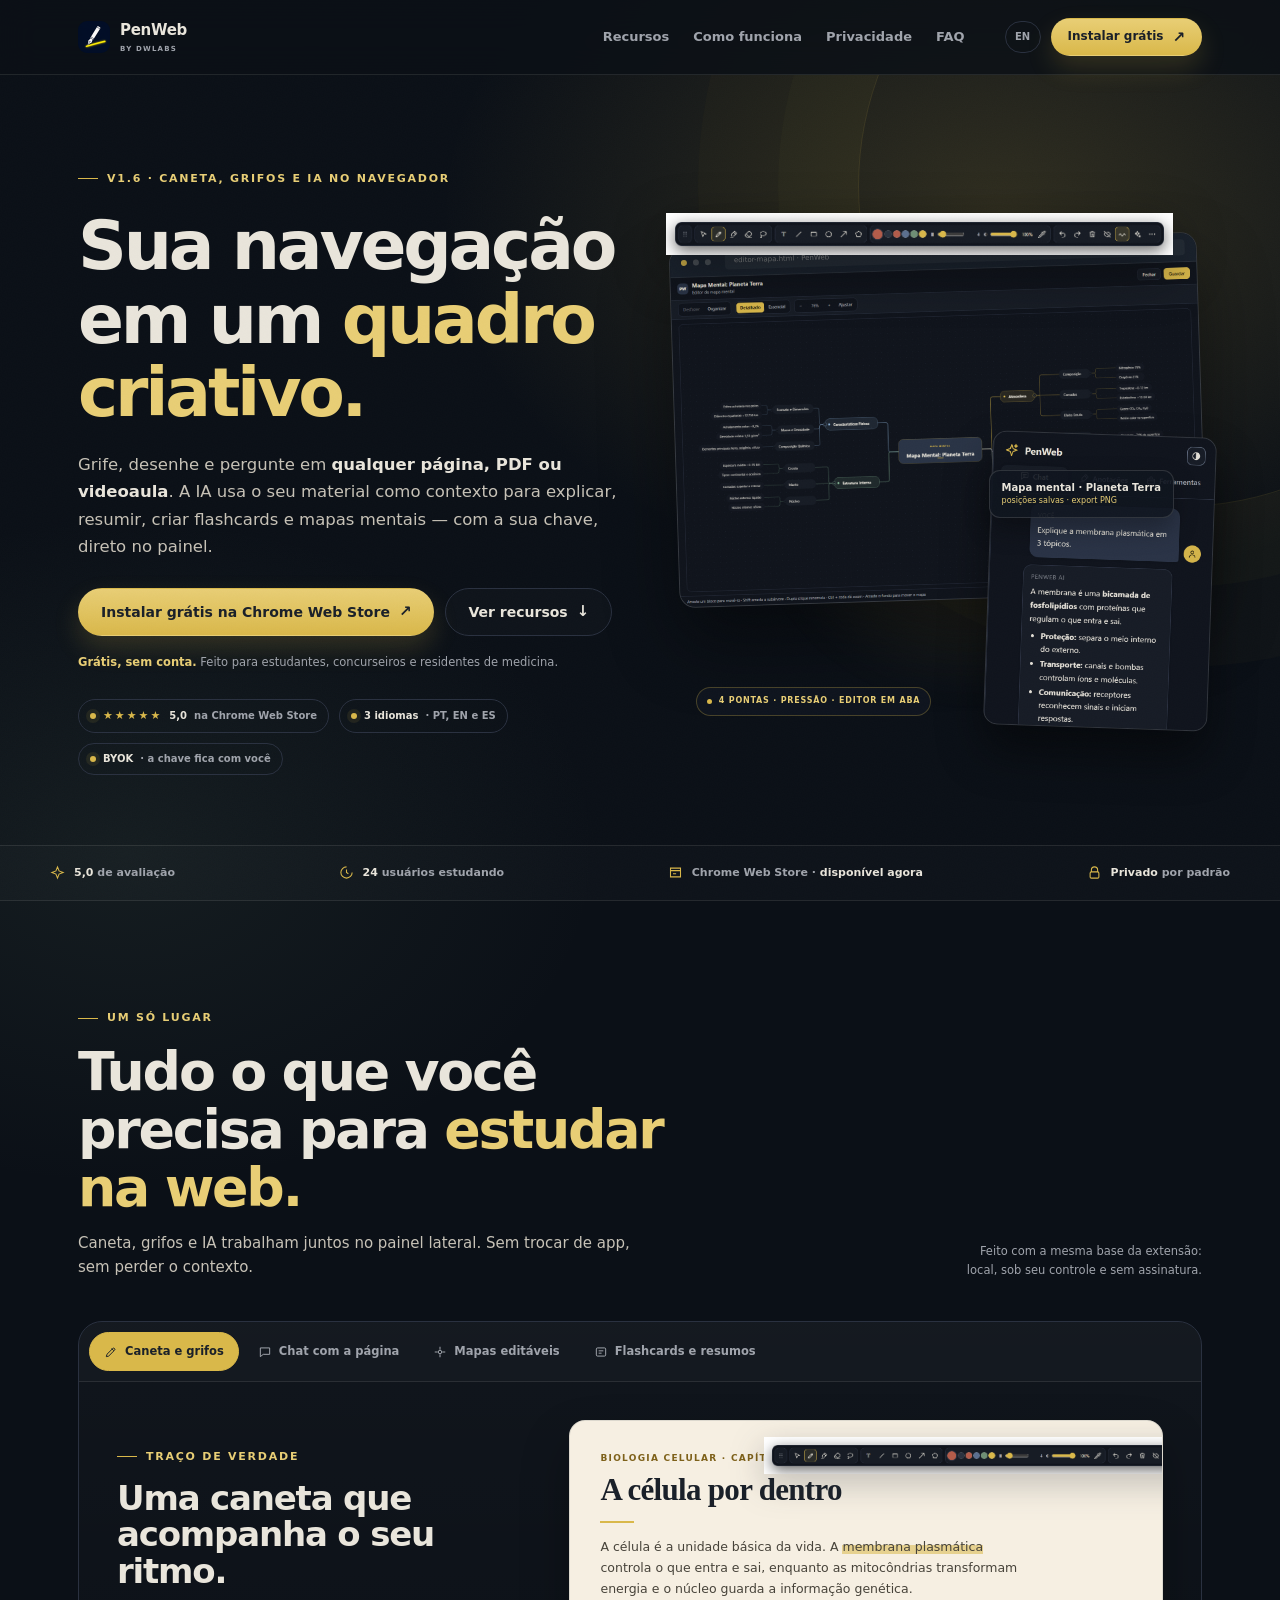
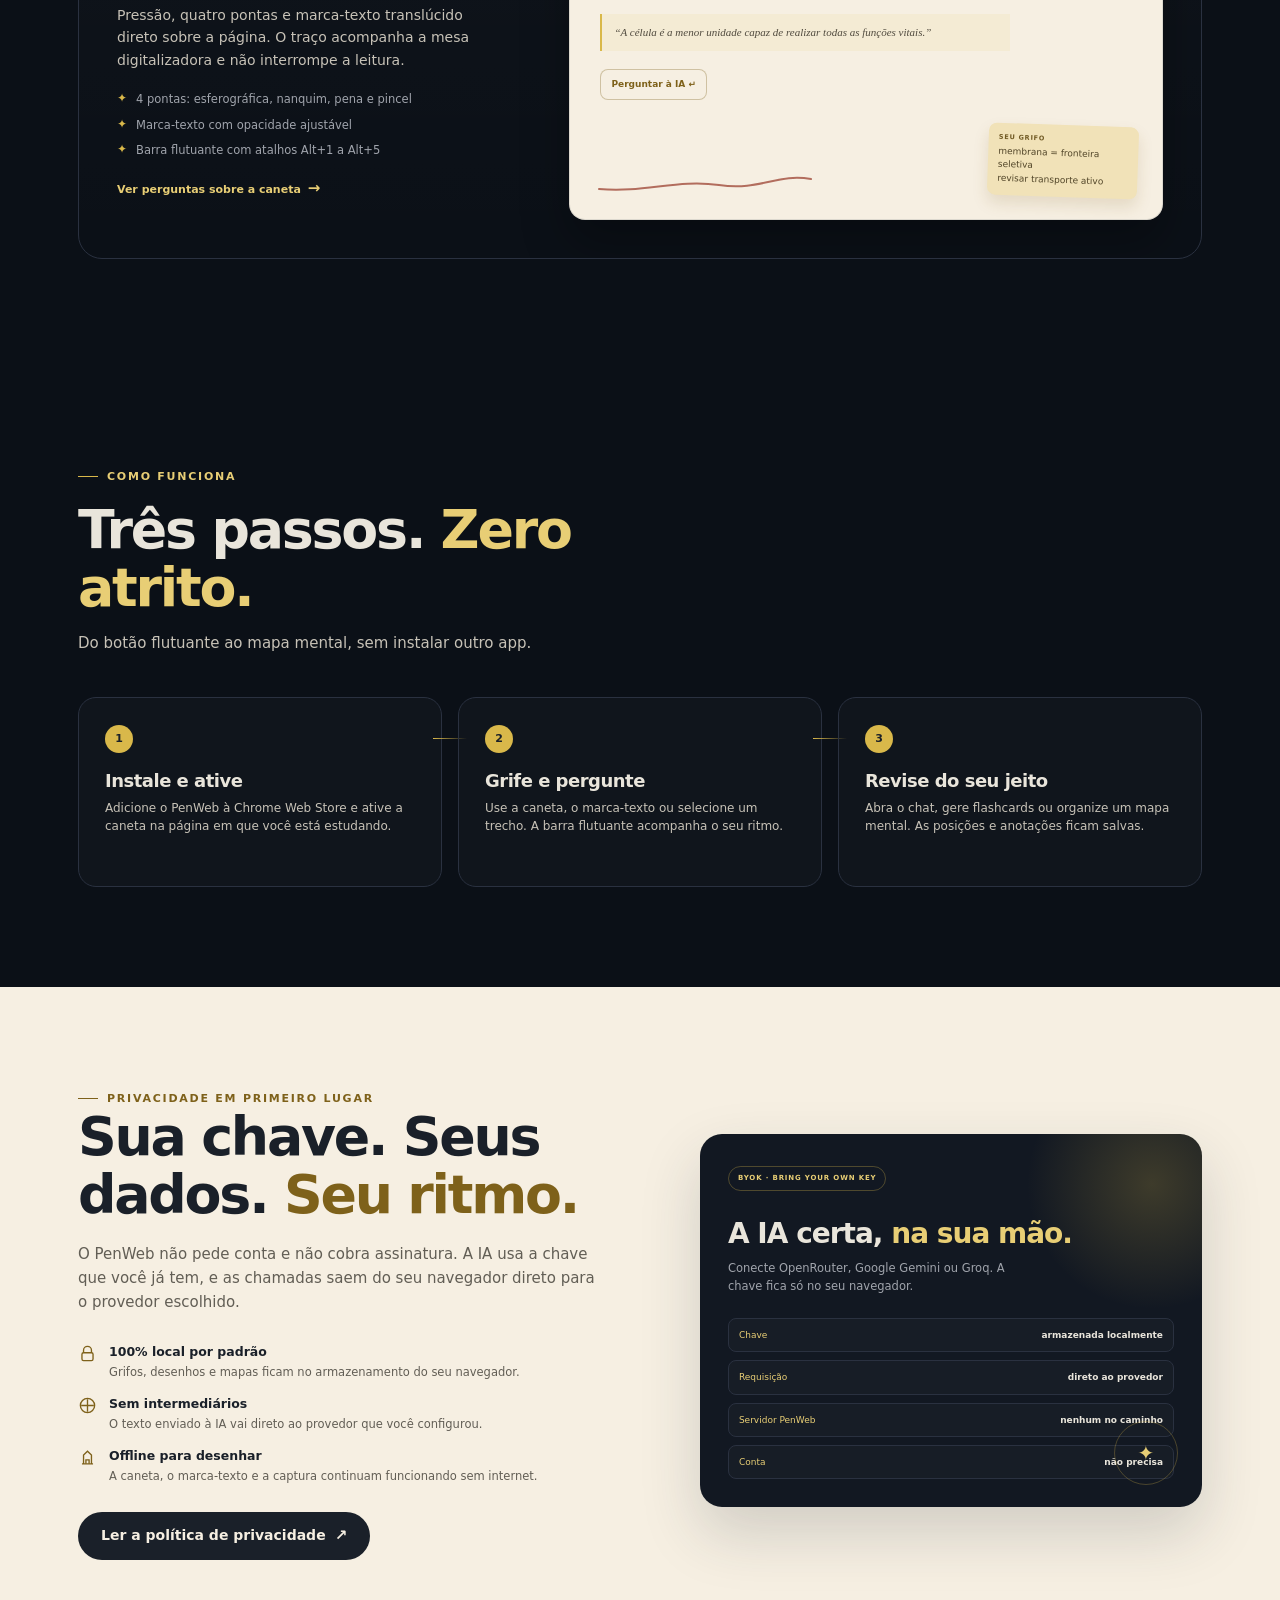
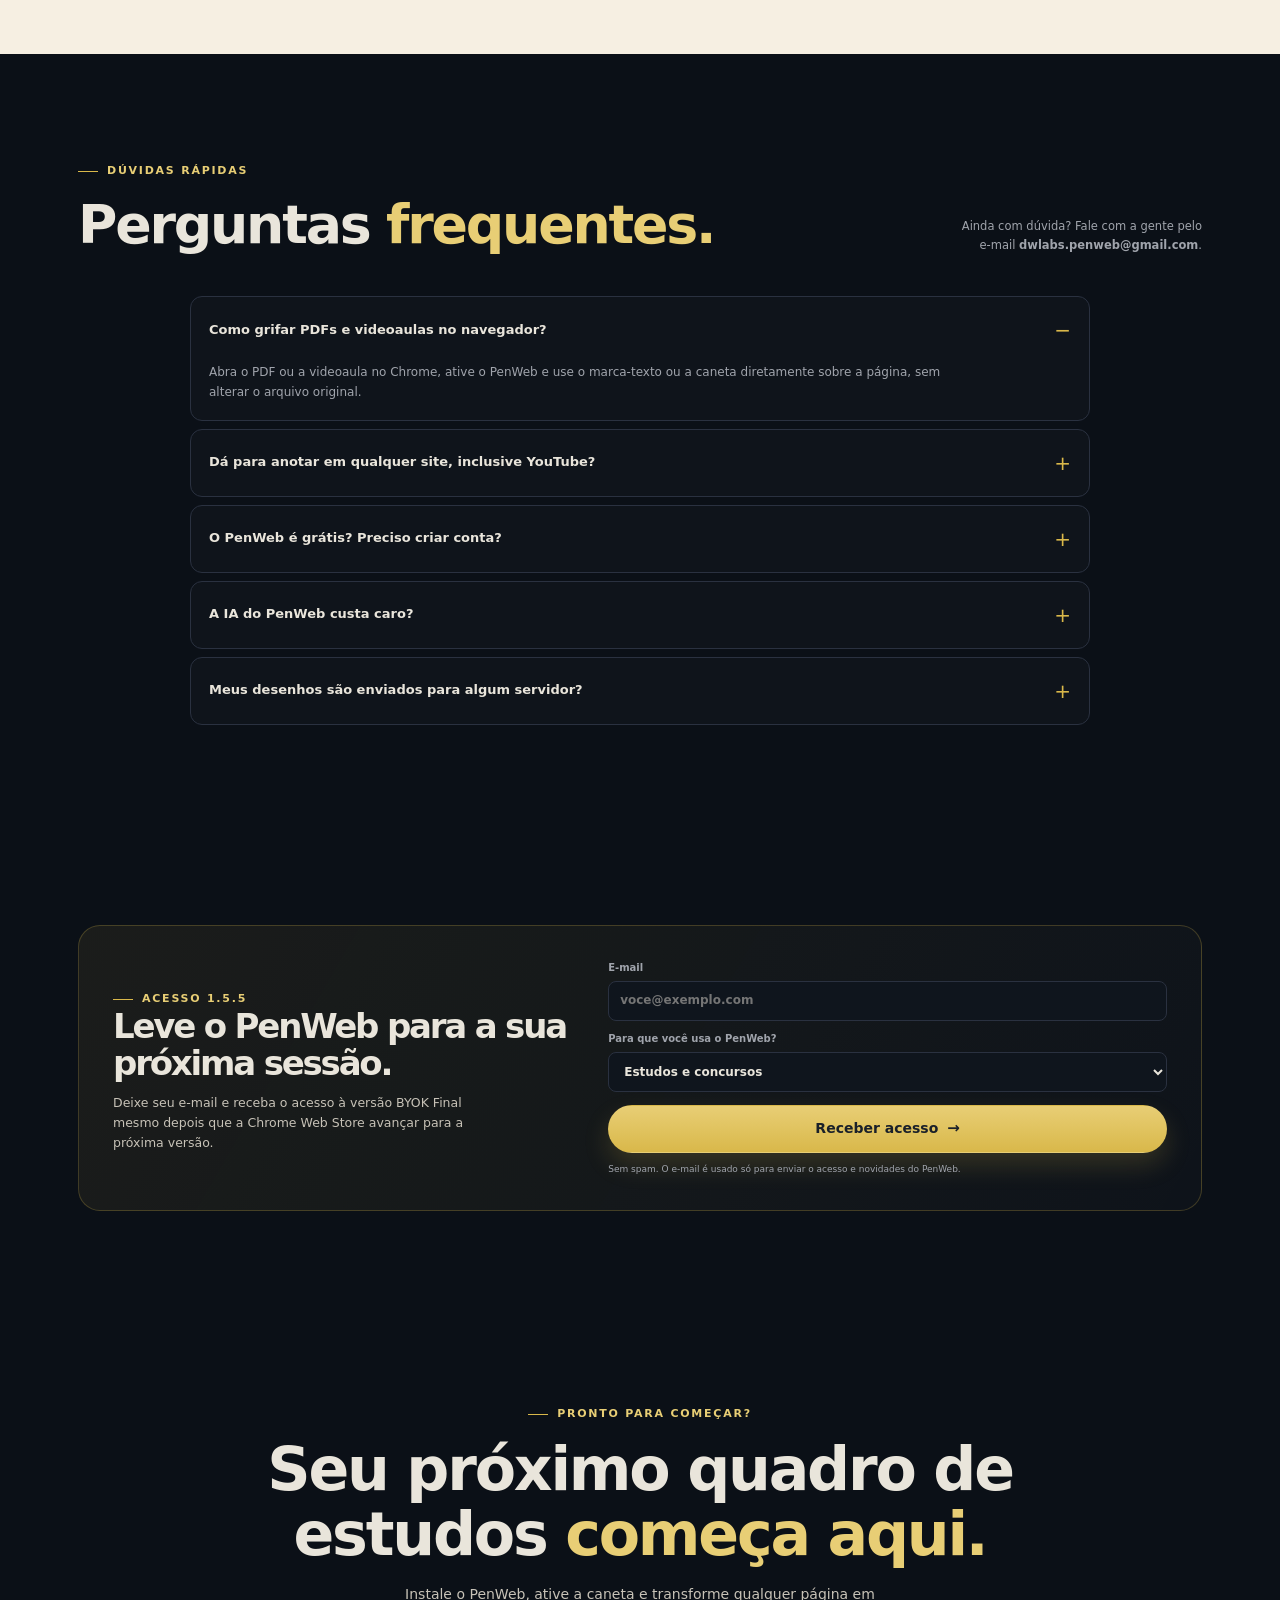
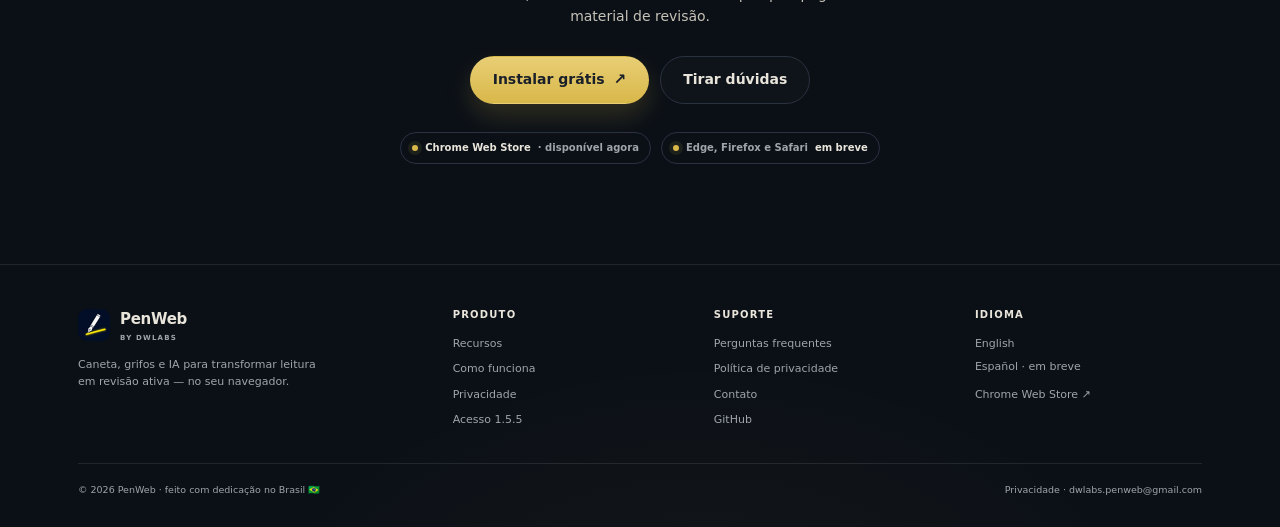
==== index.html @ f8b4b5f3 "Versionar CSS e favicon para evitar cache antigo após o deploy" ====
<!DOCTYPE html>
<html lang="pt-BR">
<head>
  <meta charset="UTF-8">
  <meta name="viewport" content="width=device-width, initial-scale=1.0">
  <meta name="google-site-verification" content="LitgWXQJBFKwQGhH9llvYbYs-LSUFCMw8rKqN-UMABU">
  <title>PenWeb — Caneta, grifos e IA para estudar na web</title>
  <meta name="description" content="Extensão gratuita para Chrome: grife, desenhe e pergunte à IA em qualquer página, PDF ou videoaula. Resumos, flashcards e mapas mentais editáveis com a sua chave.">
  <link rel="canonical" href="https://thallyz.github.io/penweb/">
  <meta property="og:type" content="website">
  <meta property="og:title" content="PenWeb — Sua navegação em um quadro criativo">
  <meta property="og:description" content="Grife, desenhe e estude em qualquer página com a sua própria chave de IA. Grátis na Chrome Web Store.">
  <meta property="og:image" content="https://thallyz.github.io/penweb/img/editor-mapa.png">
  <meta property="og:url" content="https://thallyz.github.io/penweb/">
  <meta name="twitter:card" content="summary_large_image">
  <link rel="alternate" hreflang="pt-BR" href="https://thallyz.github.io/penweb/">
  <link rel="alternate" hreflang="en" href="https://thallyz.github.io/penweb/en/">
  <link rel="alternate" hreflang="x-default" href="https://thallyz.github.io/penweb/">
  <link rel="icon" type="image/png" href="img/icon-128.png?v=20261030-2">
  <link rel="stylesheet" href="css/style.css?v=20261030-2">
  <script type="application/ld+json">{"@context":"https://schema.org","@type":"SoftwareApplication","name":"PenWeb","applicationCategory":"EducationalApplication","operatingSystem":"Chrome / Chromium","offers":{"@type":"Offer","price":"0","priceCurrency":"BRL"},"description":"Extensão para Chrome que permite grifar, desenhar e anotar em qualquer página da web, com IA para explicar, resumir e gerar mapas mentais.","inLanguage":"pt-BR","url":"https://thallyz.github.io/penweb/","downloadUrl":"https://chromewebstore.google.com/detail/penweb/mmbhcihaimenkcagobpnkopbhdcgpopd"}</script>
  <script type="application/ld+json">{"@context":"https://schema.org","@type":"FAQPage","inLanguage":"pt-BR","mainEntity":[{"@type":"Question","name":"Como grifar PDFs e videoaulas no navegador?","acceptedAnswer":{"@type":"Answer","text":"Abra o PDF ou a videoaula no Chrome, ative o PenWeb e use o marca-texto ou a caneta diretamente sobre a página, sem alterar o arquivo original."}},{"@type":"Question","name":"Dá para anotar em qualquer site, inclusive YouTube?","acceptedAnswer":{"@type":"Answer","text":"Sim. O PenWeb desenha uma camada sobre a página atual: funciona em artigos, apostilas online, plataformas de curso e videoaulas no YouTube."}},{"@type":"Question","name":"O PenWeb é grátis? Preciso criar conta?","acceptedAnswer":{"@type":"Answer","text":"Sim, é grátis e não pede conta, e-mail ou login. É só instalar na Chrome Web Store e usar na hora."}},{"@type":"Question","name":"A IA do PenWeb custa caro?","acceptedAnswer":{"@type":"Answer","text":"Não. O PenWeb usa a sua própria chave de API (OpenRouter, Gemini ou Groq). Você paga direto ao provedor pelo que usar — sem assinatura da PenWeb."}},{"@type":"Question","name":"Meus desenhos são enviados para algum servidor?","acceptedAnswer":{"@type":"Answer","text":"Não. Desenhos, grifos e mapas ficam no armazenamento do seu navegador. Quando você aciona uma ação de IA, apenas o texto necessário é enviado ao provedor configurado por você."}}]}</script>
</head>
<body>

<header class="site-header">
  <div class="container header-inner">
    <a class="brand" href="./" aria-label="PenWeb — início">
      <img src="img/icon-128.png" alt="">
      <div><b>PenWeb</b><span>by DWLabs</span></div>
    </a>
    <nav class="nav" aria-label="Navegação principal">
      <a href="#recursos">Recursos</a>
      <a href="#como-funciona">Como funciona</a>
      <a href="#privacidade">Privacidade</a>
      <a href="#faq">FAQ</a>
    </nav>
    <div class="header-actions">
      <a class="lang" href="en/" lang="en" hreflang="en" title="Switch to English">EN</a>
      <a class="btn btn-gold header-cta" href="https://chromewebstore.google.com/detail/penweb/mmbhcihaimenkcagobpnkopbhdcgpopd" target="_blank" rel="noopener">Instalar grátis <span class="arrow">↗</span></a>
    </div>
  </div>
</header>

<main>
  <section class="hero">
    <div class="container hero-grid">
      <div class="hero-copy">
        <span class="eyebrow">v1.6 · caneta, grifos e IA no navegador</span>
        <h1>Sua navegação em um <em>quadro criativo.</em></h1>
        <p class="hero-sub">Grife, desenhe e pergunte em <b>qualquer página, PDF ou videoaula</b>. A IA usa o seu material como contexto para explicar, resumir, criar flashcards e mapas mentais — com a sua chave, direto no painel.</p>
        <div class="hero-actions">
          <a class="btn btn-gold" href="https://chromewebstore.google.com/detail/penweb/mmbhcihaimenkcagobpnkopbhdcgpopd" target="_blank" rel="noopener">Instalar grátis na Chrome Web Store <span class="arrow">↗</span></a>
          <a class="btn btn-ghost" href="#recursos">Ver recursos <span class="arrow">↓</span></a>
        </div>
        <p class="hero-note"><b>Grátis, sem conta.</b> Feito para estudantes, concurseiros e residentes de medicina.</p>
        <div class="proof-row">
          <span class="proof"><i></i><span class="stars">★★★★★</span> <b>5,0</b> na Chrome Web Store</span>
          <span class="proof"><i></i><b>3 idiomas</b> · PT, EN e ES</span>
          <span class="proof"><i></i><b>BYOK</b> · a chave fica com você</span>
        </div>
      </div>
      <div class="hero-stage" aria-label="Prévia do editor de mapas e do painel PenWeb">
        <div class="hero-glow"></div>
        <img class="float-toolbar" src="img/toolbar.png" alt="Barra de canetas do PenWeb">
        <div class="browser-window">
          <div class="browser-bar"><i></i><i></i><i></i><span>editor-mapa.html · PenWeb</span></div>
          <img src="img/editor-mapa.png" alt="Editor de mapa mental do PenWeb">
        </div>
        <div class="sidepanel-card"><img src="img/sidepanel-chat.png" alt="Painel lateral do PenWeb com chat"></div>
        <div class="hero-tag"><i></i>4 pontas · pressão · editor em aba</div>
        <div class="hero-badge"><b>Mapa mental · Planeta Terra</b><span>posições salvas · export PNG</span></div>
      </div>
    </div>
  </section>

  <div class="trust">
    <div class="container trust-inner">
      <div class="trust-item"><svg viewBox="0 0 24 24" fill="none" stroke="currentColor" stroke-width="1.7"><path d="M12 3l2.5 6.5L21 12l-6.5 2.5L12 21l-2.5-6.5L3 12l6.5-2.5L12 3Z"/></svg><span><b>5,0</b> de avaliação</span></div>
      <div class="trust-item"><svg viewBox="0 0 24 24" fill="none" stroke="currentColor" stroke-width="1.7"><path d="M12 3a9 9 0 1 0 9 9"/><path d="M12 7v5l3 2"/></svg><span><b>24</b> usuários estudando</span></div>
      <div class="trust-item"><svg viewBox="0 0 24 24" fill="none" stroke="currentColor" stroke-width="1.7"><path d="M4 5h16v14H4z"/><path d="M4 9h16M8 14h5"/></svg><span>Chrome Web Store · <b>disponível agora</b></span></div>
      <div class="trust-item"><svg viewBox="0 0 24 24" fill="none" stroke="currentColor" stroke-width="1.7"><path d="M7 11V8a5 5 0 0 1 10 0v3"/><rect x="5" y="11" width="14" height="10" rx="2"/></svg><span><b>Privado</b> por padrão</span></div>
    </div>
  </div>

  <section class="section" id="recursos">
    <div class="container">
      <div class="section-head">
        <div class="section-head-copy">
          <span class="eyebrow">Um só lugar</span>
          <h2>Tudo o que você precisa para <span class="gold">estudar na web.</span></h2>
          <p>Caneta, grifos e IA trabalham juntos no painel lateral. Sem trocar de app, sem perder o contexto.</p>
        </div>
        <p class="side-note">Feito com a mesma base da extensão: local, sob seu controle e sem assinatura.</p>
      </div>

      <div class="feature-shell">
        <div class="feature-tabs" role="tablist" aria-label="Recursos do PenWeb">
          <button class="feature-tab" role="tab" aria-selected="true" aria-controls="panel-pen" id="tab-pen" data-tab="pen"><svg viewBox="0 0 24 24" fill="none" stroke="currentColor" stroke-width="1.7"><path d="M4 20l4-1 10-10a2 2 0 0 0-3-3L5 16l-1 4Z"/><path d="m13 6 4 4"/></svg> Caneta e grifos</button>
          <button class="feature-tab" role="tab" aria-selected="false" aria-controls="panel-chat" id="tab-chat" data-tab="chat"><svg viewBox="0 0 24 24" fill="none" stroke="currentColor" stroke-width="1.7"><path d="M4 5h16v11H9l-5 4V5Z"/></svg> Chat com a página</button>
          <button class="feature-tab" role="tab" aria-selected="false" aria-controls="panel-map" id="tab-map" data-tab="map"><svg viewBox="0 0 24 24" fill="none" stroke="currentColor" stroke-width="1.7"><path d="M12 3v5m0 8v5M3 12h5m8 0h5"/><circle cx="12" cy="12" r="3"/></svg> Mapas editáveis</button>
          <button class="feature-tab" role="tab" aria-selected="false" aria-controls="panel-flash" id="tab-flash" data-tab="flash"><svg viewBox="0 0 24 24" fill="none" stroke="currentColor" stroke-width="1.7"><rect x="4" y="5" width="16" height="14" rx="2"/><path d="M8 10h8M8 14h5"/></svg> Flashcards e resumos</button>
        </div>

        <div class="feature-panel active" id="panel-pen" role="tabpanel" aria-labelledby="tab-pen">
          <div class="feature-copy">
            <span class="eyebrow">Traço de verdade</span>
            <h3>Uma caneta que acompanha o seu ritmo.</h3>
            <p>Pressão, quatro pontas e marca-texto translúcido direto sobre a página. O traço acompanha a mesa digitalizadora e não interrompe a leitura.</p>
            <ul>
              <li>4 pontas: esferográfica, nanquim, pena e pincel</li>
              <li>Marca-texto com opacidade ajustável</li>
              <li>Barra flutuante com atalhos Alt+1 a Alt+5</li>
            </ul>
            <a class="mini-link" href="#faq">Ver perguntas sobre a caneta <span class="arrow">→</span></a>
          </div>
          <div class="feature-visual">
            <div class="page-mock">
              <img class="toolbar-shot" src="img/toolbar.png" alt="Barra flutuante de ferramentas do PenWeb">
              <div class="kicker">Biologia celular · capítulo 4</div>
              <h4>A célula por dentro</h4>
              <div class="rule"></div>
              <p>A célula é a unidade básica da vida. A <mark>membrana plasmática</mark> controla o que entra e sai, enquanto as mitocôndrias transformam energia e o núcleo guarda a informação genética.</p>
              <div class="quote">“A célula é a menor unidade capaz de realizar todas as funções vitais.”</div>
              <span class="ask">Perguntar à IA ↵</span>
              <div class="pen-note"><b>Seu grifo</b>membrana = fronteira seletiva<br>revisar transporte ativo</div>
              <svg class="pen-stroke" viewBox="0 0 220 50"><path d="M4 38 C 50 42, 82 28, 124 34 S 182 22, 216 28"/></svg>
            </div>
          </div>
        </div>

        <div class="feature-panel" id="panel-chat" role="tabpanel" aria-labelledby="tab-chat" hidden>
          <div class="feature-copy">
            <span class="eyebrow">Contexto da página</span>
            <h3>Pergunte sem sair do que está lendo.</h3>
            <p>O chat recebe o texto da página e os seus grifos como contexto. Peça uma explicação, um resumo ou uma comparação — a resposta fica ao lado do material.</p>
            <ul>
              <li>Explicações com o contexto da leitura</li>
              <li>Resumo e flashcards a partir da página</li>
              <li>OpenRouter, Gemini e Groq com a sua chave</li>
            </ul>
            <a class="mini-link" href="#faq">Como funciona a IA <span class="arrow">→</span></a>
          </div>
          <div class="feature-visual">
            <div class="ui-frame"><img src="img/sidepanel-chat.png" alt="Chat do PenWeb com a página"><div class="ui-caption"><b>Chat com a página</b><span>contexto dos seus grifos</span></div></div>
          </div>
        </div>

        <div class="feature-panel" id="panel-map" role="tabpanel" aria-labelledby="tab-map" hidden>
          <div class="feature-copy">
            <span class="eyebrow">Editor em aba</span>
            <h3>Mapas que você edita de verdade.</h3>
            <p>Abra o mapa em uma aba, arraste os blocos, use Shift para mover a subárvore e Ctrl + roda para dar zoom. O layout fica do seu jeito — e as posições são salvas.</p>
            <ul>
              <li>Arraste, reorganize e renomeie nós</li>
              <li>Zoom no ponto do mouse</li>
              <li>Exportação PNG em um clique</li>
            </ul>
            <a class="mini-link" href="https://chromewebstore.google.com/detail/penweb/mmbhcihaimenkcagobpnkopbhdcgpopd" target="_blank" rel="noopener">Instalar grátis e abrir o editor <span class="arrow">↗</span></a>
          </div>
          <div class="feature-visual">
            <div class="ui-frame"><img src="img/editor-mapa.png" alt="Editor de mapa mental do PenWeb"><div class="ui-caption"><b>Mapa mental · Planeta Terra</b><span>posições salvas · PNG</span></div></div>
          </div>
        </div>

        <div class="feature-panel" id="panel-flash" role="tabpanel" aria-labelledby="tab-flash" hidden>
          <div class="feature-copy">
            <span class="eyebrow">Revisão ativa</span>
            <h3>Do grifo à pergunta, sem montar nada do zero.</h3>
            <p>Transforme o material em flashcards e resumos. A IA escreve as perguntas; você decide quando virar a carta e o que revisar de novo.</p>
            <ul>
              <li>Flashcards com frente e verso</li>
              <li>Resumo com a ideia central e bullets</li>
              <li>Tudo no mesmo painel de estudo</li>
            </ul>
            <a class="mini-link" href="#faq">Ver dicas de revisão <span class="arrow">→</span></a>
          </div>
          <div class="feature-visual">
            <div class="ui-frame"><img src="img/sidepanel-flashcards.png" alt="Flashcards do PenWeb"><div class="ui-caption"><b>Flashcards</b><span>3 cartas · revisão ativa</span></div></div>
          </div>
        </div>
      </div>
    </div>
  </section>

  <section class="section" id="como-funciona">
    <div class="container">
      <div class="section-head">
        <div class="section-head-copy">
          <span class="eyebrow">Como funciona</span>
          <h2>Três passos. <span class="gold">Zero atrito.</span></h2>
          <p>Do botão flutuante ao mapa mental, sem instalar outro app.</p>
        </div>
      </div>
      <div class="workflow-grid">
        <article class="workflow-card"><span class="workflow-num">1</span><h3>Instale e ative</h3><p>Adicione o PenWeb à Chrome Web Store e ative a caneta na página em que você está estudando.</p><span class="workflow-line"></span></article>
        <article class="workflow-card"><span class="workflow-num">2</span><h3>Grife e pergunte</h3><p>Use a caneta, o marca-texto ou selecione um trecho. A barra flutuante acompanha o seu ritmo.</p><span class="workflow-line"></span></article>
        <article class="workflow-card"><span class="workflow-num">3</span><h3>Revise do seu jeito</h3><p>Abra o chat, gere flashcards ou organize um mapa mental. As posições e anotações ficam salvas.</p></article>
      </div>
    </div>
  </section>

  <section class="privacy-band" id="privacidade">
    <div class="container privacy-grid">
      <div class="privacy-copy">
        <span class="eyebrow">Privacidade em primeiro lugar</span>
        <h2>Sua chave. Seus dados. <span class="gold" style="color:#7e611a">Seu ritmo.</span></h2>
        <p>O PenWeb não pede conta e não cobra assinatura. A IA usa a chave que você já tem, e as chamadas saem do seu navegador direto para o provedor escolhido.</p>
        <div class="privacy-points">
          <div class="privacy-point"><svg viewBox="0 0 24 24" fill="none" stroke="currentColor" stroke-width="1.7"><path d="M7 11V8a5 5 0 0 1 10 0v3"/><rect x="5" y="11" width="14" height="10" rx="2"/></svg><div><b>100% local por padrão</b><span>Grifos, desenhos e mapas ficam no armazenamento do seu navegador.</span></div></div>
          <div class="privacy-point"><svg viewBox="0 0 24 24" fill="none" stroke="currentColor" stroke-width="1.7"><path d="M4 12h16M12 4v16"/><circle cx="12" cy="12" r="9"/></svg><div><b>Sem intermediários</b><span>O texto enviado à IA vai direto ao provedor que você configurou.</span></div></div>
          <div class="privacy-point"><svg viewBox="0 0 24 24" fill="none" stroke="currentColor" stroke-width="1.7"><path d="M5 20h14M7 20V9l5-5 5 5v11"/><path d="M10 20v-5h4v5"/></svg><div><b>Offline para desenhar</b><span>A caneta, o marca-texto e a captura continuam funcionando sem internet.</span></div></div>
        </div>
        <a class="btn btn-dark" href="privacidade.html">Ler a política de privacidade <span class="arrow">↗</span></a>
      </div>
      <div class="key-card">
        <span class="key-badge">BYOK · Bring your own key</span>
        <h3>A IA certa, <em>na sua mão.</em></h3>
        <p>Conecte OpenRouter, Google Gemini ou Groq. A chave fica só no seu navegador.</p>
        <div class="key-lines">
          <div class="key-line"><span>Chave</span><b>armazenada localmente</b></div>
          <div class="key-line"><span>Requisição</span><b>direto ao provedor</b></div>
          <div class="key-line"><span>Servidor PenWeb</span><b>nenhum no caminho</b></div>
          <div class="key-line"><span>Conta</span><b>não precisa</b></div>
        </div>
        <div class="key-orb">✦</div>
      </div>
    </div>
  </section>

  <section class="section" id="faq">
    <div class="container">
      <div class="section-head">
        <div class="section-head-copy">
          <span class="eyebrow">Dúvidas rápidas</span>
          <h2>Perguntas <span class="gold">frequentes.</span></h2>
        </div>
        <p class="side-note">Ainda com dúvida? Fale com a gente pelo e-mail <b>dwlabs.penweb@gmail.com</b>.</p>
      </div>
      <div class="faq-list">
        <details open><summary>Como grifar PDFs e videoaulas no navegador?</summary><p>Abra o PDF ou a videoaula no Chrome, ative o PenWeb e use o marca-texto ou a caneta diretamente sobre a página, sem alterar o arquivo original.</p></details>
        <details><summary>Dá para anotar em qualquer site, inclusive YouTube?</summary><p>Sim. O PenWeb desenha uma camada sobre a página atual: funciona em artigos, apostilas online, plataformas de curso e videoaulas no YouTube.</p></details>
        <details><summary>O PenWeb é grátis? Preciso criar conta?</summary><p>Sim, é grátis e não pede conta, e-mail ou login. É só instalar na Chrome Web Store e usar na hora.</p></details>
        <details><summary>A IA do PenWeb custa caro?</summary><p>Não. O PenWeb usa a sua própria chave de API (OpenRouter, Gemini ou Groq). Você paga direto ao provedor pelo que usar — sem assinatura da PenWeb.</p></details>
        <details><summary>Meus desenhos são enviados para algum servidor?</summary><p>Não. Desenhos, grifos e mapas ficam no armazenamento do seu navegador. Quando você aciona uma ação de IA, apenas o texto necessário é enviado ao provedor configurado por você.</p></details>
      </div>
    </div>
  </section>

  <section class="section" id="acesso">
    <div class="container">
      <div class="access-card">
        <div class="access-copy">
          <span class="eyebrow">Acesso 1.5.5</span>
          <h2>Leve o PenWeb para a sua próxima sessão.</h2>
          <p>Deixe seu e-mail e receba o acesso à versão BYOK Final mesmo depois que a Chrome Web Store avançar para a próxima versão.</p>
        </div>
        <form class="access-form" action="https://formsubmit.co/dwlabs.penweb@gmail.com" method="POST">
          <input type="hidden" name="_subject" value="PenWeb 1.5.5 — pedido de acesso">
          <input type="hidden" name="_template" value="table">
          <input type="hidden" name="_captcha" value="false">
          <input type="hidden" name="_next" value="https://thallyz.github.io/penweb/obrigado.html">
          <input type="text" name="_honey" class="honey" tabindex="-1" autocomplete="off" aria-hidden="true">
          <label>E-mail <input type="email" name="email" required placeholder="voce@exemplo.com" autocomplete="email"></label>
          <label>Para que você usa o PenWeb?
            <select name="uso">
              <option>Estudos e concursos</option>
              <option>Trabalho e reuniões</option>
              <option>Dar aulas</option>
              <option>Outro</option>
            </select>
          </label>
          <button class="btn btn-gold" type="submit">Receber acesso <span class="arrow">→</span></button>
          <span class="access-note">Sem spam. O e-mail é usado só para enviar o acesso e novidades do PenWeb.</span>
        </form>
      </div>
    </div>
  </section>

  <section class="final">
    <div class="container">
      <span class="eyebrow">Pronto para começar?</span>
      <h2>Seu próximo quadro de estudos <span class="gold">começa aqui.</span></h2>
      <p>Instale o PenWeb, ative a caneta e transforme qualquer página em material de revisão.</p>
      <div class="hero-actions">
        <a class="btn btn-gold" href="https://chromewebstore.google.com/detail/penweb/mmbhcihaimenkcagobpnkopbhdcgpopd" target="_blank" rel="noopener">Instalar grátis <span class="arrow">↗</span></a>
        <a class="btn btn-ghost" href="#faq">Tirar dúvidas</a>
      </div>
      <div class="proof-row">
        <span class="proof"><i></i><b>Chrome Web Store</b> · disponível agora</span>
        <span class="proof"><i></i>Edge, Firefox e Safari <b>em breve</b></span>
      </div>
    </div>
  </section>
</main>

<footer class="site-footer">
  <div class="container">
    <div class="footer-grid">
      <div class="footer-brand">
        <a class="brand" href="./" aria-label="PenWeb — início"><img src="img/icon-128.png" alt=""><div><b>PenWeb</b><span>by DWLabs</span></div></a>
        <p>Caneta, grifos e IA para transformar leitura em revisão ativa — no seu navegador.</p>
      </div>
      <div class="footer-col"><h4>Produto</h4><a href="#recursos">Recursos</a><a href="#como-funciona">Como funciona</a><a href="#privacidade">Privacidade</a><a href="#acesso">Acesso 1.5.5</a></div>
      <div class="footer-col"><h4>Suporte</h4><a href="#faq">Perguntas frequentes</a><a href="privacidade.html">Política de privacidade</a><a href="mailto:dwlabs.penweb@gmail.com">Contato</a><a href="https://github.com/Thallyz" target="_blank" rel="noopener">GitHub</a></div>
      <div class="footer-col"><h4>Idioma</h4><a href="en/" lang="en" hreflang="en">English</a><span class="footer-muted">Español · em breve</span><a href="https://chromewebstore.google.com/detail/penweb/mmbhcihaimenkcagobpnkopbhdcgpopd" target="_blank" rel="noopener">Chrome Web Store ↗</a></div>
    </div>
    <div class="footer-bottom"><span>© 2026 PenWeb · feito com dedicação no Brasil 🇧🇷</span><span><a href="privacidade.html">Privacidade</a> · <a href="mailto:dwlabs.penweb@gmail.com">dwlabs.penweb@gmail.com</a></span></div>
  </div>
</footer>

<script>
  (() => {
    const tabs = [...document.querySelectorAll('.feature-tab')];
    const panels = [...document.querySelectorAll('.feature-panel')];
    const select = id => {
      tabs.forEach(t => t.setAttribute('aria-selected', String(t.dataset.tab === id)));
      panels.forEach(p => { const active = p.id === 'panel-' + id; p.classList.toggle('active', active); p.hidden = !active; });
    };
    tabs.forEach(t => t.addEventListener('click', () => select(t.dataset.tab)));
    select('pen');
  })();
</script>
</body>
</html>
---- css/style.css ----
:root {
    --bg:#0b1017; --bg-2:#10151d; --surface:#151b24; --surface-2:#1a222d;
    --line:#2a3140; --line-soft:rgba(233,229,219,.10);
    --text:#e9e5db; --muted:#a0a4ac; --soft:#c7c2b7;
    --gold:#d9b84a; --gold-strong:#e8ce75; --gold-deep:#7e611a;
    --paper:#f6efe2; --paper-2:#efe6d5; --ink:#1a2029; --ink-muted:#625e55;
    --radius:18px; --max:1180px;
  }
  * { box-sizing:border-box; margin:0; padding:0; }
  html { scroll-behavior:smooth; }
  section[id] { scroll-margin-top:84px; }
  @media (max-width:620px) { section[id] { scroll-margin-top:76px; } }
  body {
    font-family:system-ui,-apple-system,"Segoe UI",Roboto,Arial,sans-serif;
    background:var(--bg); color:var(--text); line-height:1.6;
    -webkit-font-smoothing:antialiased;
    background-image:
      radial-gradient(900px 620px at 78% 4%, rgba(217,184,74,.18), transparent 62%),
      radial-gradient(760px 540px at 10% 16%, rgba(111,143,117,.10), transparent 62%),
      radial-gradient(760px 640px at 55% 105%, rgba(217,184,74,.07), transparent 68%);
  }
  body::after {
    content:""; position:fixed; inset:0; pointer-events:none; opacity:.045; z-index:20;
    background-image:url("data:image/svg+xml,%3Csvg xmlns='http://www.w3.org/2000/svg' width='80' height='80'%3E%3Cfilter id='n'%3E%3CfeTurbulence type='fractalNoise' baseFrequency='.8' numOctaves='2' stitchTiles='stitch'/%3E%3C/filter%3E%3Crect width='100%25' height='100%25' filter='url(%23n)' opacity='.4'/%3E%3C/svg%3E");
  }
  a { color:inherit; text-decoration:none; }
  img { max-width:100%; display:block; }
  button, input, select, textarea { font:inherit; }
  .container { width:100%; max-width:var(--max); margin:0 auto; padding:0 28px; }
  .eyebrow { display:inline-flex; align-items:center; gap:9px; color:var(--gold-strong); font-size:11px; font-weight:750; letter-spacing:.16em; text-transform:uppercase; }
  .eyebrow::before { content:""; width:20px; height:1px; background:var(--gold); }
  h1, h2, h3 { line-height:1.08; letter-spacing:-2.2px; font-weight:800; }
  h2 { font-size:clamp(36px,4.2vw,56px); }
  p { color:var(--soft); }
  .gold { color:var(--gold-strong); }
  .btn { display:inline-flex; align-items:center; justify-content:center; gap:9px; min-height:48px; padding:0 22px; border-radius:999px; font-weight:750; font-size:14px; border:1px solid transparent; cursor:pointer; transition:transform .16s ease, background .16s ease, border-color .16s ease; }
  .btn:hover { transform:translateY(-2px); }
  .btn-gold { background:linear-gradient(180deg,var(--gold-strong),var(--gold)); color:var(--ink); box-shadow:0 12px 26px rgba(217,184,74,.18); }
  .btn-ghost { border-color:var(--line); color:var(--text); background:rgba(255,255,255,.015); }
  .btn-ghost:hover { border-color:var(--gold); color:var(--gold-strong); }
  .btn-dark { background:var(--ink); color:var(--paper); }
  .arrow { font-size:15px; line-height:1; }

  /* header */
  .site-header { position:sticky; top:0; z-index:30; background:rgba(11,16,23,.82); border-bottom:1px solid var(--line-soft); backdrop-filter:blur(16px); }
  .header-inner { height:74px; display:flex; align-items:center; gap:28px; }
  .brand { display:flex; align-items:center; gap:10px; min-width:150px; }
  .brand img { width:32px; height:32px; border-radius:9px; }
  .brand b { display:block; font-size:15px; letter-spacing:-.3px; }
  .brand span { display:block; margin-top:2px; color:var(--muted); font-size:7px; font-weight:750; letter-spacing:.17em; text-transform:uppercase; }
  .nav { display:flex; align-items:center; gap:24px; margin-left:auto; }
  .nav a { color:var(--muted); font-size:13px; font-weight:650; transition:color .15s ease; }
  .nav a:hover { color:var(--text); }
  .header-actions { display:flex; align-items:center; gap:10px; margin-left:12px; }
  .lang { display:inline-flex; align-items:center; justify-content:center; width:36px; height:32px; border:1px solid var(--line); border-radius:999px; color:var(--muted); font-size:10px; font-weight:750; }
  .header-cta { min-height:38px; padding:0 16px; font-size:12px; }

  /* hero */
  .hero { padding:86px 0 70px; position:relative; overflow:hidden; }
  .hero::before { content:""; position:absolute; width:640px; height:640px; right:-220px; top:-210px; border-radius:50%; border:1px solid rgba(217,184,74,.13); box-shadow:0 0 0 80px rgba(217,184,74,.025), 0 0 0 160px rgba(217,184,74,.018); pointer-events:none; }
  .hero-grid { display:grid; grid-template-columns:1.02fr .98fr; gap:46px; align-items:center; }
  .hero-copy { position:relative; z-index:2; }
  .hero h1 { margin-top:22px; max-width:640px; font-size:clamp(46px,5.3vw,76px); letter-spacing:-3.2px; }
  .hero h1 em { font-style:normal; color:var(--gold-strong); }
  .hero-sub { max-width:560px; margin-top:22px; font-size:16.5px; line-height:1.65; }
  .hero-sub b { color:var(--text); font-weight:700; }
  .hero-actions { display:flex; flex-wrap:wrap; gap:11px; margin-top:28px; }
  .hero-note { margin-top:17px; color:var(--muted); font-size:11.5px; }
  .hero-note b { color:var(--gold-strong); }
  .proof-row { display:flex; flex-wrap:wrap; gap:10px; margin-top:28px; }
  .proof { display:inline-flex; align-items:center; gap:7px; padding:7px 11px; border:1px solid var(--line); border-radius:999px; color:var(--muted); font-size:10px; font-weight:650; }
  .proof i { width:6px; height:6px; border-radius:50%; background:var(--gold); box-shadow:0 0 0 4px rgba(217,184,74,.09); }
  .proof b { color:var(--text); }

  .hero-stage { position:relative; min-height:520px; z-index:2; }
  .hero-glow { position:absolute; inset:8% 0 4% 12%; border-radius:50%; background:radial-gradient(circle, rgba(217,184,74,.23), rgba(217,184,74,0) 66%); filter:blur(18px); pointer-events:none; }
  .browser-window { position:absolute; right:0; top:32px; width:560px; max-width:100%; border:1px solid rgba(233,229,219,.16); border-radius:16px; background:#121822; box-shadow:0 34px 70px rgba(0,0,0,.42); overflow:hidden; transform:rotate(-1.8deg); }
  .browser-bar { height:29px; display:flex; align-items:center; gap:6px; padding:0 11px; background:#1a222d; border-bottom:1px solid rgba(233,229,219,.08); }
  .browser-bar i { width:6px; height:6px; border-radius:50%; background:rgba(233,229,219,.22); }
  .browser-bar i:first-child { background:var(--gold); opacity:.9; }
  .browser-bar span { margin-left:8px; flex:1; height:16px; display:flex; align-items:center; padding:0 9px; border-radius:4px; background:rgba(255,255,255,.045); color:rgba(233,229,219,.45); font-size:7px; }
  .browser-window img { width:100%; height:auto; }
  .float-toolbar { position:absolute; left:-8px; top:5px; width:548px; max-width:96%; z-index:5; filter:drop-shadow(0 16px 26px rgba(0,0,0,.4)); }
  .sidepanel-card { position:absolute; right:-10px; bottom:0; width:224px; height:294px; border-radius:14px; overflow:hidden; border:1px solid rgba(233,229,219,.15); background:#101620; box-shadow:0 26px 46px rgba(0,0,0,.45); transform:rotate(2deg); z-index:4; }
  .sidepanel-card img { width:100%; height:100%; object-fit:cover; object-position:top center; opacity:.98; }
  .hero-tag { position:absolute; left:22px; bottom:12px; z-index:6; display:inline-flex; align-items:center; gap:7px; padding:7px 10px; border-radius:999px; background:rgba(16,22,32,.9); border:1px solid rgba(217,184,74,.28); color:var(--gold-strong); font-size:8px; font-weight:750; letter-spacing:.1em; text-transform:uppercase; backdrop-filter:blur(8px); }
  .hero-tag i { width:5px; height:5px; border-radius:50%; background:var(--gold); }
  .hero-badge { position:absolute; right:28px; top:262px; z-index:6; padding:10px 12px; border:1px solid rgba(233,229,219,.14); border-radius:11px; background:rgba(16,22,32,.9); color:var(--muted); font-size:8px; line-height:1.45; box-shadow:0 12px 24px rgba(0,0,0,.3); }
  .hero-badge b { display:block; color:var(--text); font-size:10px; }
  .hero-badge span { color:var(--gold-strong); }

  /* trust */
  .trust { border-top:1px solid var(--line-soft); border-bottom:1px solid var(--line-soft); background:rgba(255,255,255,.012); }
  .trust-inner { display:flex; flex-wrap:wrap; align-items:center; justify-content:space-between; gap:16px; padding:18px 0; }
  .trust-item { display:flex; align-items:center; gap:9px; color:var(--muted); font-size:11px; font-weight:650; }
  .trust-item svg { width:15px; height:15px; color:var(--gold); }
  .trust-item b { color:var(--text); }
  .stars { color:var(--gold); letter-spacing:2px; font-size:11px; }

  /* section headings */
  .section { padding:100px 0; }
  .section-head { display:flex; align-items:flex-end; justify-content:space-between; gap:28px; margin-bottom:42px; }
  .section-head-copy { max-width:650px; }
  .section-head h2 { margin-top:16px; }
  .section-head p { margin-top:14px; max-width:560px; font-size:15px; }
  .section-head .side-note { max-width:250px; color:var(--muted); font-size:11.5px; line-height:1.6; text-align:right; }

  /* feature tabs */
  .feature-shell { border:1px solid var(--line); border-radius:24px; background:linear-gradient(180deg,rgba(255,255,255,.025),rgba(255,255,255,0)); overflow:hidden; }
  .feature-tabs { display:flex; flex-wrap:wrap; gap:4px; padding:10px; border-bottom:1px solid var(--line-soft); background:rgba(255,255,255,.014); }
  .feature-tab { display:inline-flex; align-items:center; gap:7px; min-height:39px; padding:0 14px; border:1px solid transparent; border-radius:999px; background:transparent; color:var(--muted); font-size:11.5px; font-weight:700; cursor:pointer; transition:all .16s ease; }
  .feature-tab svg { width:14px; height:14px; }
  .feature-tab:hover { color:var(--text); background:rgba(255,255,255,.035); }
  .feature-tab[aria-selected="true"] { color:var(--ink); background:var(--gold); border-color:var(--gold); }
  .feature-panel { display:none; grid-template-columns:.82fr 1.18fr; gap:40px; align-items:center; padding:38px; min-height:460px; }
  .feature-panel.active { display:grid; animation:fade .28s ease; }
  @keyframes fade { from { opacity:0; transform:translateY(5px); } to { opacity:1; transform:none; } }
  .feature-copy h3 { font-size:34px; letter-spacing:-1.2px; margin-top:14px; }
  .feature-copy p { font-size:14px; margin-top:14px; max-width:360px; }
  .feature-copy ul { list-style:none; display:grid; gap:9px; margin-top:20px; }
  .feature-copy li { display:flex; gap:9px; color:var(--muted); font-size:11.5px; line-height:1.45; }
  .feature-copy li::before { content:"✦"; color:var(--gold); font-size:12px; line-height:1.2; }
  .feature-copy .mini-link { display:inline-flex; gap:7px; margin-top:22px; color:var(--gold-strong); font-size:11px; font-weight:750; }
  .feature-visual { position:relative; min-width:0; }
  .ui-frame { overflow:hidden; border:1px solid rgba(233,229,219,.13); border-radius:16px; background:#101620; box-shadow:0 24px 48px rgba(0,0,0,.32); }
  .ui-frame img { width:100%; height:400px; object-fit:cover; object-position:top center; }
  .ui-caption { display:flex; justify-content:space-between; gap:12px; padding:11px 14px; border-top:1px solid var(--line-soft); color:var(--muted); font-size:9px; background:#121822; }
  .ui-caption b { color:var(--text); }
  .ui-caption span { color:var(--gold-strong); }
  .page-mock { min-height:400px; padding:30px; background:var(--paper); color:var(--ink); border-radius:16px; border:1px solid rgba(39,48,61,.12); box-shadow:0 24px 48px rgba(0,0,0,.28); position:relative; overflow:hidden; }
  .page-mock .kicker { color:var(--gold-deep); font-size:9px; font-weight:800; letter-spacing:.14em; text-transform:uppercase; }
  .page-mock h4 { margin-top:8px; font:700 31px/1.1 Georgia,"Times New Roman",serif; letter-spacing:-.7px; color:var(--ink); }
  .page-mock .rule { width:34px; height:2px; margin:13px 0; background:var(--gold); }
  .page-mock p { color:#47433a; font-size:12.5px; line-height:1.7; max-width:420px; }
  .page-mock mark { background:linear-gradient(transparent 38%, rgba(217,184,74,.55) 38%); color:inherit; }
  .page-mock .quote { margin-top:15px; padding:10px 12px; border-left:2px solid var(--gold); background:rgba(217,184,74,.09); color:#514b3f; font:italic 11px/1.55 Georgia,"Times New Roman",serif; max-width:410px; }
  .page-mock .ask { display:inline-flex; margin-top:18px; padding:7px 10px; border:1px solid rgba(126,97,26,.32); border-radius:8px; color:var(--gold-deep); font-size:9px; font-weight:750; background:var(--paper); }
  .page-mock .toolbar-shot { position:absolute; right:-52px; top:16px; width:450px; height:auto; filter:drop-shadow(0 10px 16px rgba(39,48,61,.25)); }
  .page-mock .pen-note { position:absolute; right:24px; bottom:22px; width:150px; padding:10px; border-radius:8px; background:#f1e2b8; color:#514528; font-size:9px; line-height:1.45; transform:rotate(2deg); box-shadow:0 8px 15px rgba(126,97,26,.15); }
  .page-mock .pen-note b { display:block; color:#715a24; font-size:6.5px; letter-spacing:.12em; text-transform:uppercase; margin-bottom:3px; }
  .page-mock .pen-stroke { position:absolute; left:25px; bottom:18px; width:220px; height:50px; opacity:.8; }
  .page-mock .pen-stroke path { fill:none; stroke:#a24d3d; stroke-width:2; stroke-linecap:round; }

  /* workflow */
  .workflow-grid { display:grid; grid-template-columns:repeat(3,1fr); gap:16px; }
  .workflow-card { position:relative; padding:26px; border:1px solid var(--line); border-radius:var(--radius); background:rgba(255,255,255,.018); min-height:190px; }
  .workflow-num { display:inline-flex; align-items:center; justify-content:center; width:28px; height:28px; border-radius:50%; background:var(--gold); color:var(--ink); font-size:11px; font-weight:800; }
  .workflow-card h3 { margin-top:18px; font-size:18px; letter-spacing:-.5px; }
  .workflow-card p { margin-top:8px; font-size:12px; line-height:1.55; }
  .workflow-line { position:absolute; top:40px; left:calc(100% - 8px); width:34px; height:1px; background:linear-gradient(90deg,var(--gold),transparent); }
  .workflow-card:last-child .workflow-line { display:none; }

  /* privacy band */
  .privacy-band { background:var(--paper); color:var(--ink); padding:94px 0; }
  .privacy-band .eyebrow { color:var(--gold-deep); }
  .privacy-band .eyebrow::before { background:var(--gold-deep); }
  .privacy-grid { display:grid; grid-template-columns:1fr .9fr; gap:64px; align-items:center; }
  .privacy-copy h2 { max-width:620px; color:var(--ink); }
  .privacy-copy p { color:var(--ink-muted); margin-top:18px; max-width:520px; font-size:15px; }
  .privacy-points { display:grid; gap:13px; margin-top:28px; }
  .privacy-point { display:flex; gap:12px; align-items:flex-start; }
  .privacy-point svg { flex:0 0 auto; width:19px; height:19px; color:var(--gold-deep); margin-top:2px; }
  .privacy-point b { display:block; font-size:12.5px; color:var(--ink); }
  .privacy-point span { display:block; margin-top:2px; color:var(--ink-muted); font-size:11.5px; line-height:1.5; }
  .privacy-band .btn-dark { margin-top:26px; }
  .key-card { position:relative; min-height:330px; padding:28px; border-radius:22px; background:#121822; color:var(--text); box-shadow:0 26px 60px rgba(39,48,61,.18); overflow:hidden; }
  .key-card::before { content:""; position:absolute; inset:-80px -80px auto auto; width:260px; height:260px; border-radius:50%; background:radial-gradient(circle, rgba(217,184,74,.22), transparent 68%); }
  .key-badge { position:relative; display:inline-flex; align-items:center; gap:7px; padding:6px 9px; border:1px solid rgba(217,184,74,.3); border-radius:999px; color:var(--gold-strong); font-size:7px; font-weight:750; letter-spacing:.12em; text-transform:uppercase; }
  .key-card h3 { position:relative; margin-top:28px; font-size:28px; letter-spacing:-1px; }
  .key-card h3 em { color:var(--gold-strong); font-style:normal; }
  .key-card p { position:relative; color:var(--muted); font-size:11.5px; margin-top:10px; max-width:290px; }
  .key-lines { position:relative; display:grid; gap:8px; margin-top:22px; }
  .key-line { display:flex; align-items:center; justify-content:space-between; gap:12px; padding:9px 10px; border:1px solid var(--line); border-radius:8px; color:var(--muted); font-size:9px; background:rgba(255,255,255,.018); }
  .key-line b { color:var(--text); font-weight:650; }
  .key-line span { color:var(--gold-strong); }
  .key-orb { position:absolute; right:24px; bottom:22px; width:64px; height:64px; border:1px solid rgba(217,184,74,.28); border-radius:50%; display:flex; align-items:center; justify-content:center; color:var(--gold-strong); font-size:20px; }

  /* FAQ */
  .faq-list { display:grid; gap:8px; max-width:900px; margin:0 auto; }
  .faq-list details { border:1px solid var(--line); border-radius:12px; background:rgba(255,255,255,.015); padding:0 18px; }
  .faq-list summary { list-style:none; display:flex; align-items:center; justify-content:space-between; gap:18px; padding:17px 0; cursor:pointer; font-size:13px; font-weight:700; color:var(--text); }
  .faq-list summary::-webkit-details-marker { display:none; }
  .faq-list summary::after { content:"+"; color:var(--gold); font-size:20px; font-weight:400; }
  .faq-list details[open] summary::after { content:"−"; }
  .faq-list details p { padding:0 0 17px; max-width:760px; color:var(--muted); font-size:12px; line-height:1.65; }

  /* access */
  .access-card { display:grid; grid-template-columns:.9fr 1.1fr; gap:38px; align-items:center; padding:34px; border:1px solid rgba(217,184,74,.24); border-radius:22px; background:linear-gradient(120deg,rgba(217,184,74,.08),rgba(255,255,255,.015)); }
  .access-copy h2 { font-size:34px; }
  .access-copy p { font-size:12.5px; margin-top:12px; max-width:390px; }
  .access-form { display:grid; gap:10px; }
  .access-form label { display:grid; gap:5px; color:var(--muted); font-size:10px; font-weight:650; }
  .access-form input, .access-form select { width:100%; min-height:40px; padding:0 11px; border:1px solid var(--line); border-radius:8px; background:#0f151d; color:var(--text); font-size:12px; outline:none; }
  .access-form input:focus, .access-form select:focus { border-color:var(--gold); box-shadow:0 0 0 3px rgba(217,184,74,.1); }
  .access-form .btn { margin-top:3px; width:100%; }
  .access-form .honey { display:none; }
  .access-note { color:var(--muted); font-size:9px; line-height:1.45; }

  /* final */
  .final { padding:86px 0 100px; text-align:center; }
  .final h2 { max-width:760px; margin:14px auto 0; font-size:clamp(38px,4.7vw,62px); }
  .final p { max-width:500px; margin:16px auto 0; font-size:14px; }
  .final .hero-actions { justify-content:center; }
  .final .proof-row { justify-content:center; }

  /* footer */
  .site-footer { border-top:1px solid var(--line-soft); padding:42px 0 30px; }
  .footer-grid { display:grid; grid-template-columns:1.5fr 1fr 1fr 1fr; gap:34px; }
  .footer-brand p { max-width:250px; margin-top:12px; color:var(--muted); font-size:11px; }
  .footer-col h4 { color:var(--text); font-size:10px; letter-spacing:.12em; text-transform:uppercase; margin-bottom:12px; }
  .footer-col a { display:block; color:var(--muted); font-size:11px; margin-top:8px; }
  .footer-col a:hover { color:var(--gold-strong); }
  .footer-bottom { display:flex; justify-content:space-between; gap:18px; border-top:1px solid var(--line-soft); margin-top:34px; padding-top:18px; color:var(--muted); font-size:9.5px; }
  .footer-bottom a { color:var(--muted); }

  @media (max-width:980px) {
    .nav { display:none; }
    .hero-grid, .privacy-grid, .access-card { grid-template-columns:1fr; }
    .hero-stage { min-height:470px; max-width:620px; }
    .feature-panel { grid-template-columns:1fr; }
    .feature-panel { padding:26px; }
    .workflow-grid { grid-template-columns:1fr; }
    .workflow-line { display:none; }
    .section-head { display:block; }
    .section-head .side-note { text-align:left; margin-top:12px; }
    .footer-grid { grid-template-columns:1fr 1fr; }
  }
  @media (max-width:620px) {
    .container { padding:0 18px; }
    .header-inner { height:64px; }
    .brand { min-width:0; }
    .header-cta { display:none; }
    .hero { padding-top:56px; }
    .hero h1 { font-size:44px; letter-spacing:-2px; }
    .hero-stage { min-height:390px; }
    .browser-window { width:100%; }
    .float-toolbar { width:92%; left:4%; }
    .sidepanel-card { width:150px; height:205px; }
    .hero-badge { display:none; }
    .feature-tabs { gap:2px; }
    .feature-tab { padding:0 10px; font-size:10px; }
    .feature-panel { padding:18px; gap:24px; }
    .ui-frame img { height:300px; }
    .page-mock { min-height:330px; padding:22px; }
    .page-mock .toolbar-shot { width:330px; right:-60px; }
    .footer-grid { grid-template-columns:1fr; }
    .footer-bottom { display:block; }
  }

  /* legal pages */
  .legal-page { padding: 0 0 24px; }
  .legal-top { border-bottom:1px solid var(--line-soft); background:rgba(11,16,23,.72); }
  .legal-top-inner { min-height:68px; display:flex; align-items:center; justify-content:space-between; gap:20px; }
  .legal-top .brand { min-width:0; }
  .legal-top .brand img { width:28px; height:28px; }
  .legal-top .brand b { font-size:13px; }
  .legal-top-actions { display:flex; align-items:center; gap:14px; }
  .legal-top-actions a { color:var(--muted); font-size:11px; font-weight:650; }
  .legal-top-actions a:hover { color:var(--gold-strong); }
  .legal-top-actions .lang { width:34px; height:30px; border:1px solid var(--line); border-radius:999px; display:inline-flex; align-items:center; justify-content:center; font-size:9px; }
  .legal-wrap { max-width:900px; padding-top:42px; padding-bottom:56px; }
  .legal-card { background:var(--paper); color:var(--ink); border:1px solid rgba(39,48,61,.10); border-radius:22px; padding:42px 46px; box-shadow:0 26px 60px rgba(0,0,0,.24); }
  .legal-card .eyebrow { color:var(--gold-deep); margin-bottom:14px; }
  .legal-card .eyebrow::before { background:var(--gold-deep); }
  .legal-card h1 { color:var(--ink); font-size:44px; letter-spacing:-1.6px; }
  .legal-card h2 { color:var(--ink); font-size:19px; letter-spacing:-.4px; margin:30px 0 8px; }
  .legal-card p, .legal-card li { color:var(--ink-muted); font-size:13px; line-height:1.72; }
  .legal-card p { margin:10px 0; }
  .legal-card ul, .legal-card ol { margin:10px 0 12px 22px; }
  .legal-card li { margin:5px 0; }
  .legal-card a { color:var(--gold-deep); text-decoration:underline; text-underline-offset:2px; }
  .legal-card strong { color:var(--ink); }
  .legal-meta { color:var(--ink-muted); font-size:10.5px; margin:8px 0 18px; }
  .legal-rule { height:1px; background:rgba(39,48,61,.12); margin:24px 0; }
  .legal-footer { border-top:1px solid var(--line-soft); margin-top:10px; padding:22px 0 10px; }
  .legal-footer-inner { display:flex; align-items:center; justify-content:space-between; gap:18px; color:var(--muted); font-size:9.5px; }
  .legal-footer a { color:var(--muted); }
  .legal-footer a:hover { color:var(--gold-strong); }
  .footer-muted { color:var(--muted); font-size:11px; margin-top:8px; }
  @media (max-width:700px) {
    .legal-card { padding:26px 20px; border-radius:16px; }
    .legal-card h1 { font-size:32px; }
    .legal-top-inner { min-height:60px; }
    .legal-footer-inner { display:block; line-height:1.9; }
  }
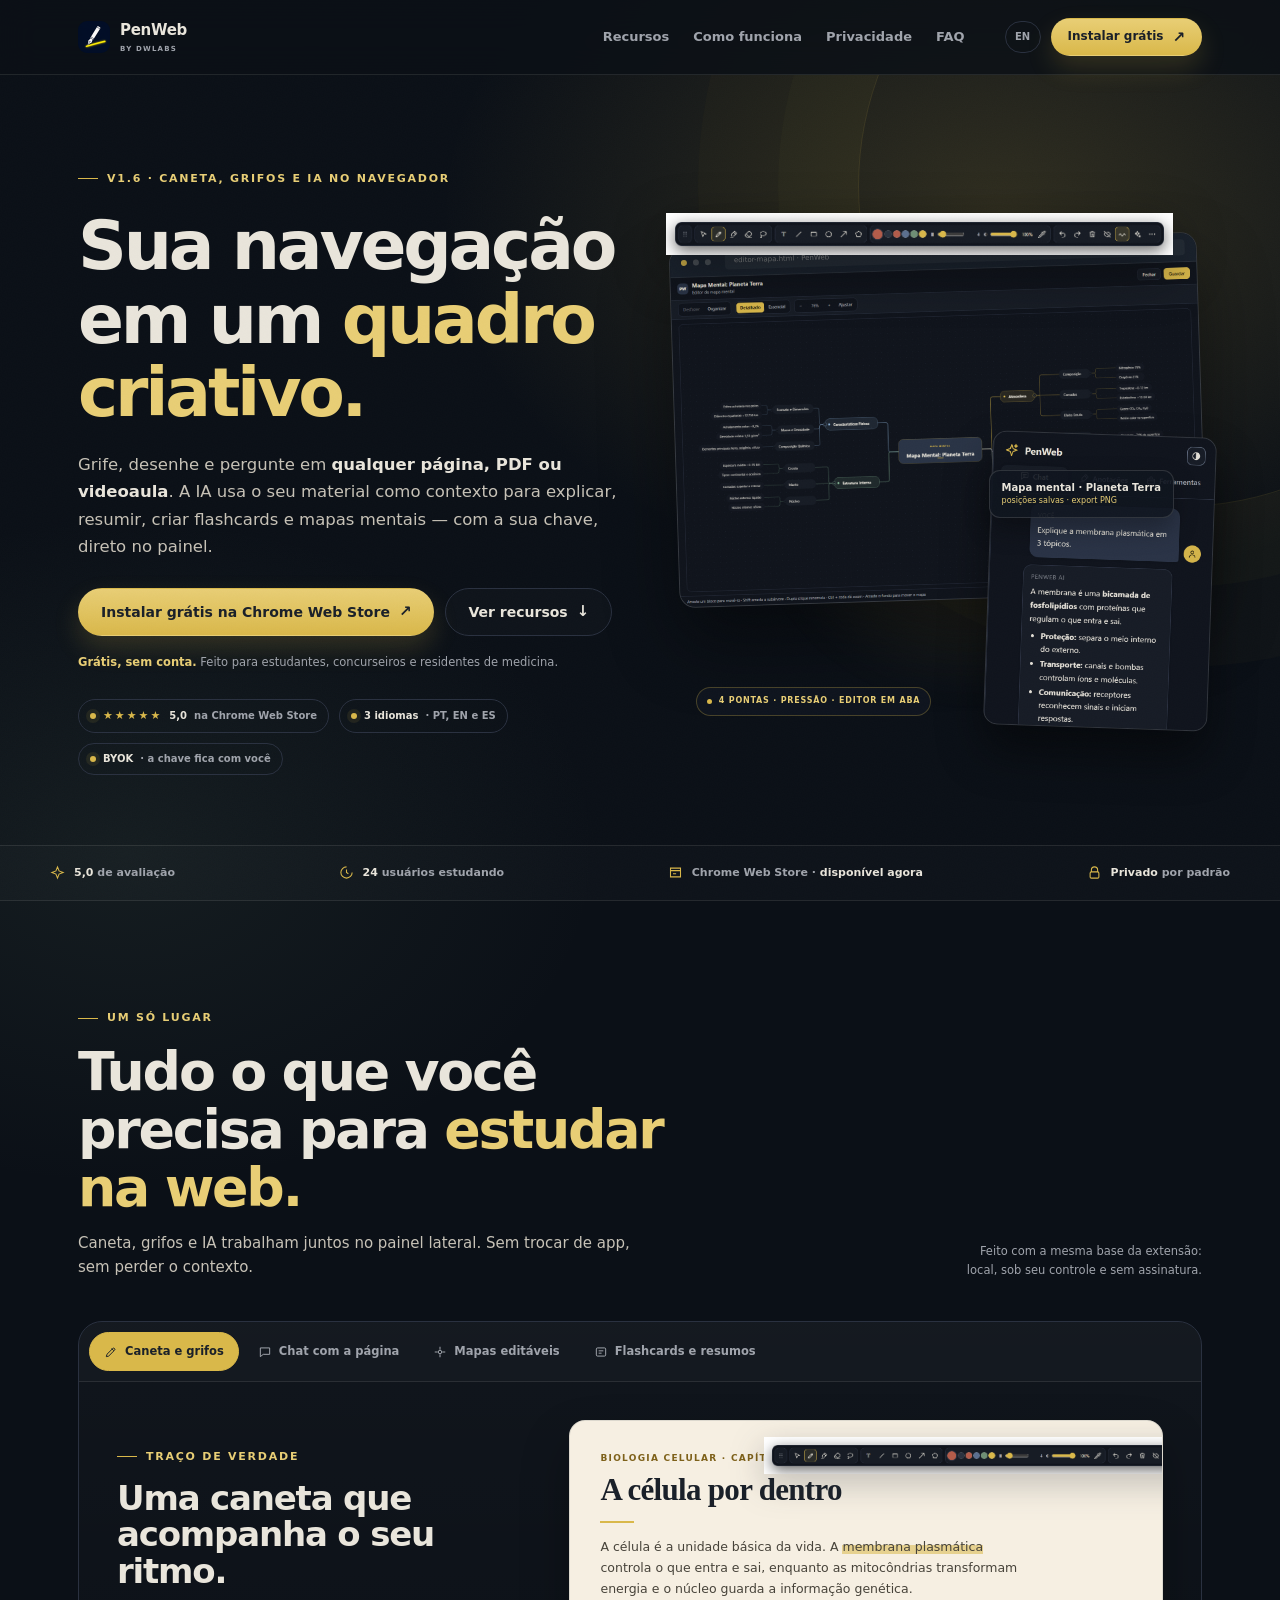
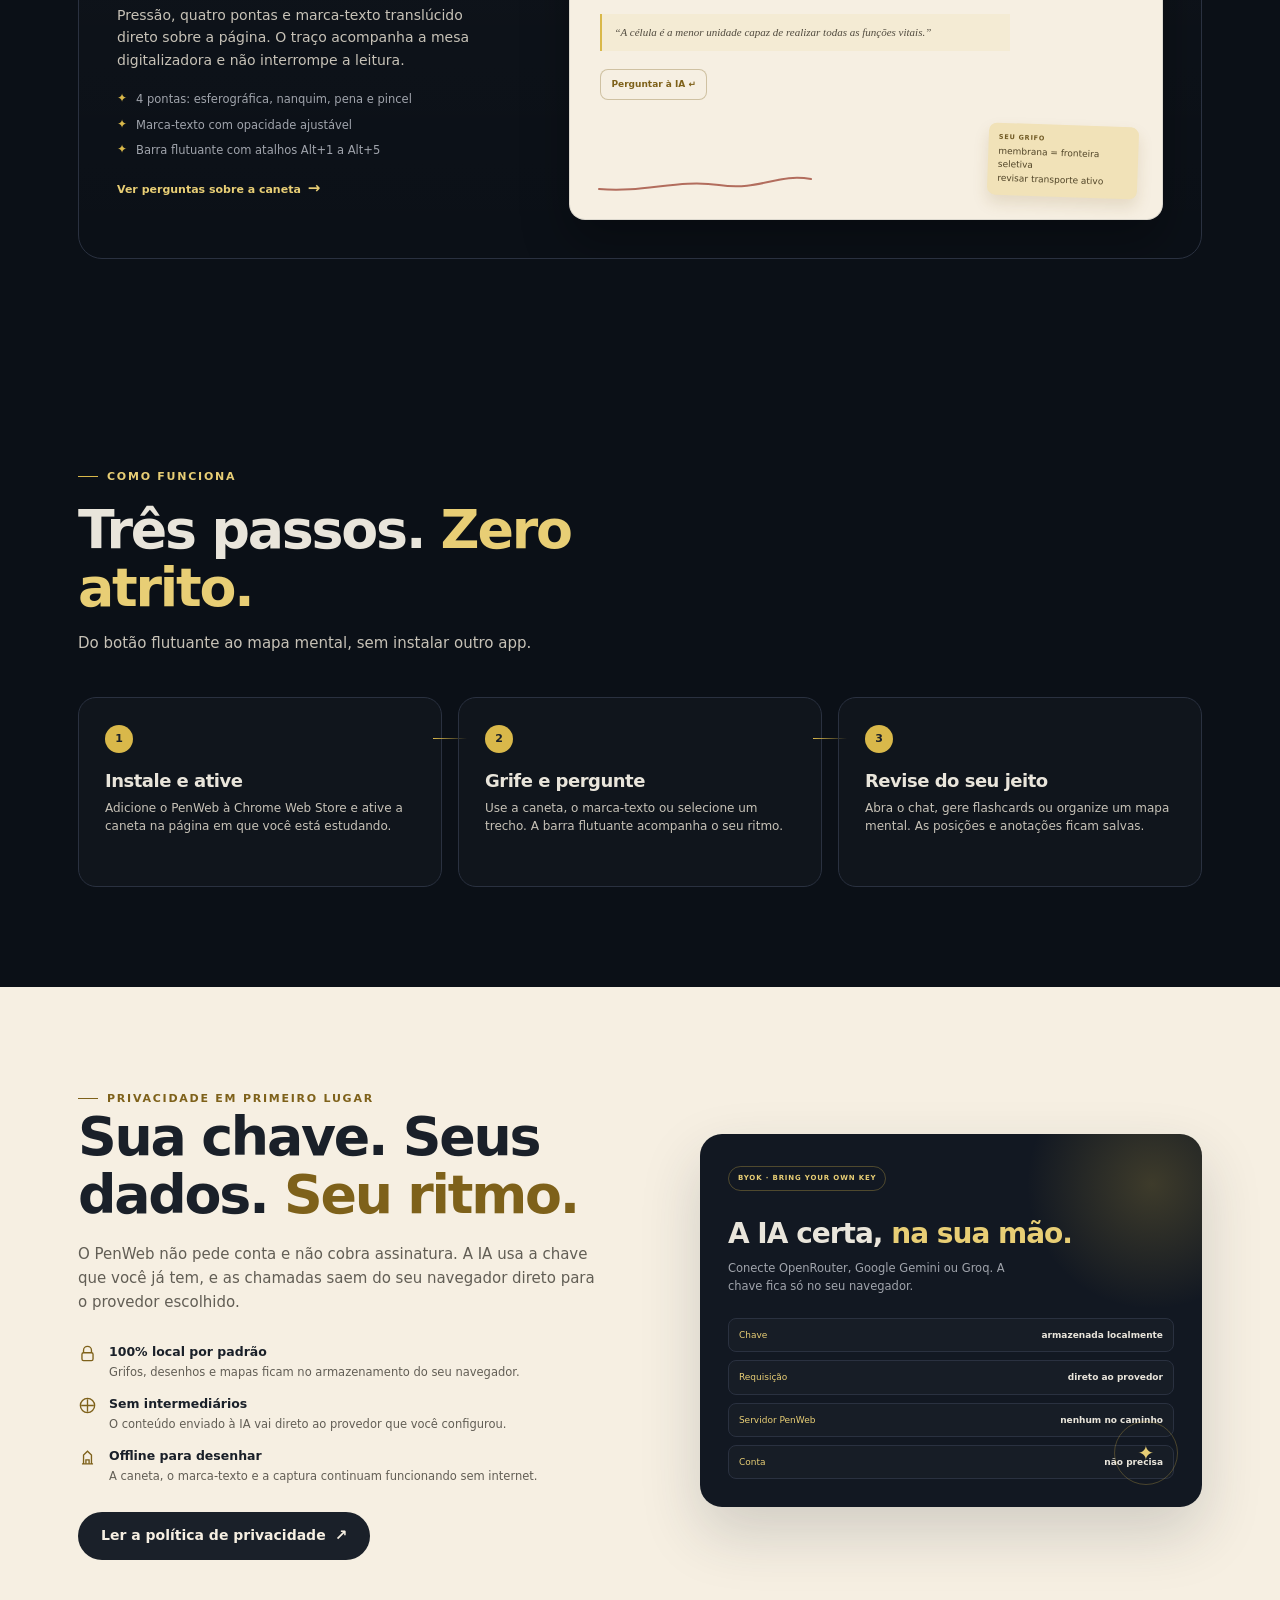
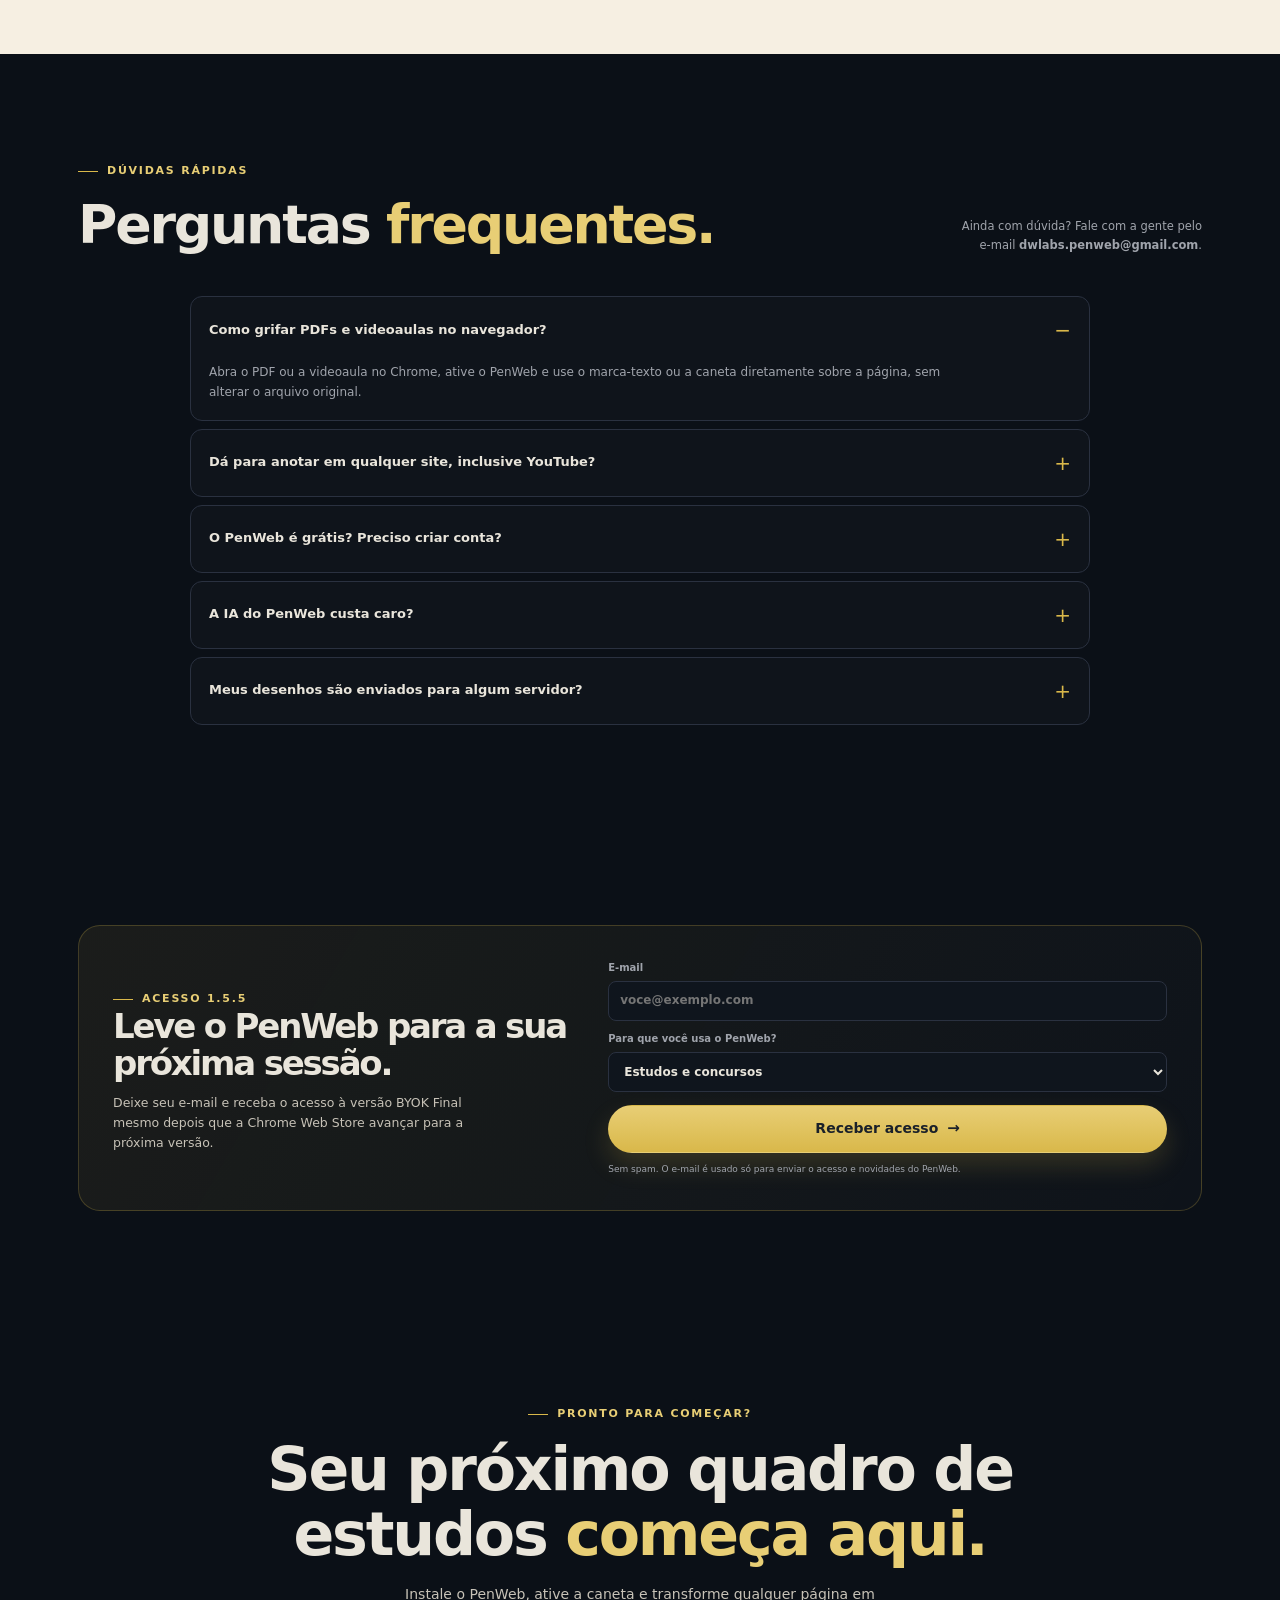
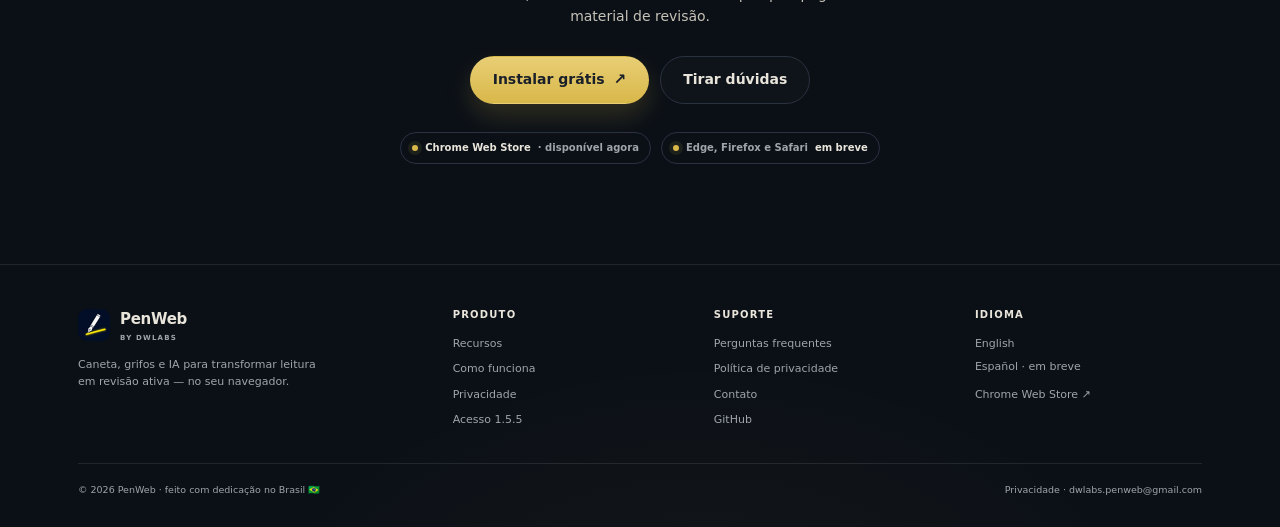
==== commit e5e0c181: "Atualiza política de privacidade PT/EN para os recursos atuais" ====
--- a/index.html
+++ b/index.html
@@ -19,7 +19,7 @@
   <link rel="icon" type="image/png" href="img/icon-128.png?v=20261030-2">
   <link rel="stylesheet" href="css/style.css?v=20261030-2">
   <script type="application/ld+json">{"@context":"https://schema.org","@type":"SoftwareApplication","name":"PenWeb","applicationCategory":"EducationalApplication","operatingSystem":"Chrome / Chromium","offers":{"@type":"Offer","price":"0","priceCurrency":"BRL"},"description":"Extensão para Chrome que permite grifar, desenhar e anotar em qualquer página da web, com IA para explicar, resumir e gerar mapas mentais.","inLanguage":"pt-BR","url":"https://thallyz.github.io/penweb/","downloadUrl":"https://chromewebstore.google.com/detail/penweb/mmbhcihaimenkcagobpnkopbhdcgpopd"}</script>
-  <script type="application/ld+json">{"@context":"https://schema.org","@type":"FAQPage","inLanguage":"pt-BR","mainEntity":[{"@type":"Question","name":"Como grifar PDFs e videoaulas no navegador?","acceptedAnswer":{"@type":"Answer","text":"Abra o PDF ou a videoaula no Chrome, ative o PenWeb e use o marca-texto ou a caneta diretamente sobre a página, sem alterar o arquivo original."}},{"@type":"Question","name":"Dá para anotar em qualquer site, inclusive YouTube?","acceptedAnswer":{"@type":"Answer","text":"Sim. O PenWeb desenha uma camada sobre a página atual: funciona em artigos, apostilas online, plataformas de curso e videoaulas no YouTube."}},{"@type":"Question","name":"O PenWeb é grátis? Preciso criar conta?","acceptedAnswer":{"@type":"Answer","text":"Sim, é grátis e não pede conta, e-mail ou login. É só instalar na Chrome Web Store e usar na hora."}},{"@type":"Question","name":"A IA do PenWeb custa caro?","acceptedAnswer":{"@type":"Answer","text":"Não. O PenWeb usa a sua própria chave de API (OpenRouter, Gemini ou Groq). Você paga direto ao provedor pelo que usar — sem assinatura da PenWeb."}},{"@type":"Question","name":"Meus desenhos são enviados para algum servidor?","acceptedAnswer":{"@type":"Answer","text":"Não. Desenhos, grifos e mapas ficam no armazenamento do seu navegador. Quando você aciona uma ação de IA, apenas o texto necessário é enviado ao provedor configurado por você."}}]}</script>
+  <script type="application/ld+json">{"@context":"https://schema.org","@type":"FAQPage","inLanguage":"pt-BR","mainEntity":[{"@type":"Question","name":"Como grifar PDFs e videoaulas no navegador?","acceptedAnswer":{"@type":"Answer","text":"Abra o PDF ou a videoaula no Chrome, ative o PenWeb e use o marca-texto ou a caneta diretamente sobre a página, sem alterar o arquivo original."}},{"@type":"Question","name":"Dá para anotar em qualquer site, inclusive YouTube?","acceptedAnswer":{"@type":"Answer","text":"Sim. O PenWeb desenha uma camada sobre a página atual: funciona em artigos, apostilas online, plataformas de curso e videoaulas no YouTube."}},{"@type":"Question","name":"O PenWeb é grátis? Preciso criar conta?","acceptedAnswer":{"@type":"Answer","text":"Sim, é grátis e não pede conta, e-mail ou login. É só instalar na Chrome Web Store e usar na hora."}},{"@type":"Question","name":"A IA do PenWeb custa caro?","acceptedAnswer":{"@type":"Answer","text":"Não. O PenWeb usa a sua própria chave de API (OpenRouter, Gemini ou Groq). Você paga direto ao provedor pelo que usar — sem assinatura da PenWeb."}},{"@type":"Question","name":"Meus desenhos são enviados para algum servidor?","acceptedAnswer":{"@type":"Answer","text":"Não. Desenhos, grifos, mapas, histórico e flashcards ficam no armazenamento do seu navegador. Quando você usa uma ação de IA, o conteúdo necessário — texto, grifos e imagens que você anexar — é enviado diretamente ao provedor configurado, somente após sua ação."}}]}</script>
 </head>
 <body>
 
@@ -208,7 +208,7 @@
         <p>O PenWeb não pede conta e não cobra assinatura. A IA usa a chave que você já tem, e as chamadas saem do seu navegador direto para o provedor escolhido.</p>
         <div class="privacy-points">
           <div class="privacy-point"><svg viewBox="0 0 24 24" fill="none" stroke="currentColor" stroke-width="1.7"><path d="M7 11V8a5 5 0 0 1 10 0v3"/><rect x="5" y="11" width="14" height="10" rx="2"/></svg><div><b>100% local por padrão</b><span>Grifos, desenhos e mapas ficam no armazenamento do seu navegador.</span></div></div>
-          <div class="privacy-point"><svg viewBox="0 0 24 24" fill="none" stroke="currentColor" stroke-width="1.7"><path d="M4 12h16M12 4v16"/><circle cx="12" cy="12" r="9"/></svg><div><b>Sem intermediários</b><span>O texto enviado à IA vai direto ao provedor que você configurou.</span></div></div>
+          <div class="privacy-point"><svg viewBox="0 0 24 24" fill="none" stroke="currentColor" stroke-width="1.7"><path d="M4 12h16M12 4v16"/><circle cx="12" cy="12" r="9"/></svg><div><b>Sem intermediários</b><span>O conteúdo enviado à IA vai direto ao provedor que você configurou.</span></div></div>
           <div class="privacy-point"><svg viewBox="0 0 24 24" fill="none" stroke="currentColor" stroke-width="1.7"><path d="M5 20h14M7 20V9l5-5 5 5v11"/><path d="M10 20v-5h4v5"/></svg><div><b>Offline para desenhar</b><span>A caneta, o marca-texto e a captura continuam funcionando sem internet.</span></div></div>
         </div>
         <a class="btn btn-dark" href="privacidade.html">Ler a política de privacidade <span class="arrow">↗</span></a>
@@ -242,7 +242,7 @@
         <details><summary>Dá para anotar em qualquer site, inclusive YouTube?</summary><p>Sim. O PenWeb desenha uma camada sobre a página atual: funciona em artigos, apostilas online, plataformas de curso e videoaulas no YouTube.</p></details>
         <details><summary>O PenWeb é grátis? Preciso criar conta?</summary><p>Sim, é grátis e não pede conta, e-mail ou login. É só instalar na Chrome Web Store e usar na hora.</p></details>
         <details><summary>A IA do PenWeb custa caro?</summary><p>Não. O PenWeb usa a sua própria chave de API (OpenRouter, Gemini ou Groq). Você paga direto ao provedor pelo que usar — sem assinatura da PenWeb.</p></details>
-        <details><summary>Meus desenhos são enviados para algum servidor?</summary><p>Não. Desenhos, grifos e mapas ficam no armazenamento do seu navegador. Quando você aciona uma ação de IA, apenas o texto necessário é enviado ao provedor configurado por você.</p></details>
+        <details><summary>Meus desenhos são enviados para algum servidor?</summary><p>Não. Desenhos, grifos, mapas, histórico e flashcards ficam no armazenamento do seu navegador. Quando você usa uma ação de IA, o conteúdo necessário — texto, grifos e imagens que você anexar — é enviado diretamente ao provedor configurado, somente após sua ação.</p></details>
       </div>
     </div>
   </section>
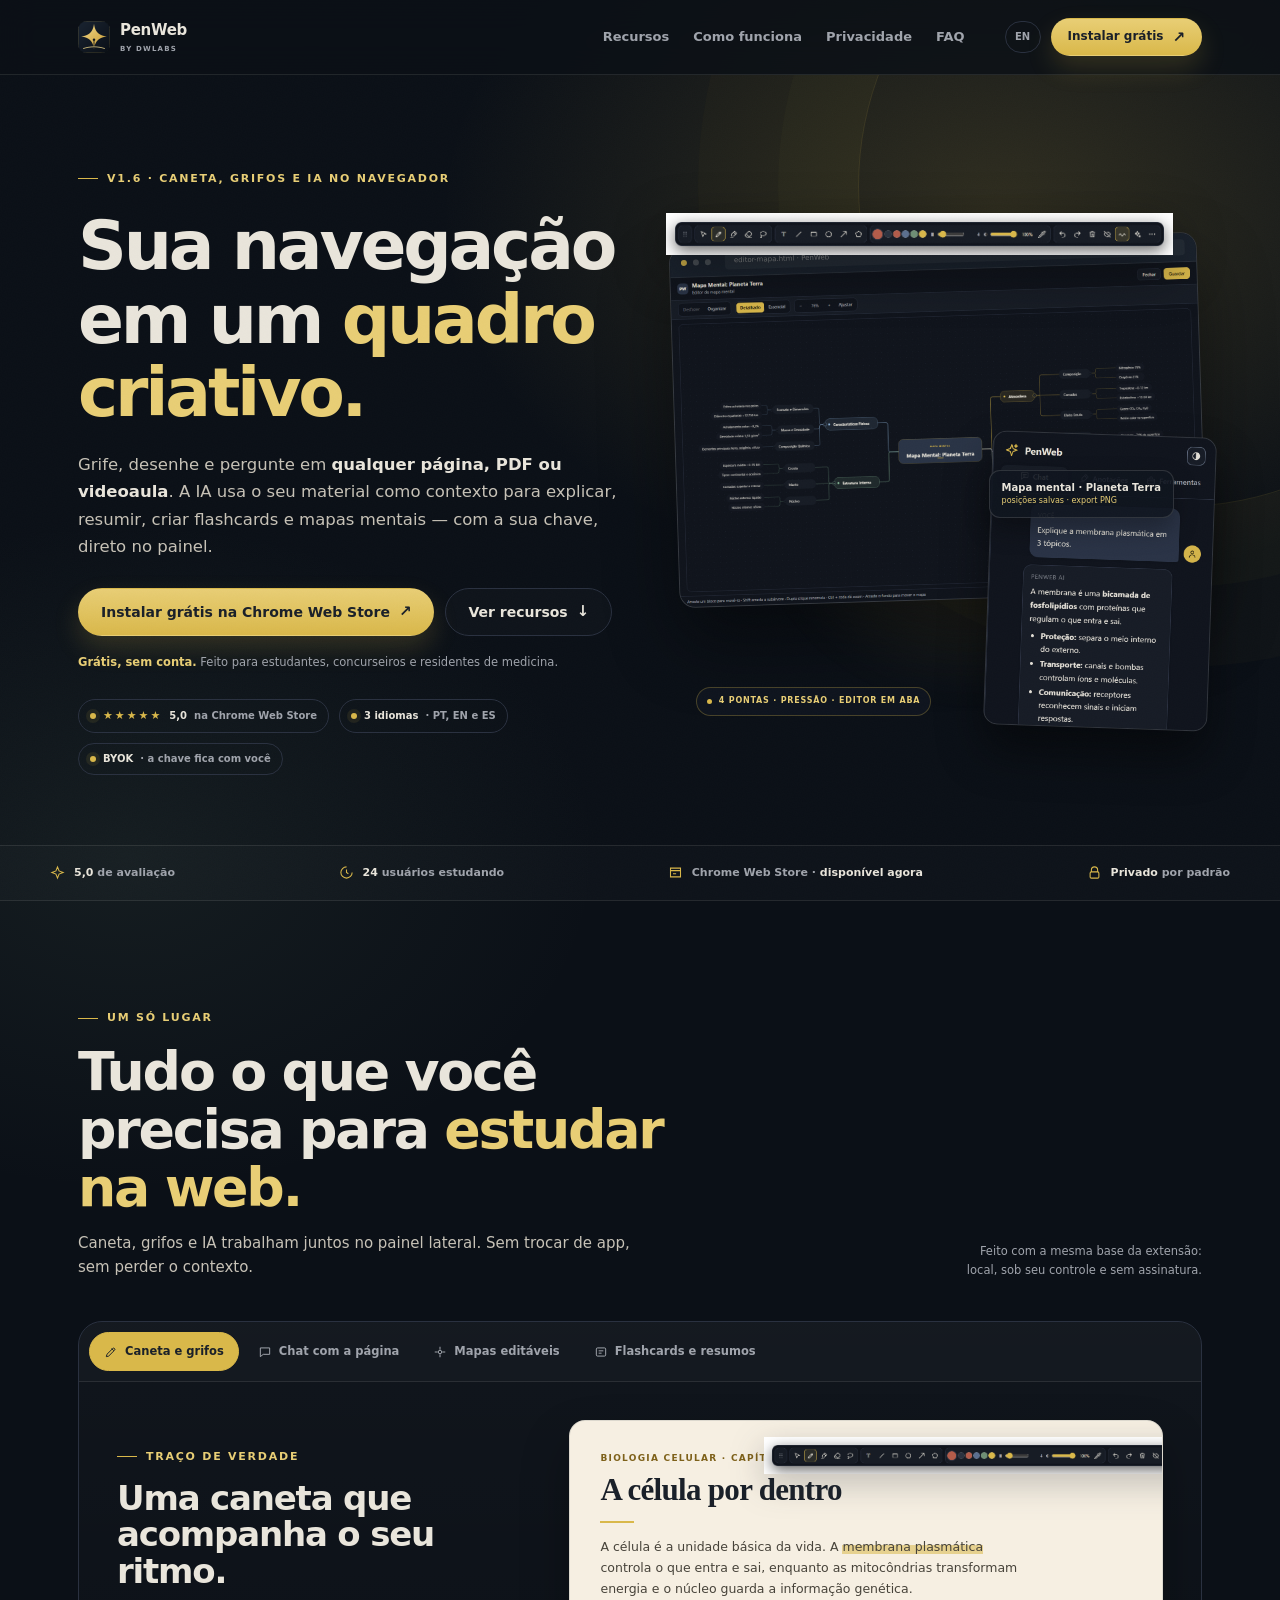
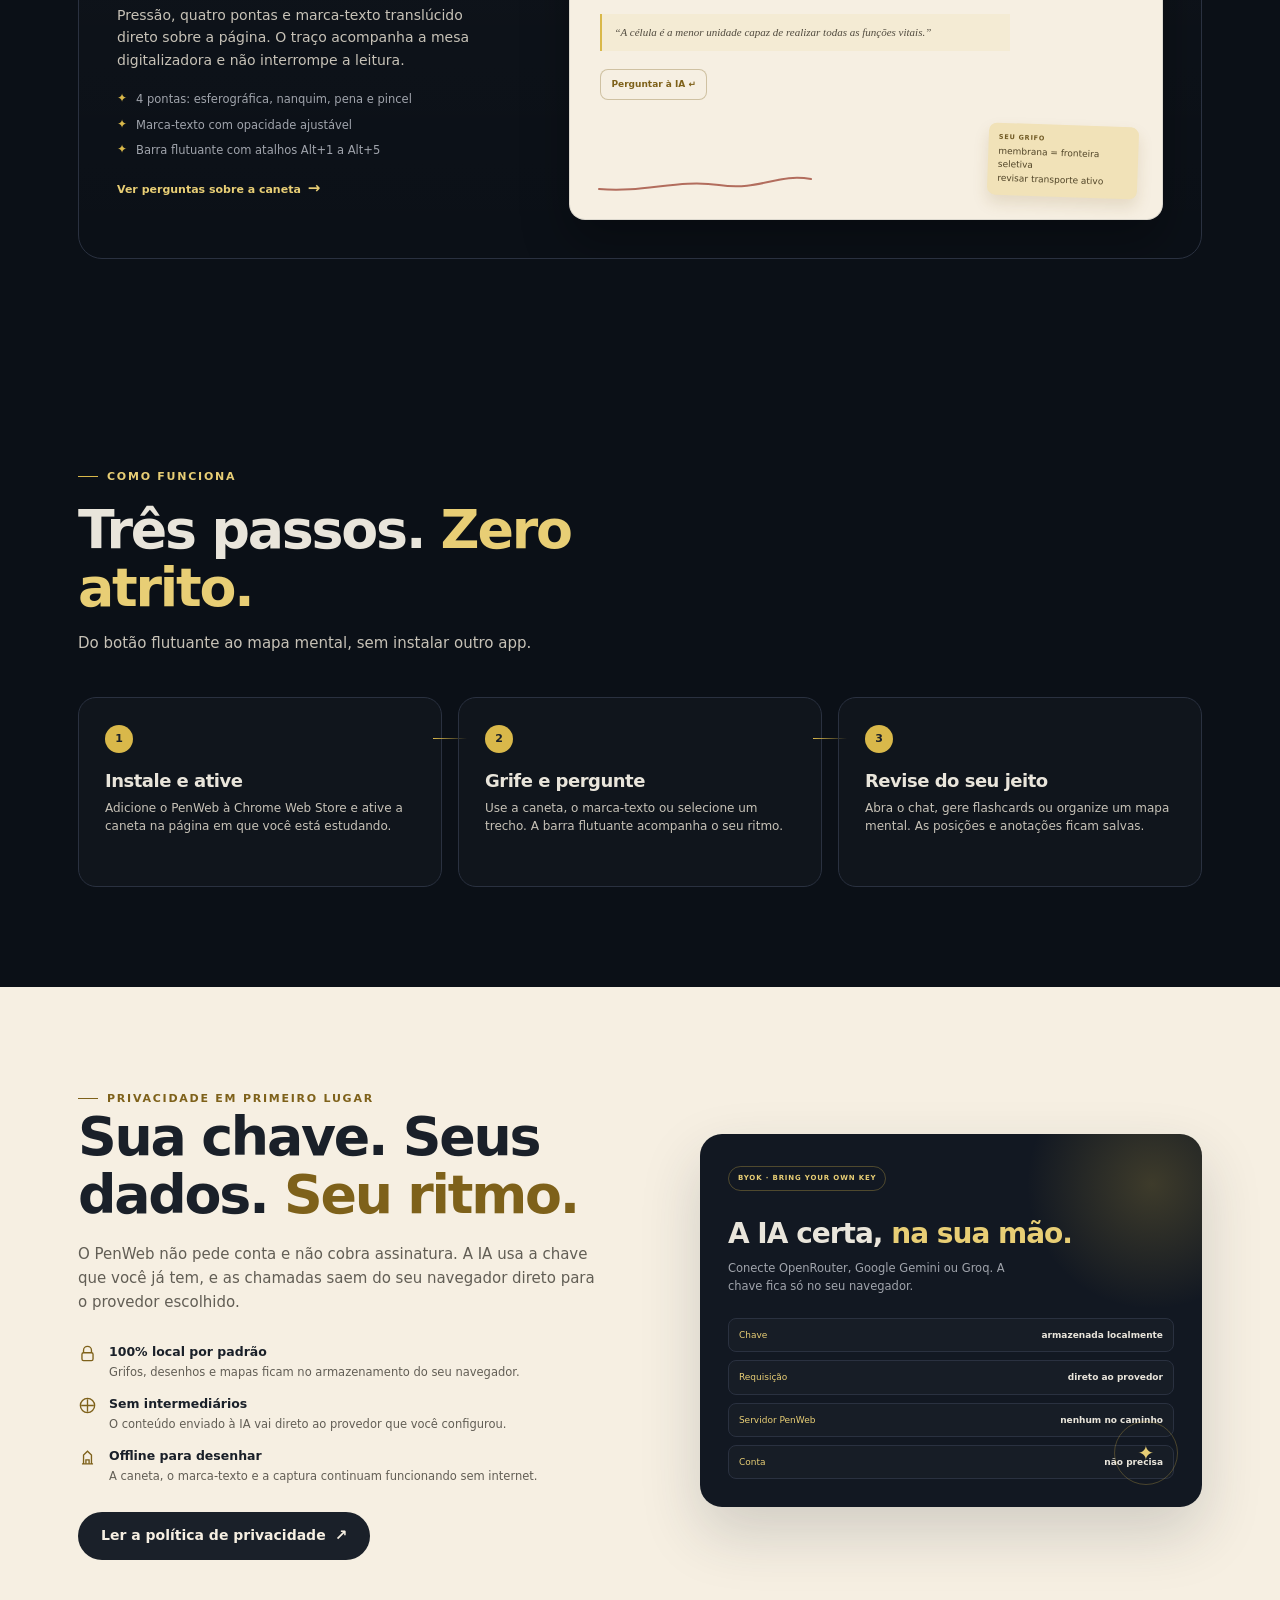
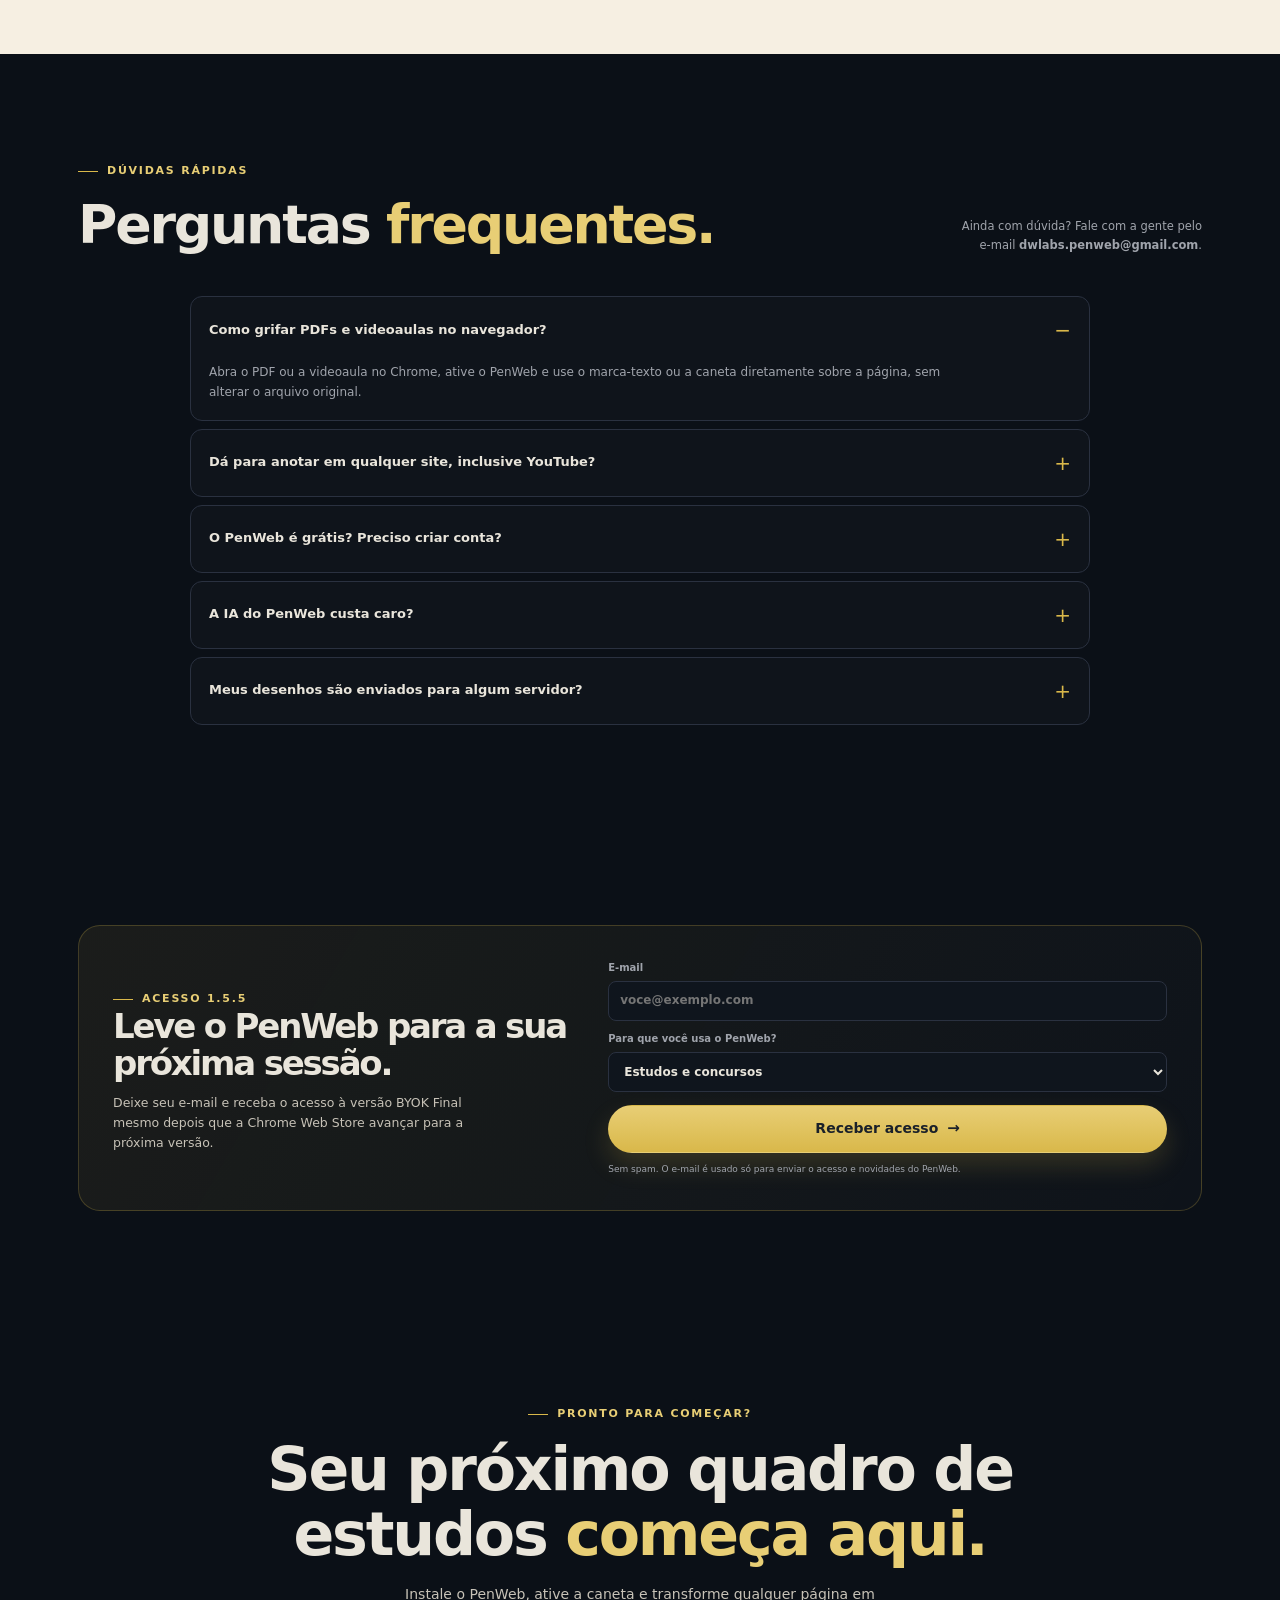
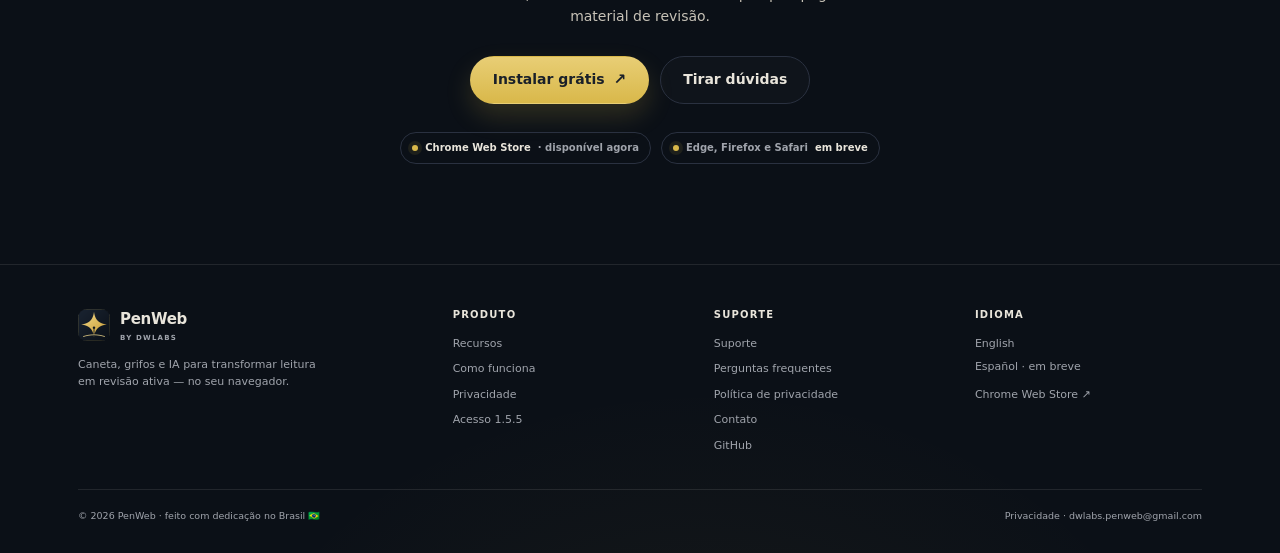
==== commit 0512f4e2: "Adiciona páginas de suporte e atualiza ícone do site para a 1.6.1" ====
--- a/index.html
+++ b/index.html
@@ -302,7 +302,7 @@
         <p>Caneta, grifos e IA para transformar leitura em revisão ativa — no seu navegador.</p>
       </div>
       <div class="footer-col"><h4>Produto</h4><a href="#recursos">Recursos</a><a href="#como-funciona">Como funciona</a><a href="#privacidade">Privacidade</a><a href="#acesso">Acesso 1.5.5</a></div>
-      <div class="footer-col"><h4>Suporte</h4><a href="#faq">Perguntas frequentes</a><a href="privacidade.html">Política de privacidade</a><a href="mailto:dwlabs.penweb@gmail.com">Contato</a><a href="https://github.com/Thallyz" target="_blank" rel="noopener">GitHub</a></div>
+      <div class="footer-col"><h4>Suporte</h4><a href="suporte.html">Suporte</a><a href="#faq">Perguntas frequentes</a><a href="privacidade.html">Política de privacidade</a><a href="mailto:dwlabs.penweb@gmail.com">Contato</a><a href="https://github.com/Thallyz" target="_blank" rel="noopener">GitHub</a></div>
       <div class="footer-col"><h4>Idioma</h4><a href="en/" lang="en" hreflang="en">English</a><span class="footer-muted">Español · em breve</span><a href="https://chromewebstore.google.com/detail/penweb/mmbhcihaimenkcagobpnkopbhdcgpopd" target="_blank" rel="noopener">Chrome Web Store ↗</a></div>
     </div>
     <div class="footer-bottom"><span>© 2026 PenWeb · feito com dedicação no Brasil 🇧🇷</span><span><a href="privacidade.html">Privacidade</a> · <a href="mailto:dwlabs.penweb@gmail.com">dwlabs.penweb@gmail.com</a></span></div>
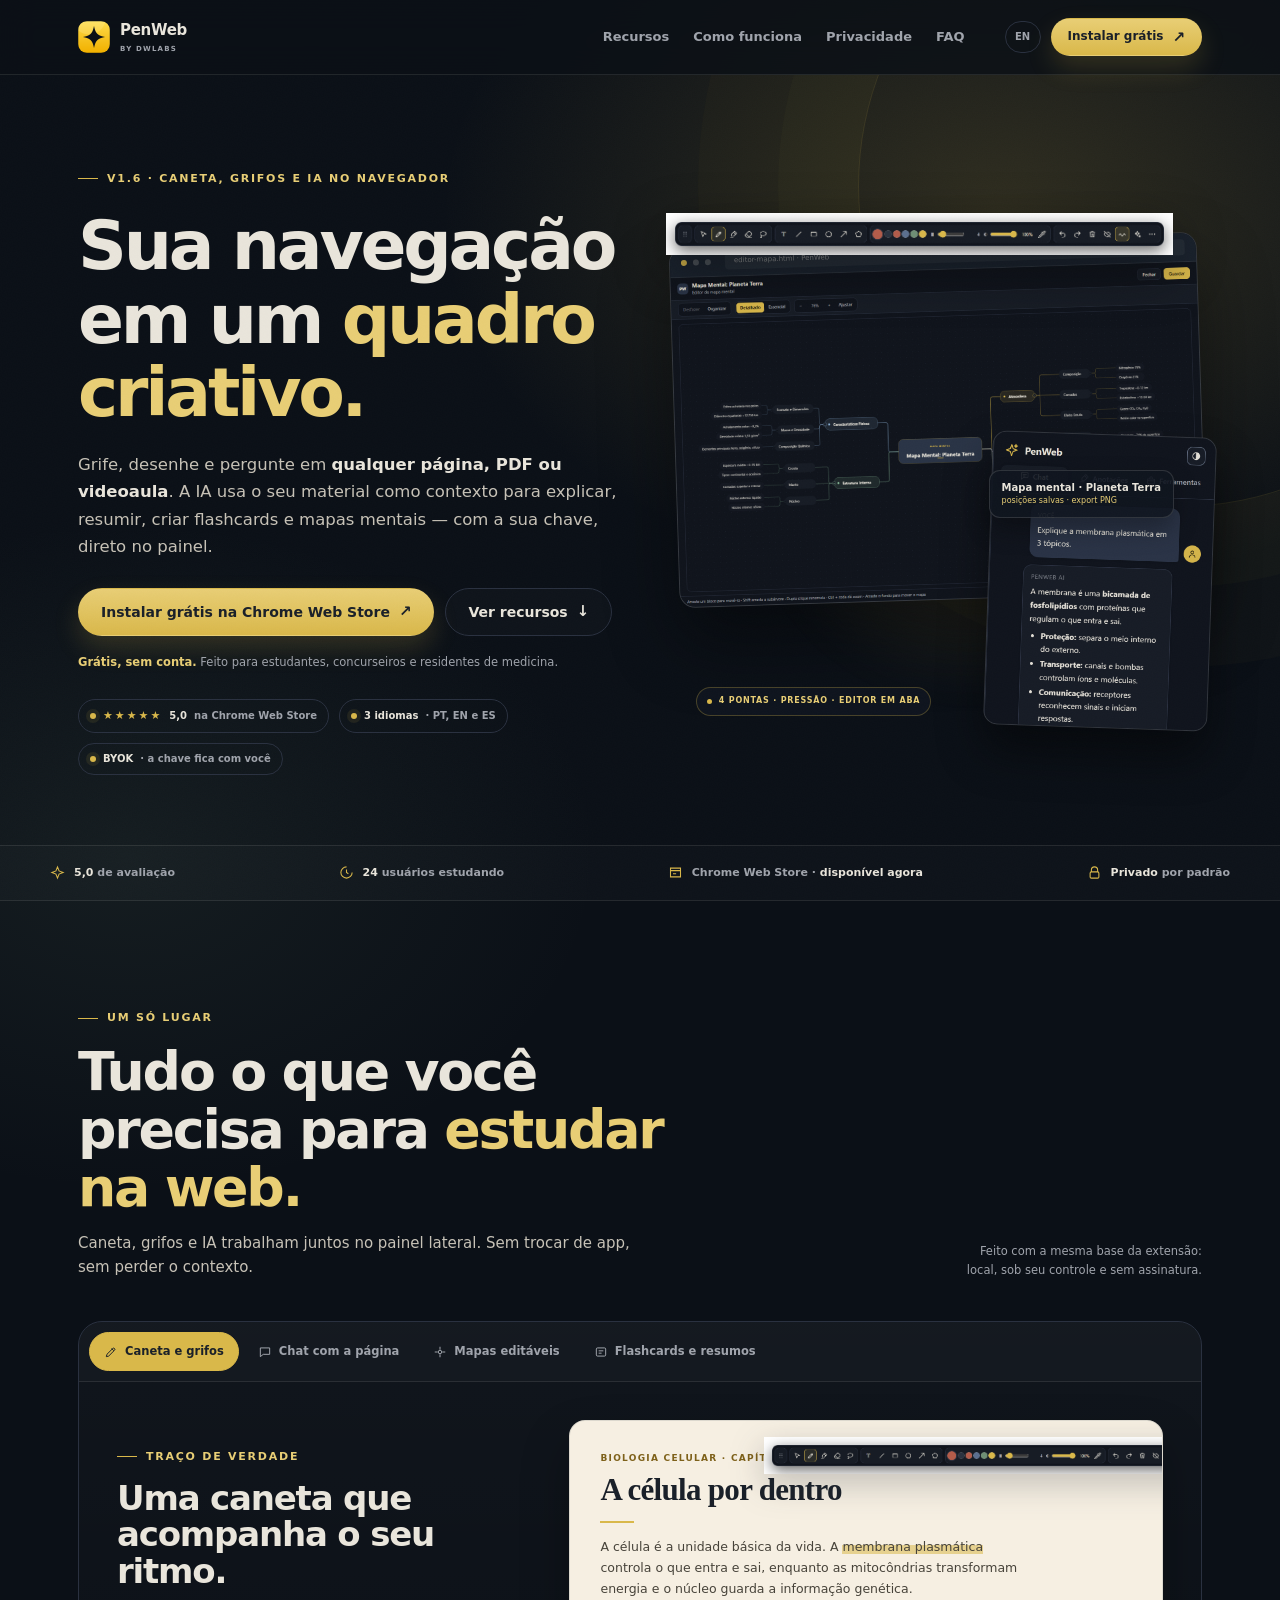
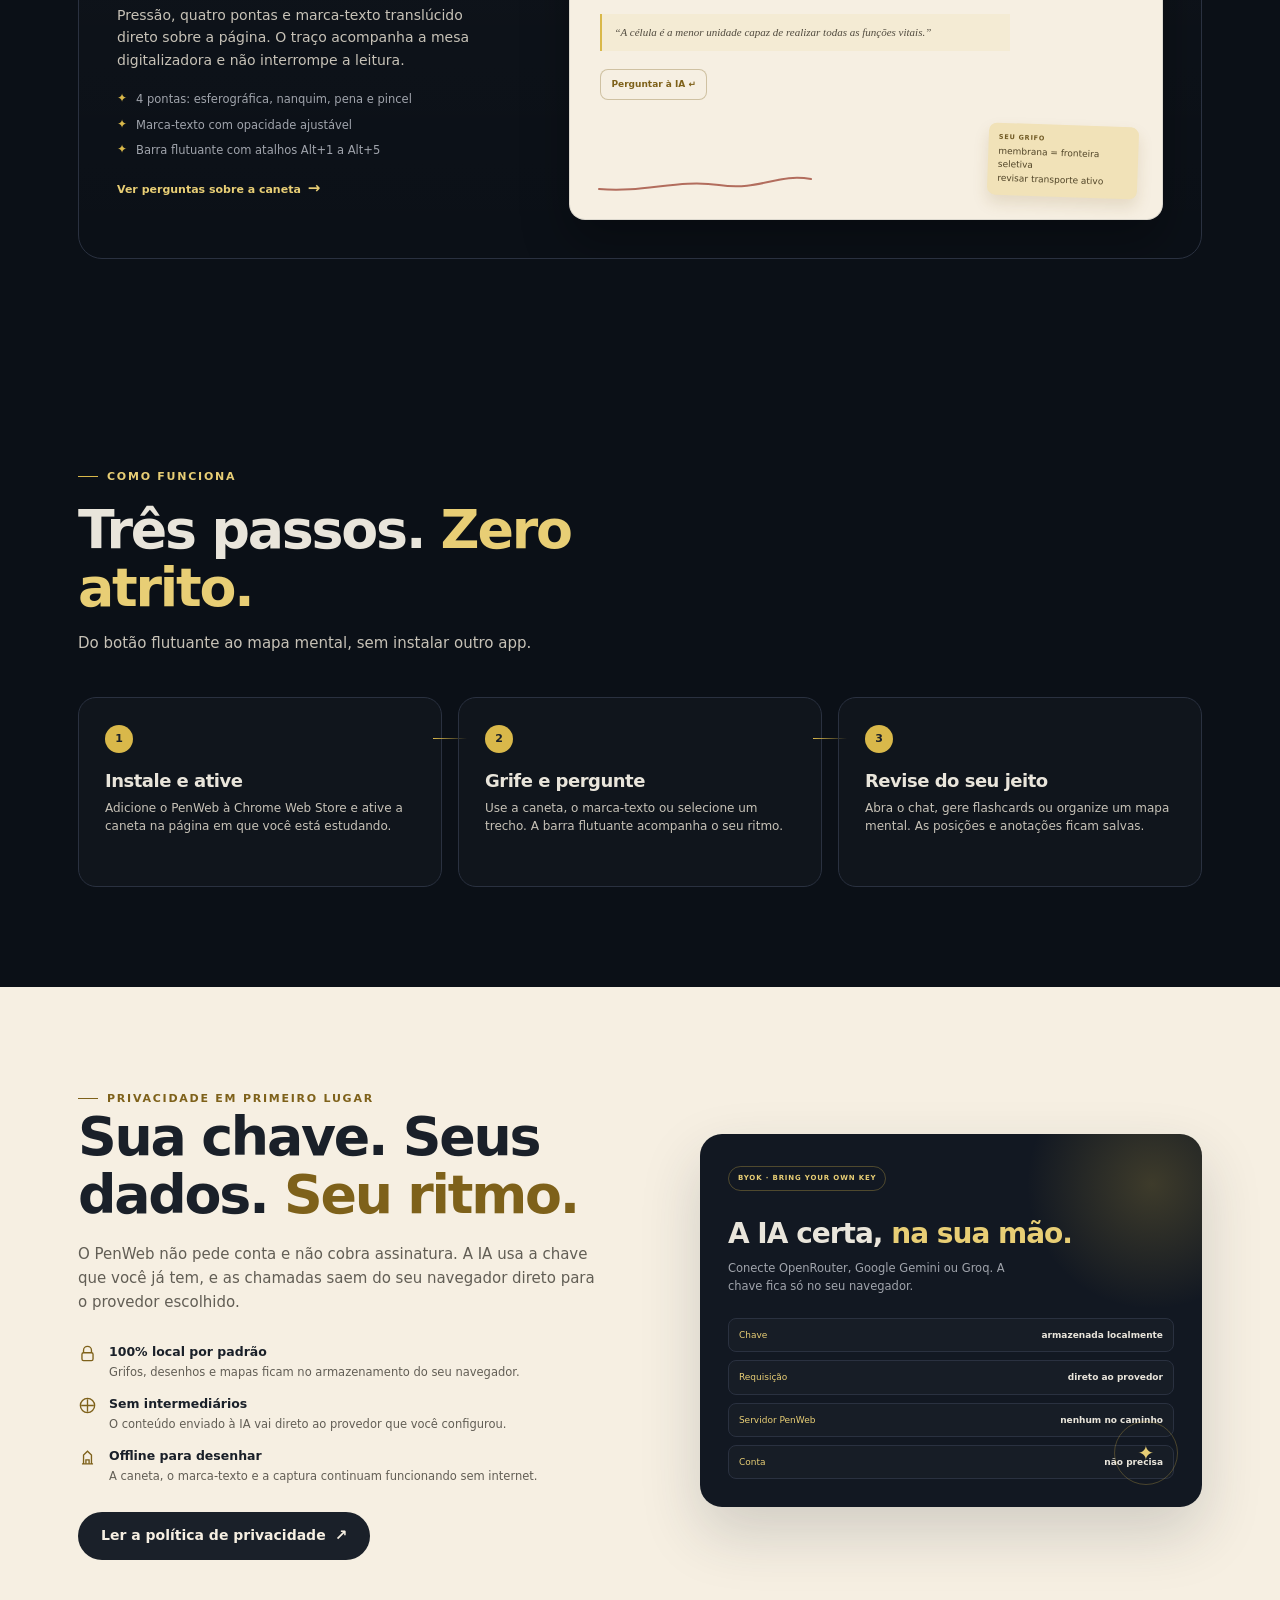
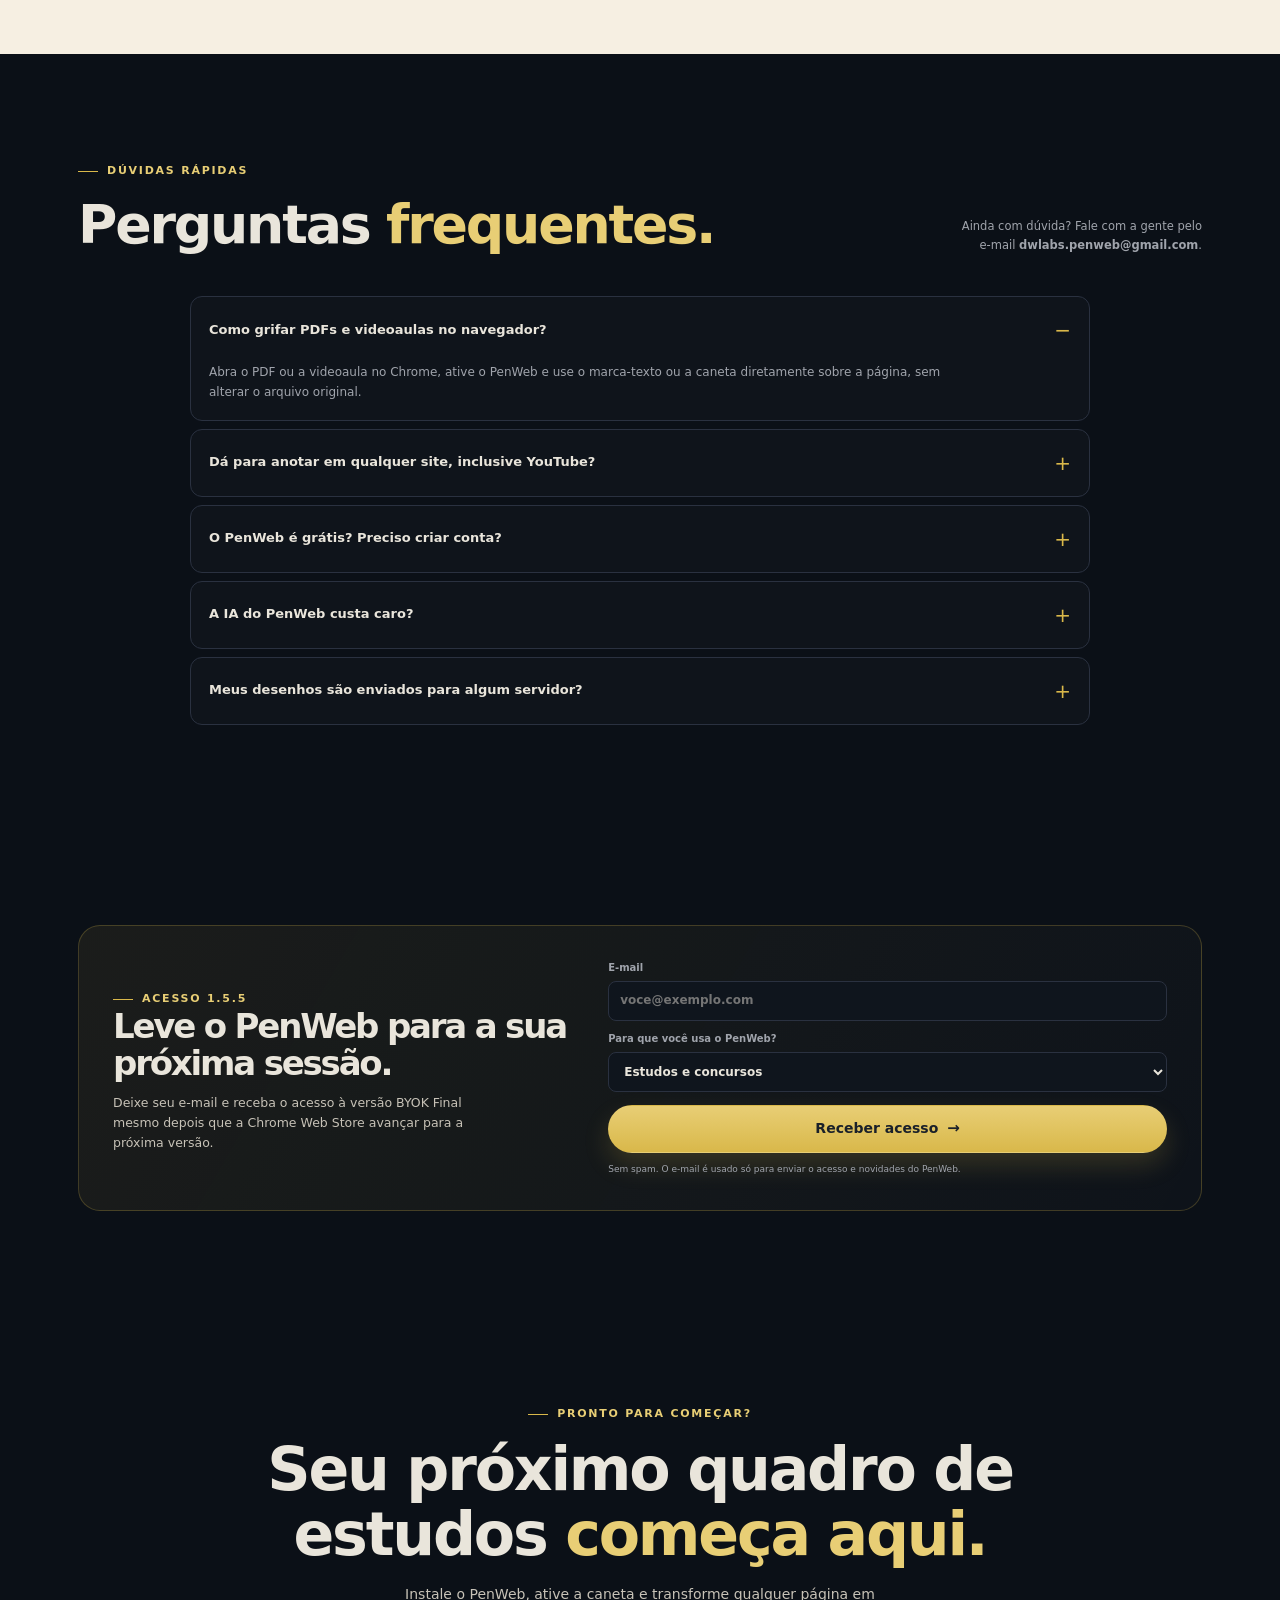
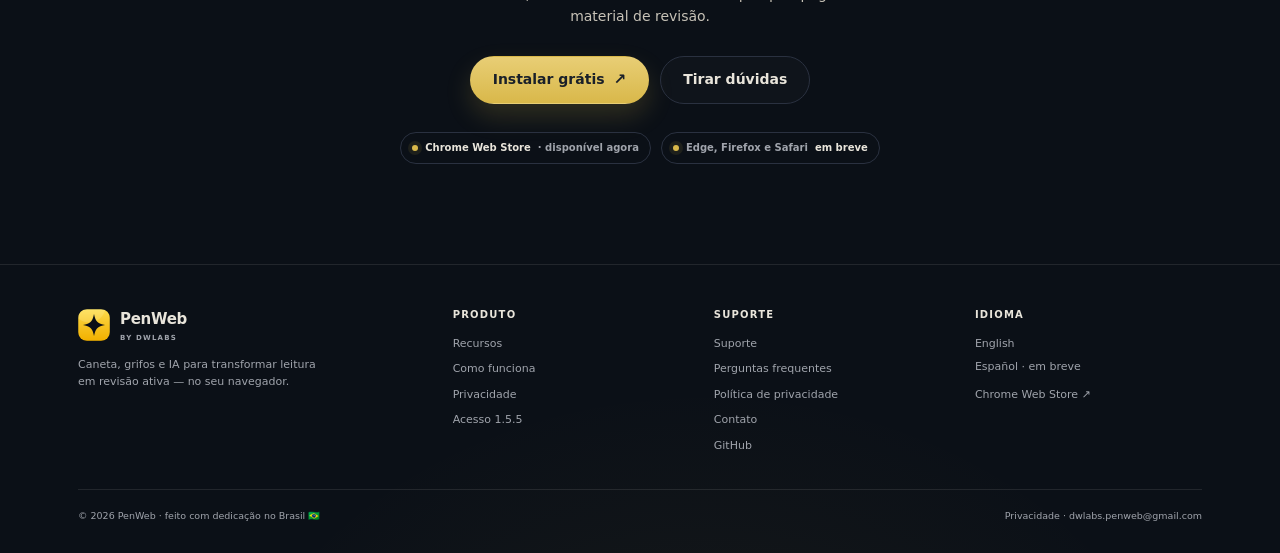
==== commit 9048e175: "Atualiza ícone aprovado e renova cache do favicon" ====
--- a/index.html
+++ b/index.html
@@ -16,7 +16,7 @@
   <link rel="alternate" hreflang="pt-BR" href="https://thallyz.github.io/penweb/">
   <link rel="alternate" hreflang="en" href="https://thallyz.github.io/penweb/en/">
   <link rel="alternate" hreflang="x-default" href="https://thallyz.github.io/penweb/">
-  <link rel="icon" type="image/png" href="img/icon-128.png?v=20261030-2">
+  <link rel="icon" type="image/png" href="img/icon-128.png?v=20261102-2">
   <link rel="stylesheet" href="css/style.css?v=20261030-2">
   <script type="application/ld+json">{"@context":"https://schema.org","@type":"SoftwareApplication","name":"PenWeb","applicationCategory":"EducationalApplication","operatingSystem":"Chrome / Chromium","offers":{"@type":"Offer","price":"0","priceCurrency":"BRL"},"description":"Extensão para Chrome que permite grifar, desenhar e anotar em qualquer página da web, com IA para explicar, resumir e gerar mapas mentais.","inLanguage":"pt-BR","url":"https://thallyz.github.io/penweb/","downloadUrl":"https://chromewebstore.google.com/detail/penweb/mmbhcihaimenkcagobpnkopbhdcgpopd"}</script>
   <script type="application/ld+json">{"@context":"https://schema.org","@type":"FAQPage","inLanguage":"pt-BR","mainEntity":[{"@type":"Question","name":"Como grifar PDFs e videoaulas no navegador?","acceptedAnswer":{"@type":"Answer","text":"Abra o PDF ou a videoaula no Chrome, ative o PenWeb e use o marca-texto ou a caneta diretamente sobre a página, sem alterar o arquivo original."}},{"@type":"Question","name":"Dá para anotar em qualquer site, inclusive YouTube?","acceptedAnswer":{"@type":"Answer","text":"Sim. O PenWeb desenha uma camada sobre a página atual: funciona em artigos, apostilas online, plataformas de curso e videoaulas no YouTube."}},{"@type":"Question","name":"O PenWeb é grátis? Preciso criar conta?","acceptedAnswer":{"@type":"Answer","text":"Sim, é grátis e não pede conta, e-mail ou login. É só instalar na Chrome Web Store e usar na hora."}},{"@type":"Question","name":"A IA do PenWeb custa caro?","acceptedAnswer":{"@type":"Answer","text":"Não. O PenWeb usa a sua própria chave de API (OpenRouter, Gemini ou Groq). Você paga direto ao provedor pelo que usar — sem assinatura da PenWeb."}},{"@type":"Question","name":"Meus desenhos são enviados para algum servidor?","acceptedAnswer":{"@type":"Answer","text":"Não. Desenhos, grifos, mapas, histórico e flashcards ficam no armazenamento do seu navegador. Quando você usa uma ação de IA, o conteúdo necessário — texto, grifos e imagens que você anexar — é enviado diretamente ao provedor configurado, somente após sua ação."}}]}</script>
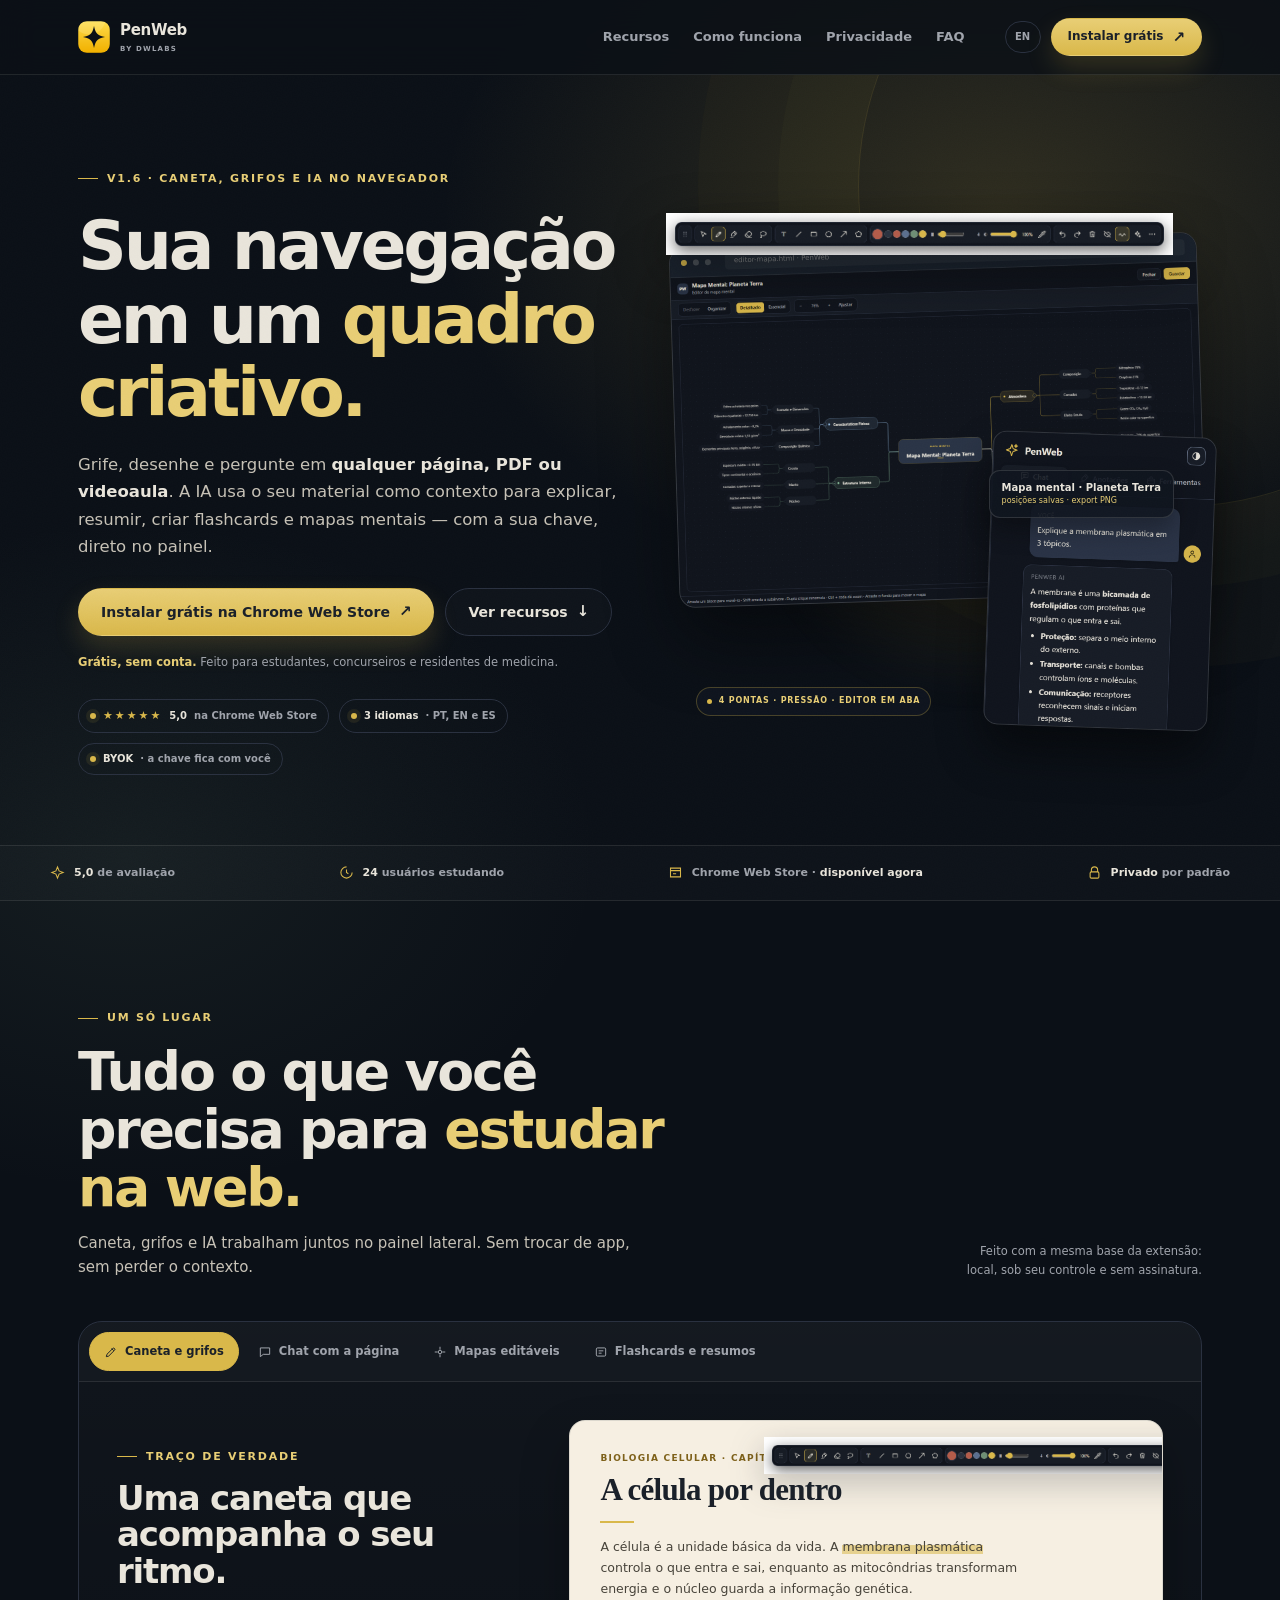
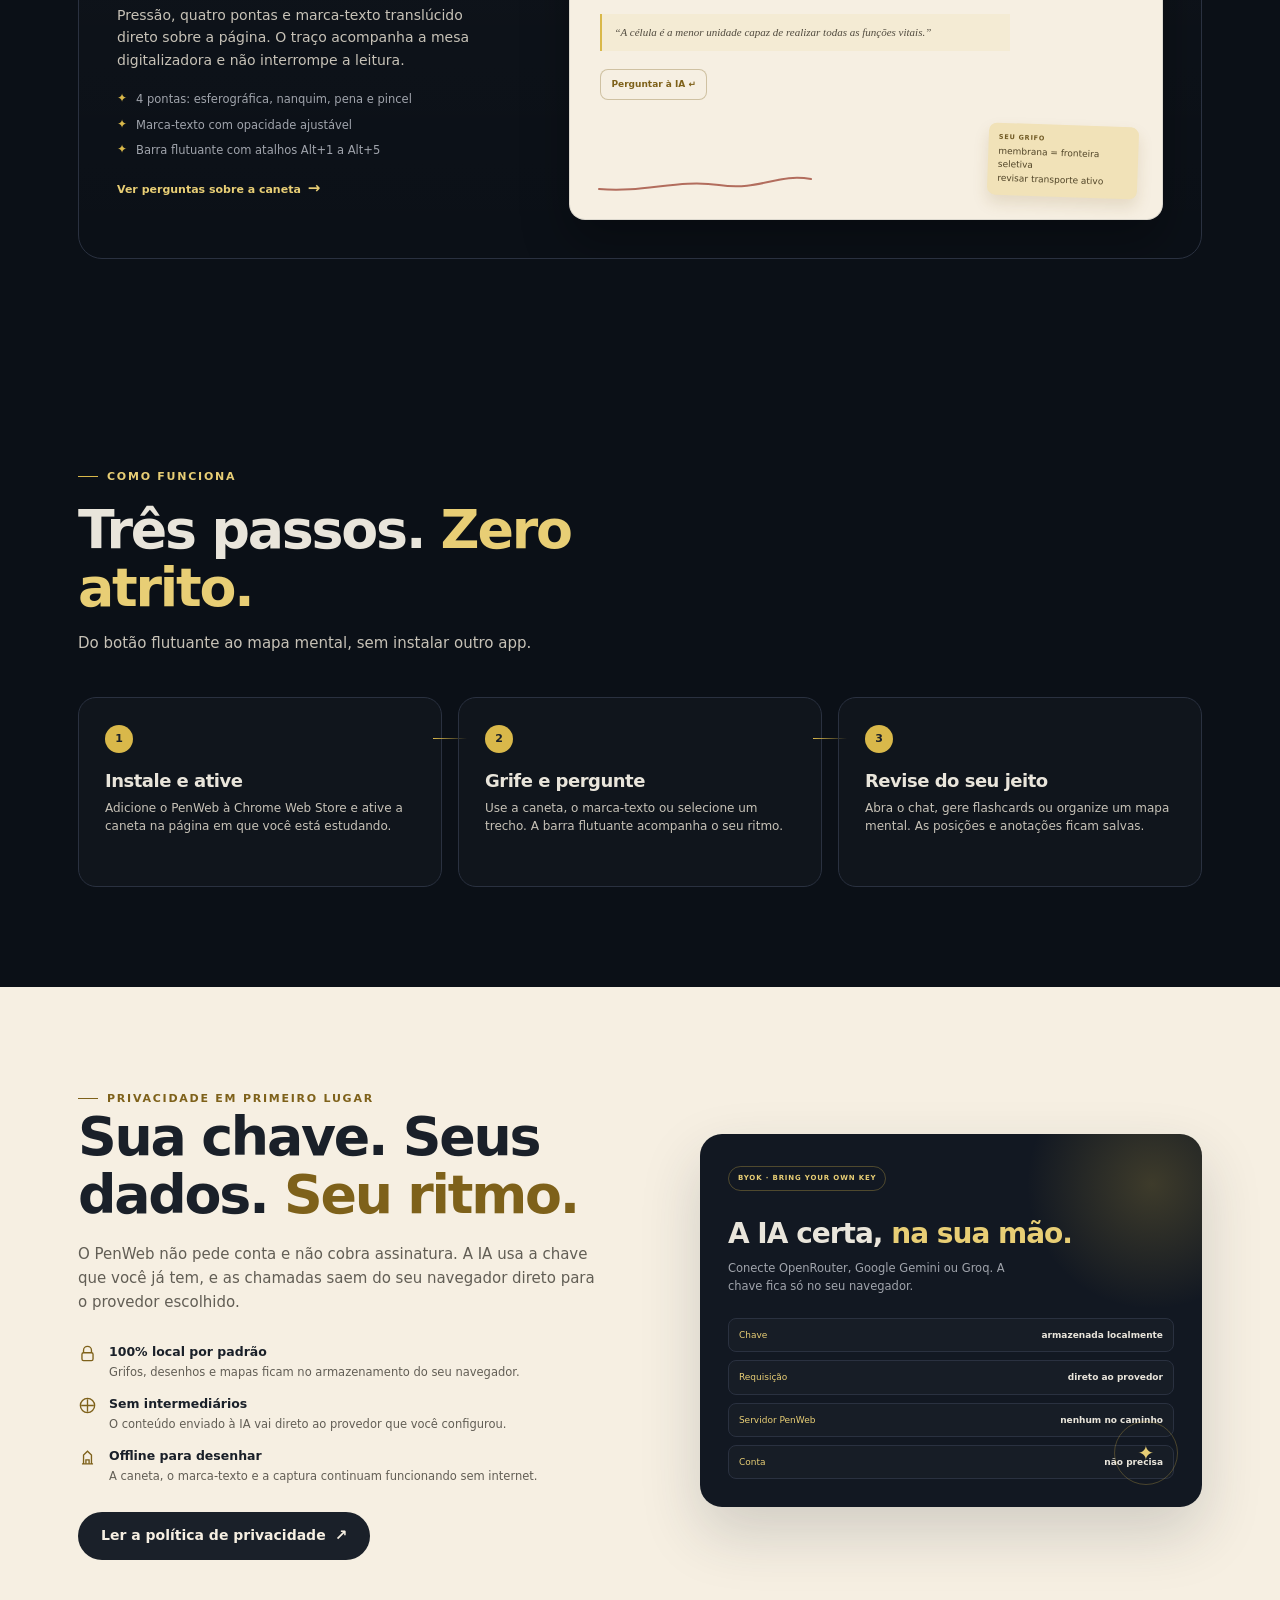
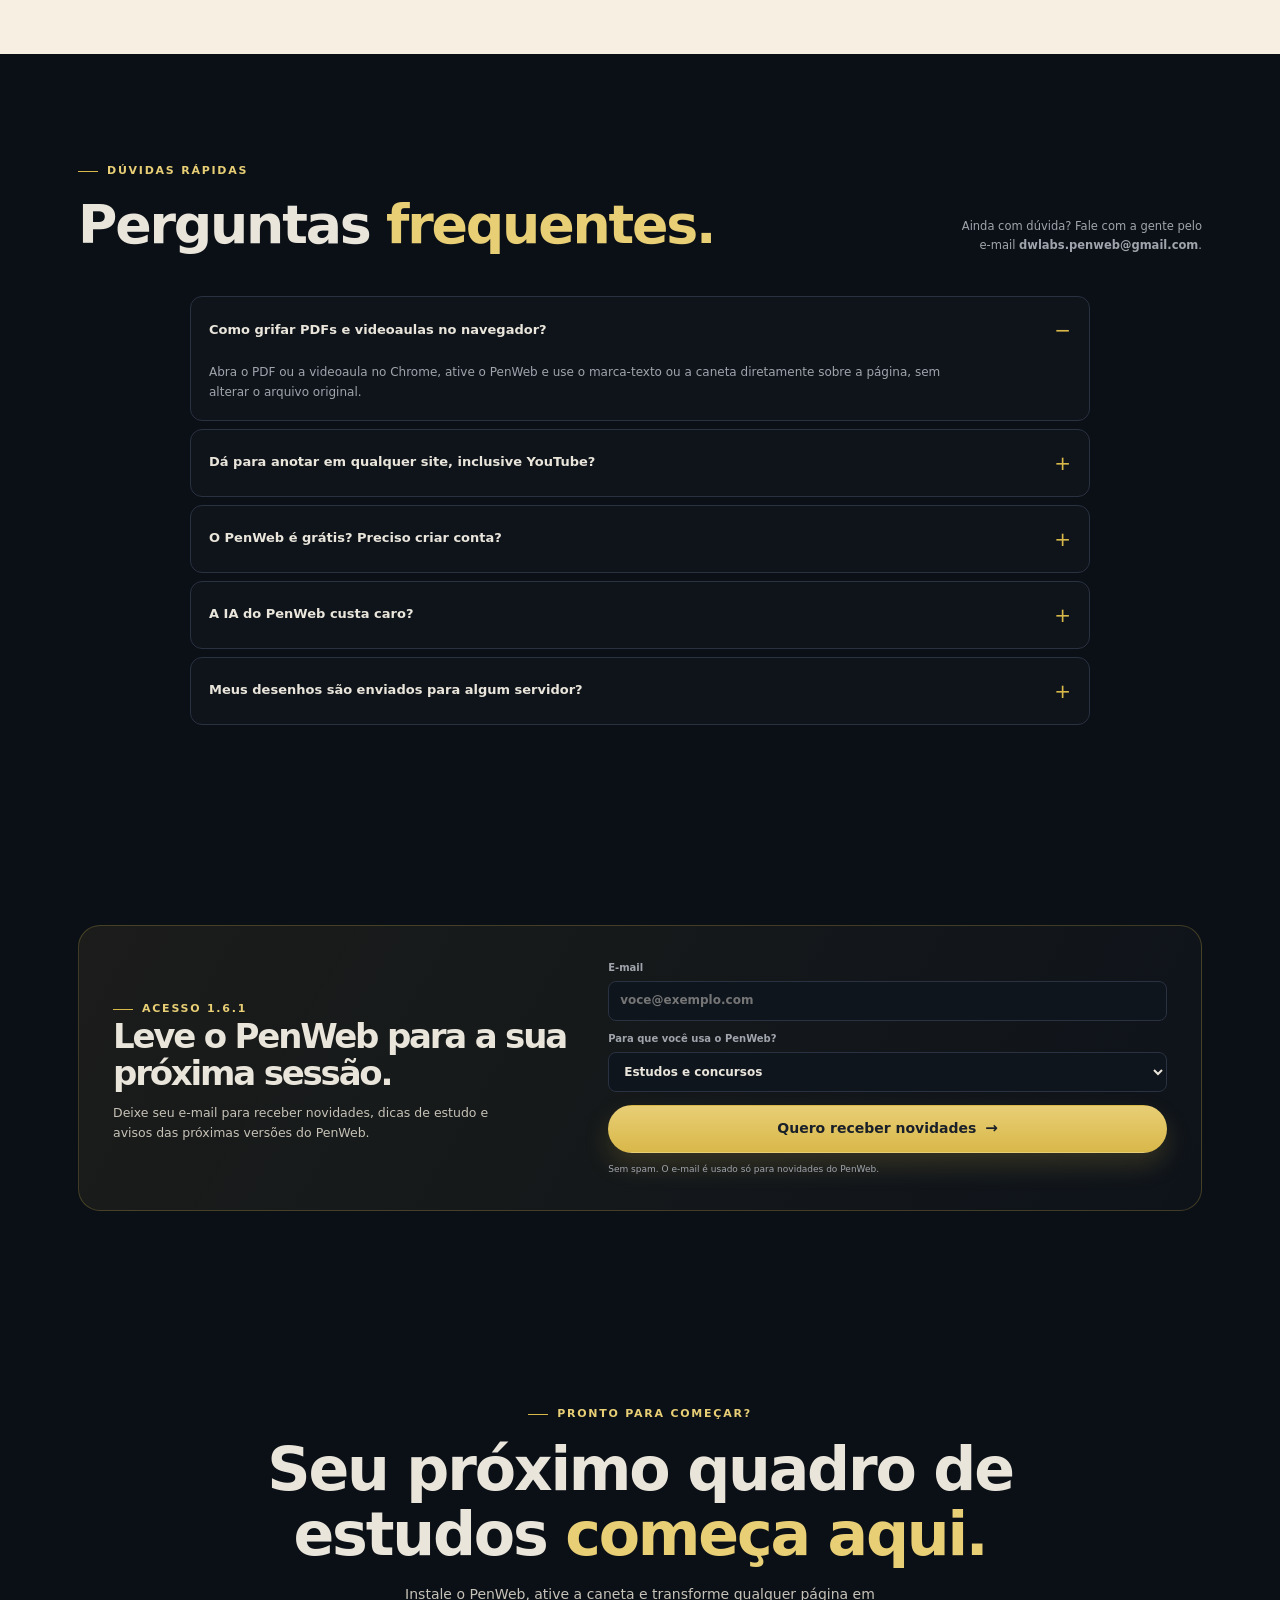
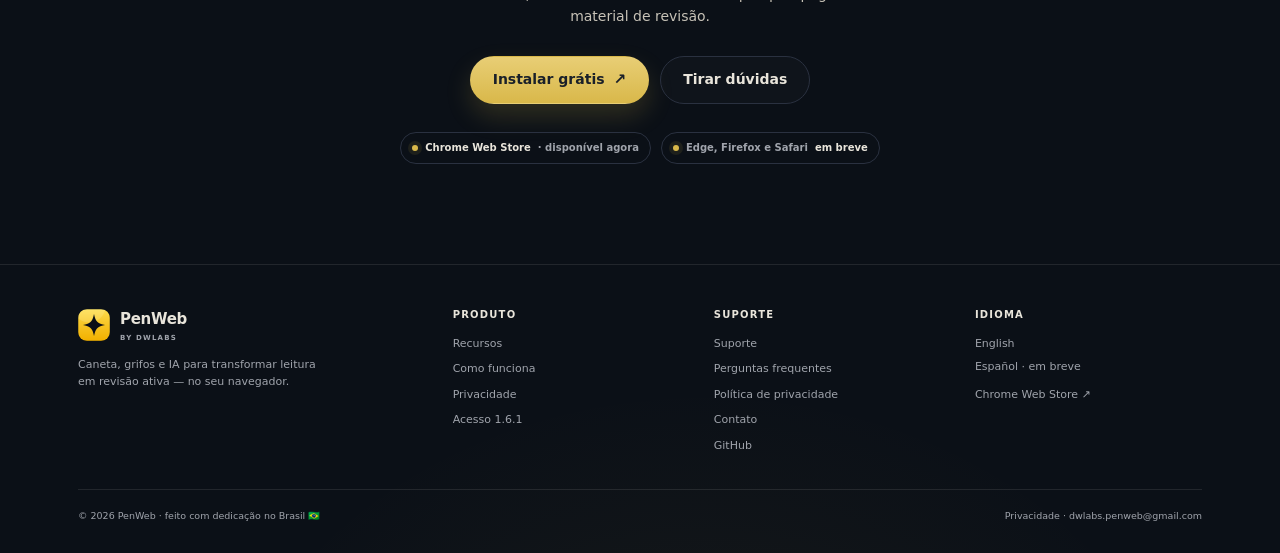
==== commit dcbca206: "Atualiza chamada de novidades do site para a 1.6.1" ====
--- a/index.html
+++ b/index.html
@@ -251,12 +251,12 @@
     <div class="container">
       <div class="access-card">
         <div class="access-copy">
-          <span class="eyebrow">Acesso 1.5.5</span>
+          <span class="eyebrow">Acesso 1.6.1</span>
           <h2>Leve o PenWeb para a sua próxima sessão.</h2>
-          <p>Deixe seu e-mail e receba o acesso à versão BYOK Final mesmo depois que a Chrome Web Store avançar para a próxima versão.</p>
+          <p>Deixe seu e-mail para receber novidades, dicas de estudo e avisos das próximas versões do PenWeb.</p>
         </div>
         <form class="access-form" action="https://formsubmit.co/dwlabs.penweb@gmail.com" method="POST">
-          <input type="hidden" name="_subject" value="PenWeb 1.5.5 — pedido de acesso">
+          <input type="hidden" name="_subject" value="PenWeb 1.6.1 — novidades e atualizações">
           <input type="hidden" name="_template" value="table">
           <input type="hidden" name="_captcha" value="false">
           <input type="hidden" name="_next" value="https://thallyz.github.io/penweb/obrigado.html">
@@ -270,8 +270,8 @@
               <option>Outro</option>
             </select>
           </label>
-          <button class="btn btn-gold" type="submit">Receber acesso <span class="arrow">→</span></button>
-          <span class="access-note">Sem spam. O e-mail é usado só para enviar o acesso e novidades do PenWeb.</span>
+          <button class="btn btn-gold" type="submit">Quero receber novidades <span class="arrow">→</span></button>
+          <span class="access-note">Sem spam. O e-mail é usado só para novidades do PenWeb.</span>
         </form>
       </div>
     </div>
@@ -301,7 +301,7 @@
         <a class="brand" href="./" aria-label="PenWeb — início"><img src="img/icon-128.png" alt=""><div><b>PenWeb</b><span>by DWLabs</span></div></a>
         <p>Caneta, grifos e IA para transformar leitura em revisão ativa — no seu navegador.</p>
       </div>
-      <div class="footer-col"><h4>Produto</h4><a href="#recursos">Recursos</a><a href="#como-funciona">Como funciona</a><a href="#privacidade">Privacidade</a><a href="#acesso">Acesso 1.5.5</a></div>
+      <div class="footer-col"><h4>Produto</h4><a href="#recursos">Recursos</a><a href="#como-funciona">Como funciona</a><a href="#privacidade">Privacidade</a><a href="#acesso">Acesso 1.6.1</a></div>
       <div class="footer-col"><h4>Suporte</h4><a href="suporte.html">Suporte</a><a href="#faq">Perguntas frequentes</a><a href="privacidade.html">Política de privacidade</a><a href="mailto:dwlabs.penweb@gmail.com">Contato</a><a href="https://github.com/Thallyz" target="_blank" rel="noopener">GitHub</a></div>
       <div class="footer-col"><h4>Idioma</h4><a href="en/" lang="en" hreflang="en">English</a><span class="footer-muted">Español · em breve</span><a href="https://chromewebstore.google.com/detail/penweb/mmbhcihaimenkcagobpnkopbhdcgpopd" target="_blank" rel="noopener">Chrome Web Store ↗</a></div>
     </div>
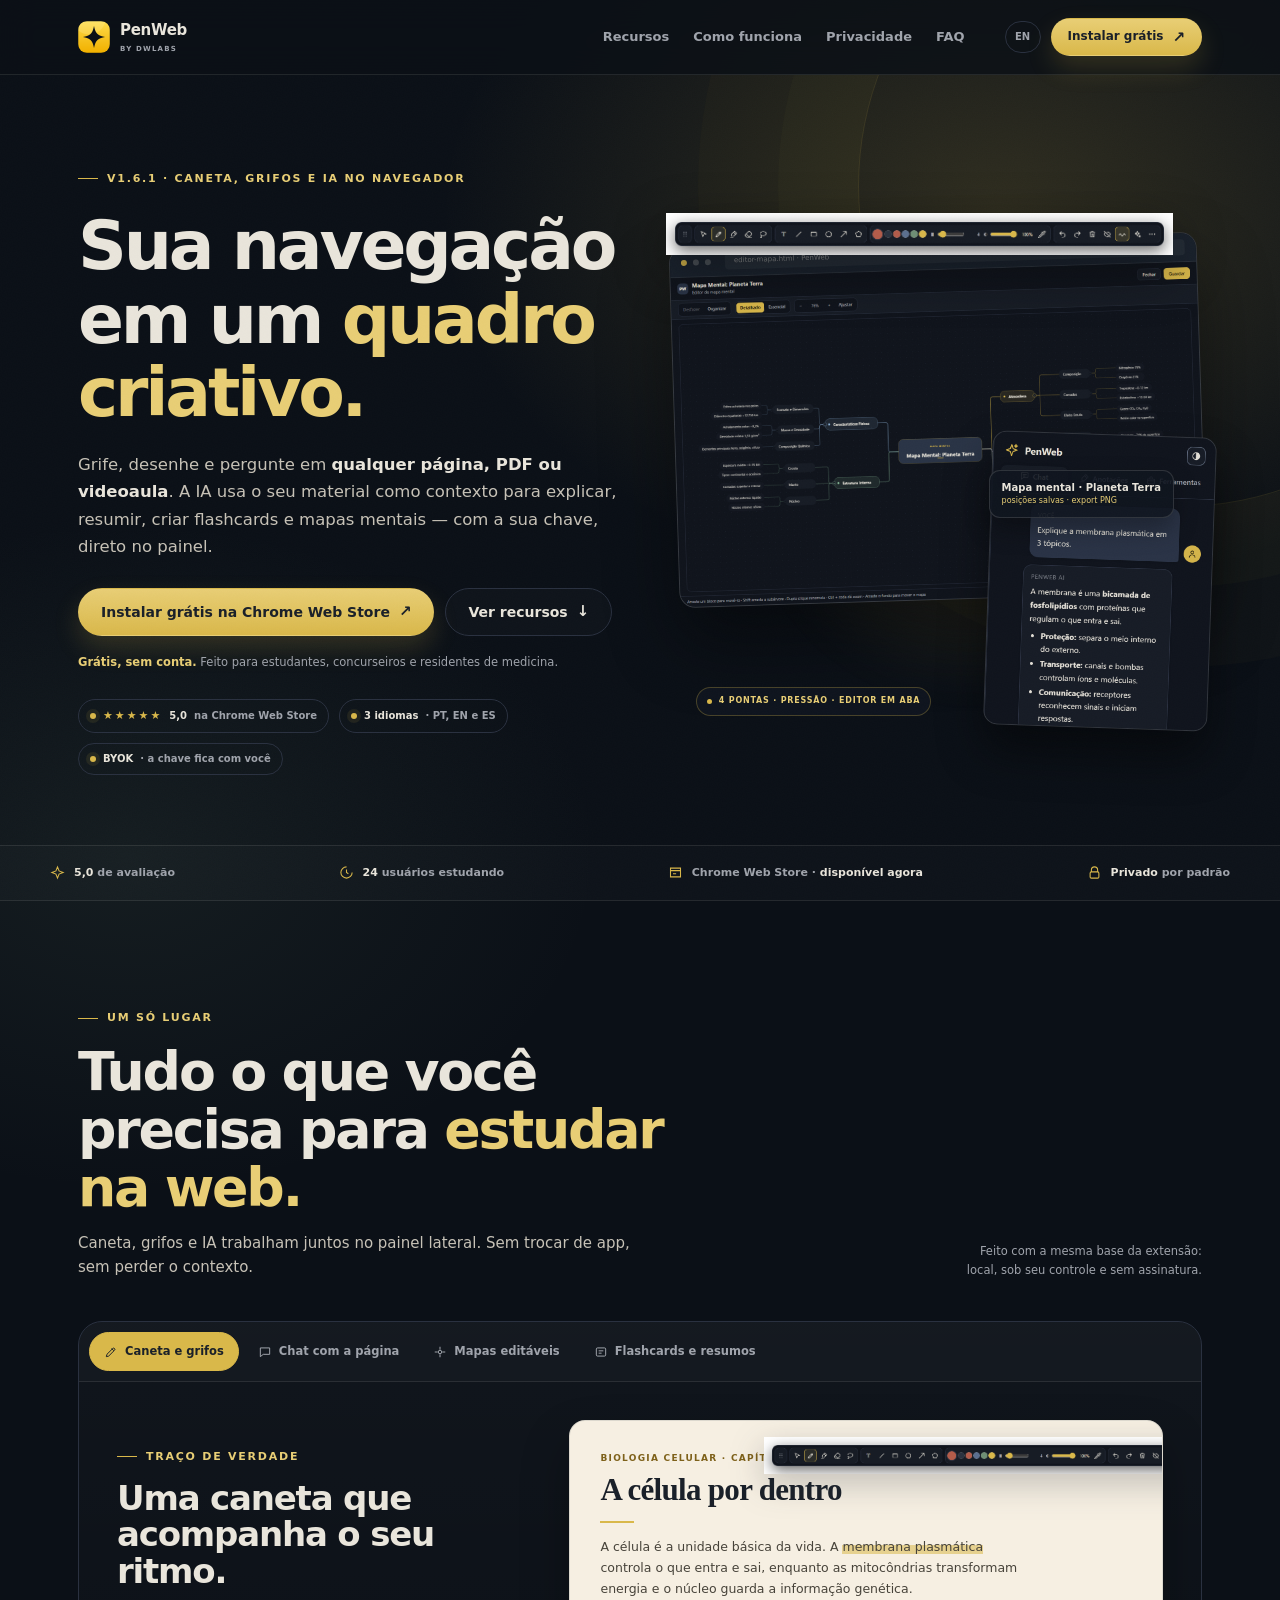
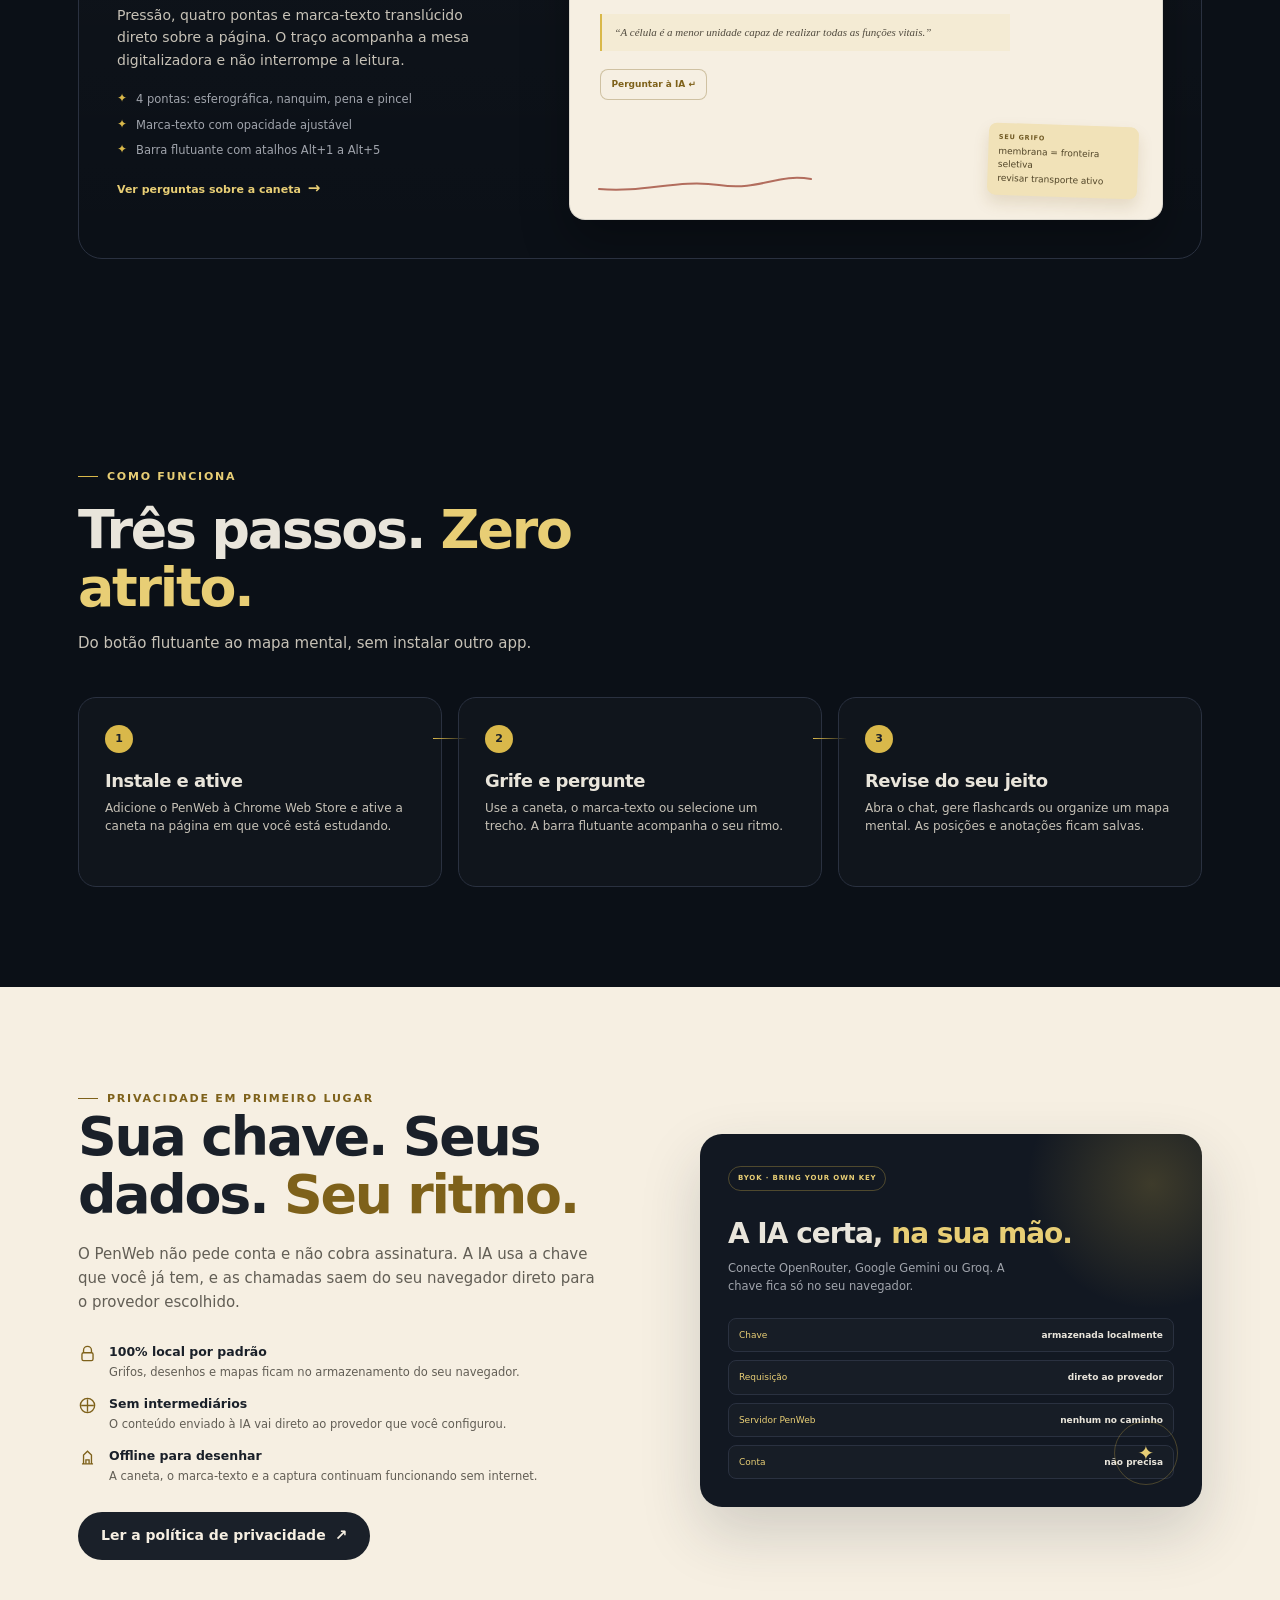
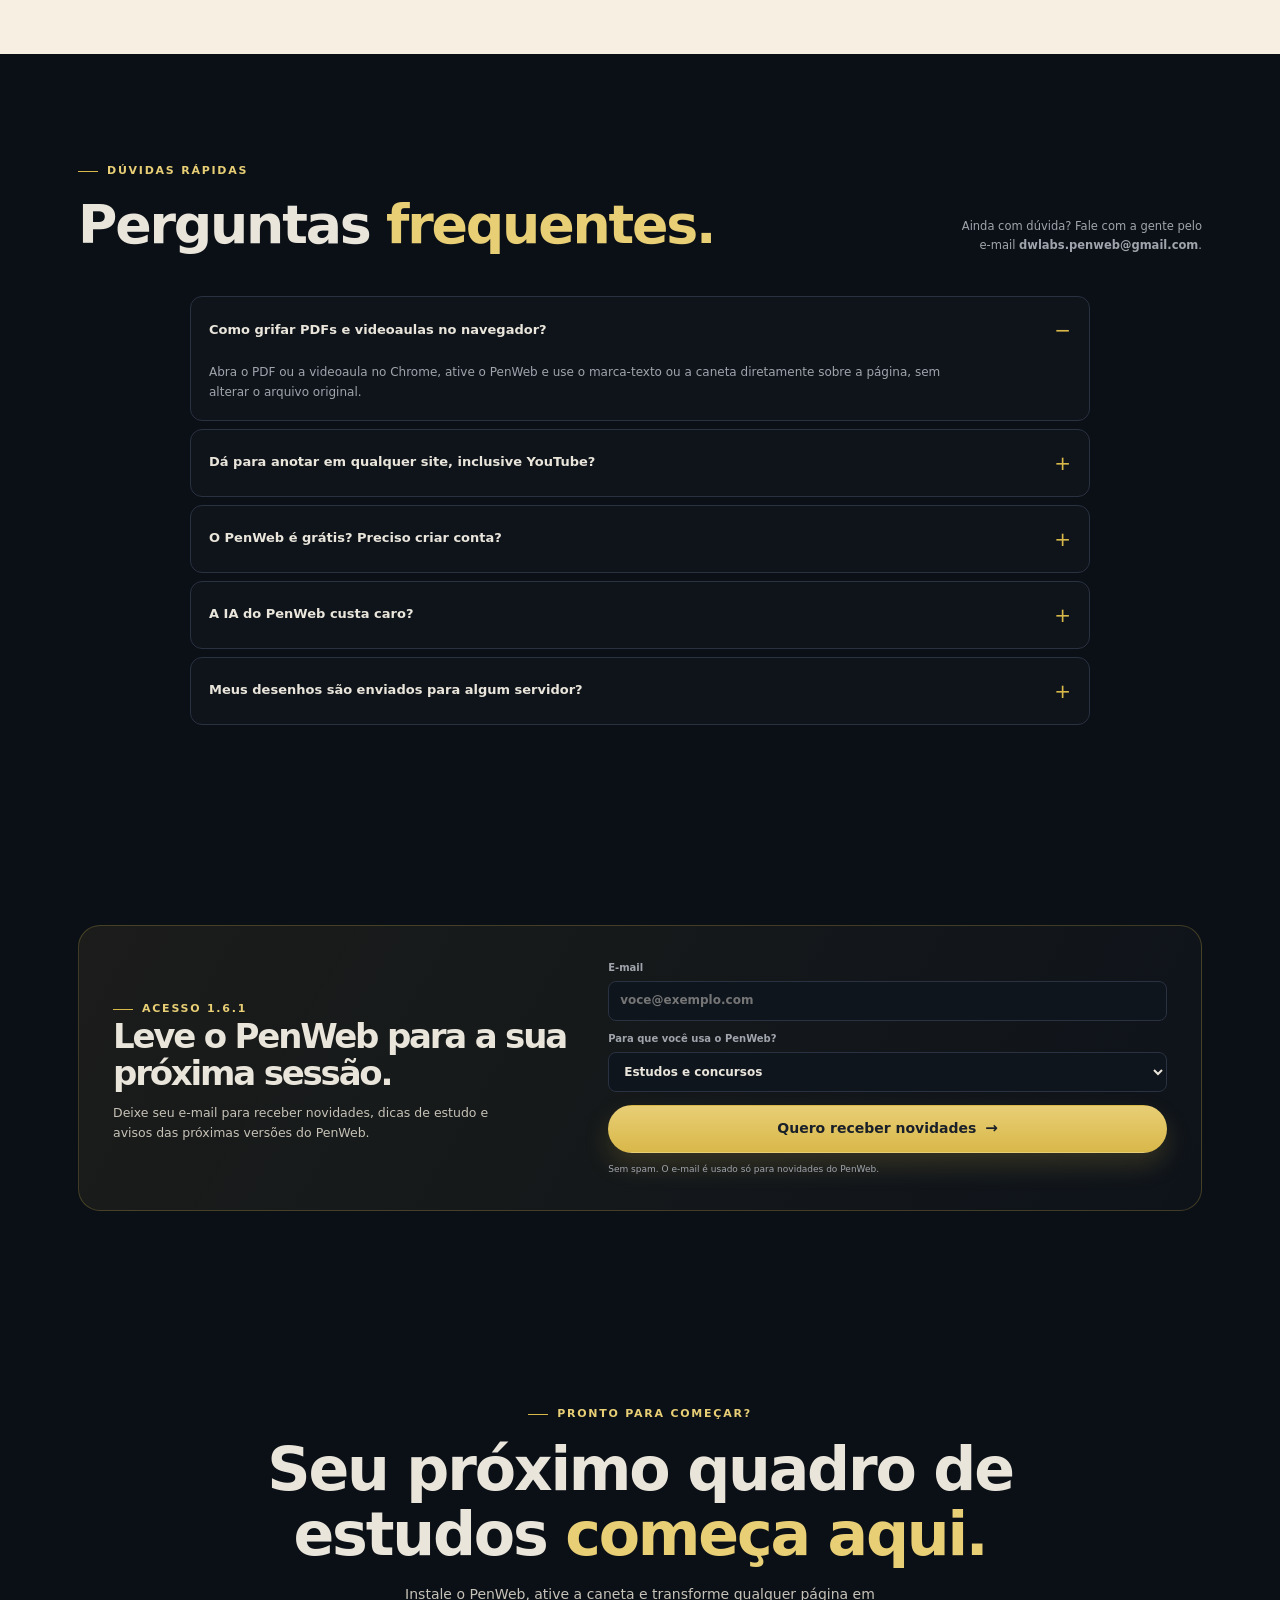
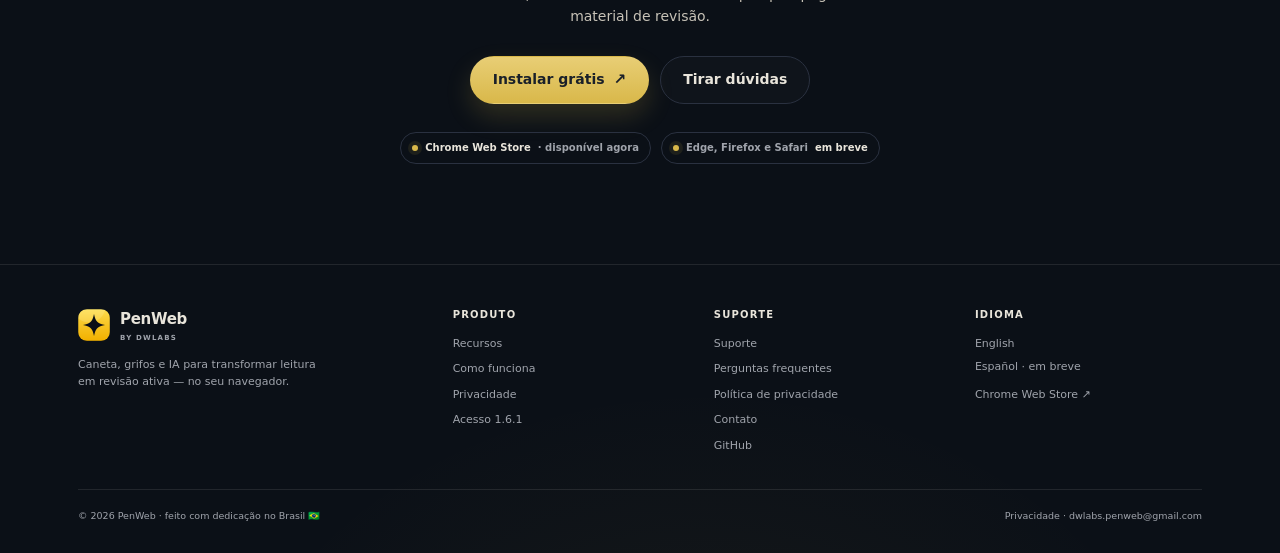
==== commit a0cd4e69: "Atualiza selo de versão do site para 1.6.1" ====
--- a/index.html
+++ b/index.html
@@ -46,7 +46,7 @@
   <section class="hero">
     <div class="container hero-grid">
       <div class="hero-copy">
-        <span class="eyebrow">v1.6 · caneta, grifos e IA no navegador</span>
+        <span class="eyebrow">v1.6.1 · caneta, grifos e IA no navegador</span>
         <h1>Sua navegação em um <em>quadro criativo.</em></h1>
         <p class="hero-sub">Grife, desenhe e pergunte em <b>qualquer página, PDF ou videoaula</b>. A IA usa o seu material como contexto para explicar, resumir, criar flashcards e mapas mentais — com a sua chave, direto no painel.</p>
         <div class="hero-actions">
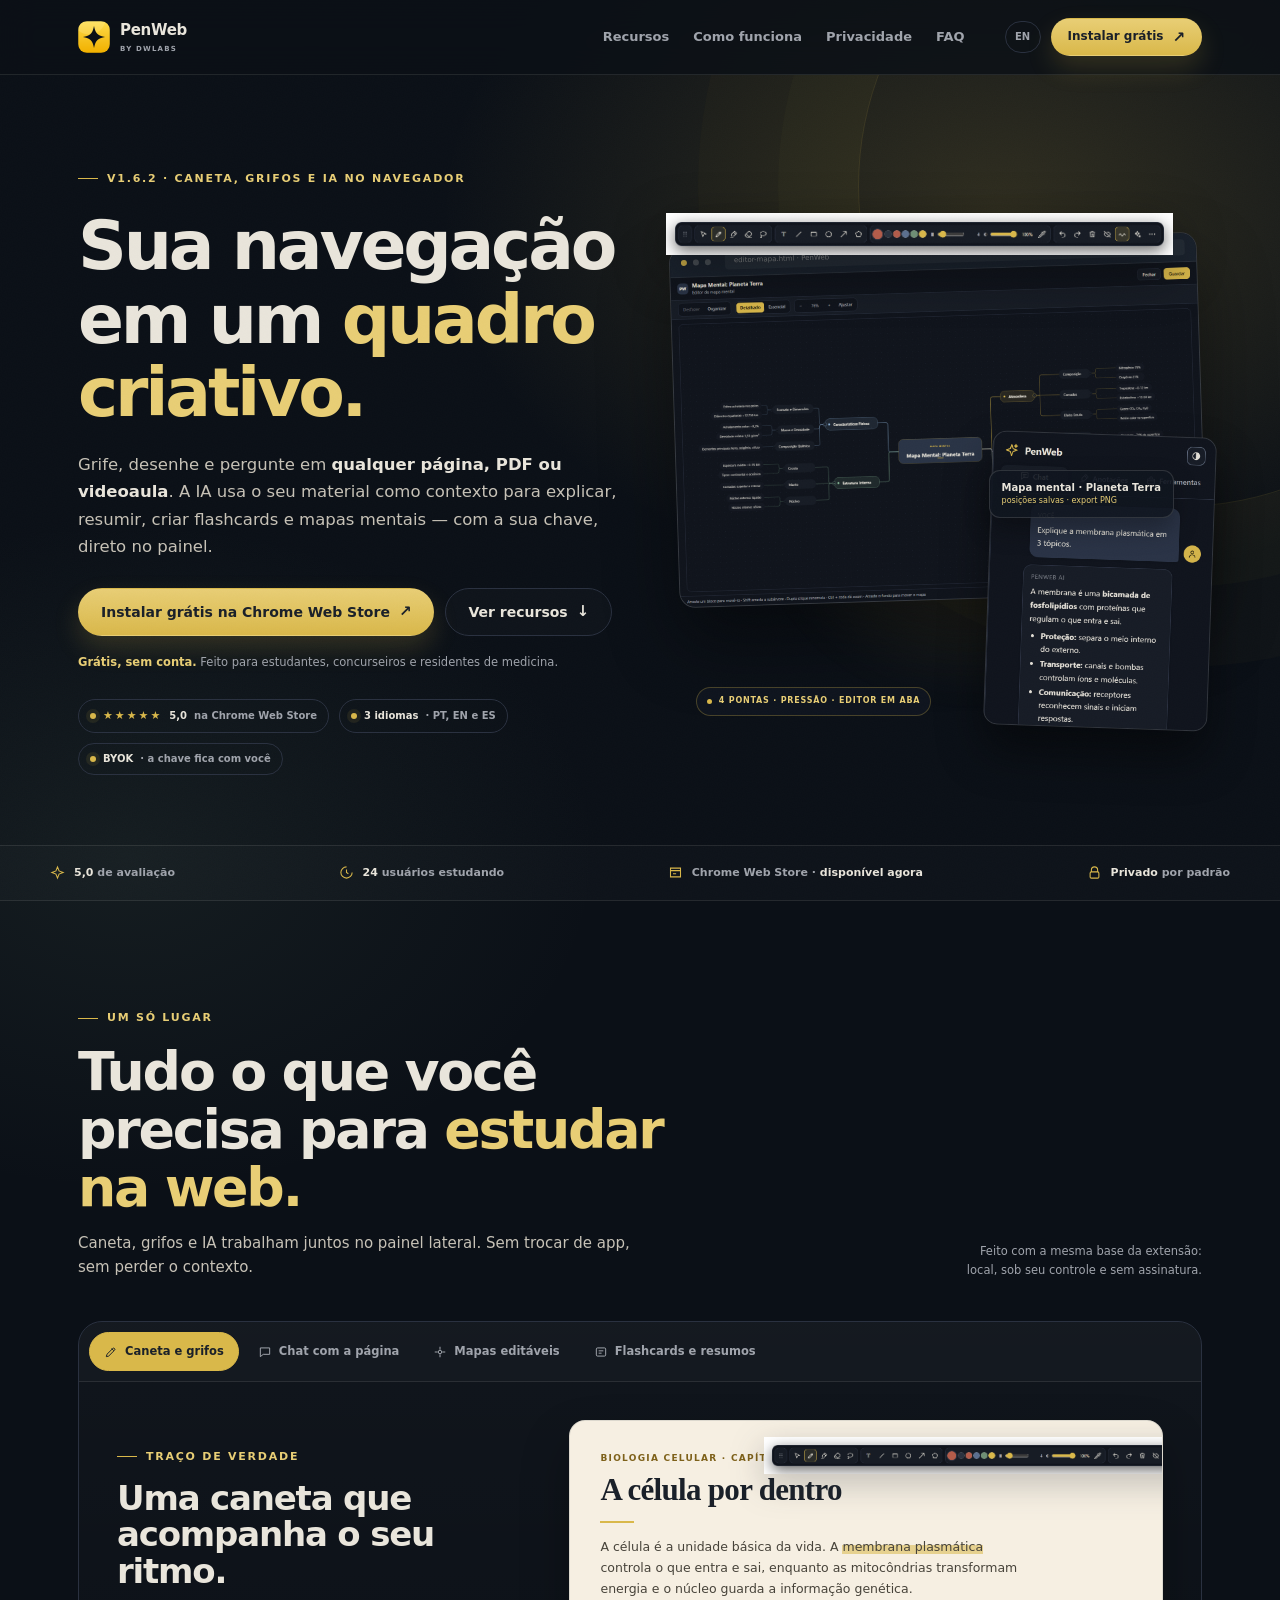
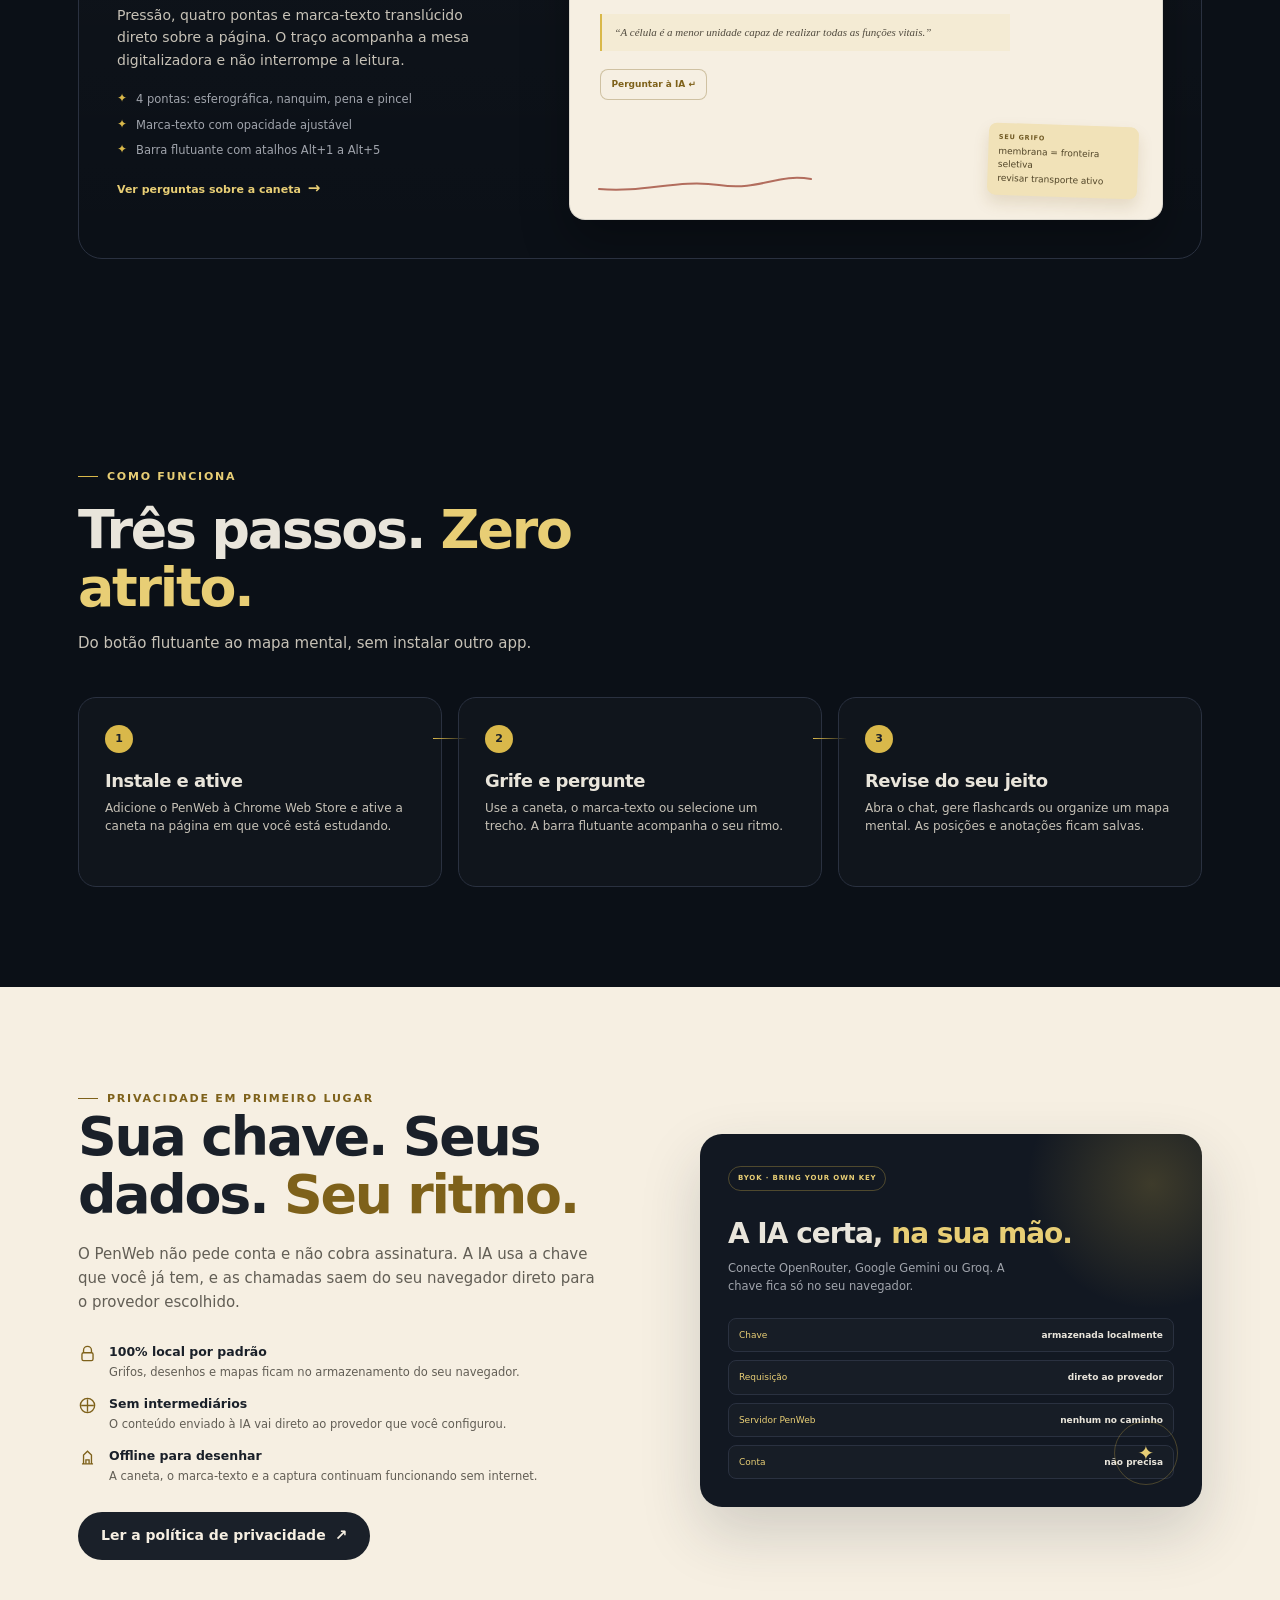
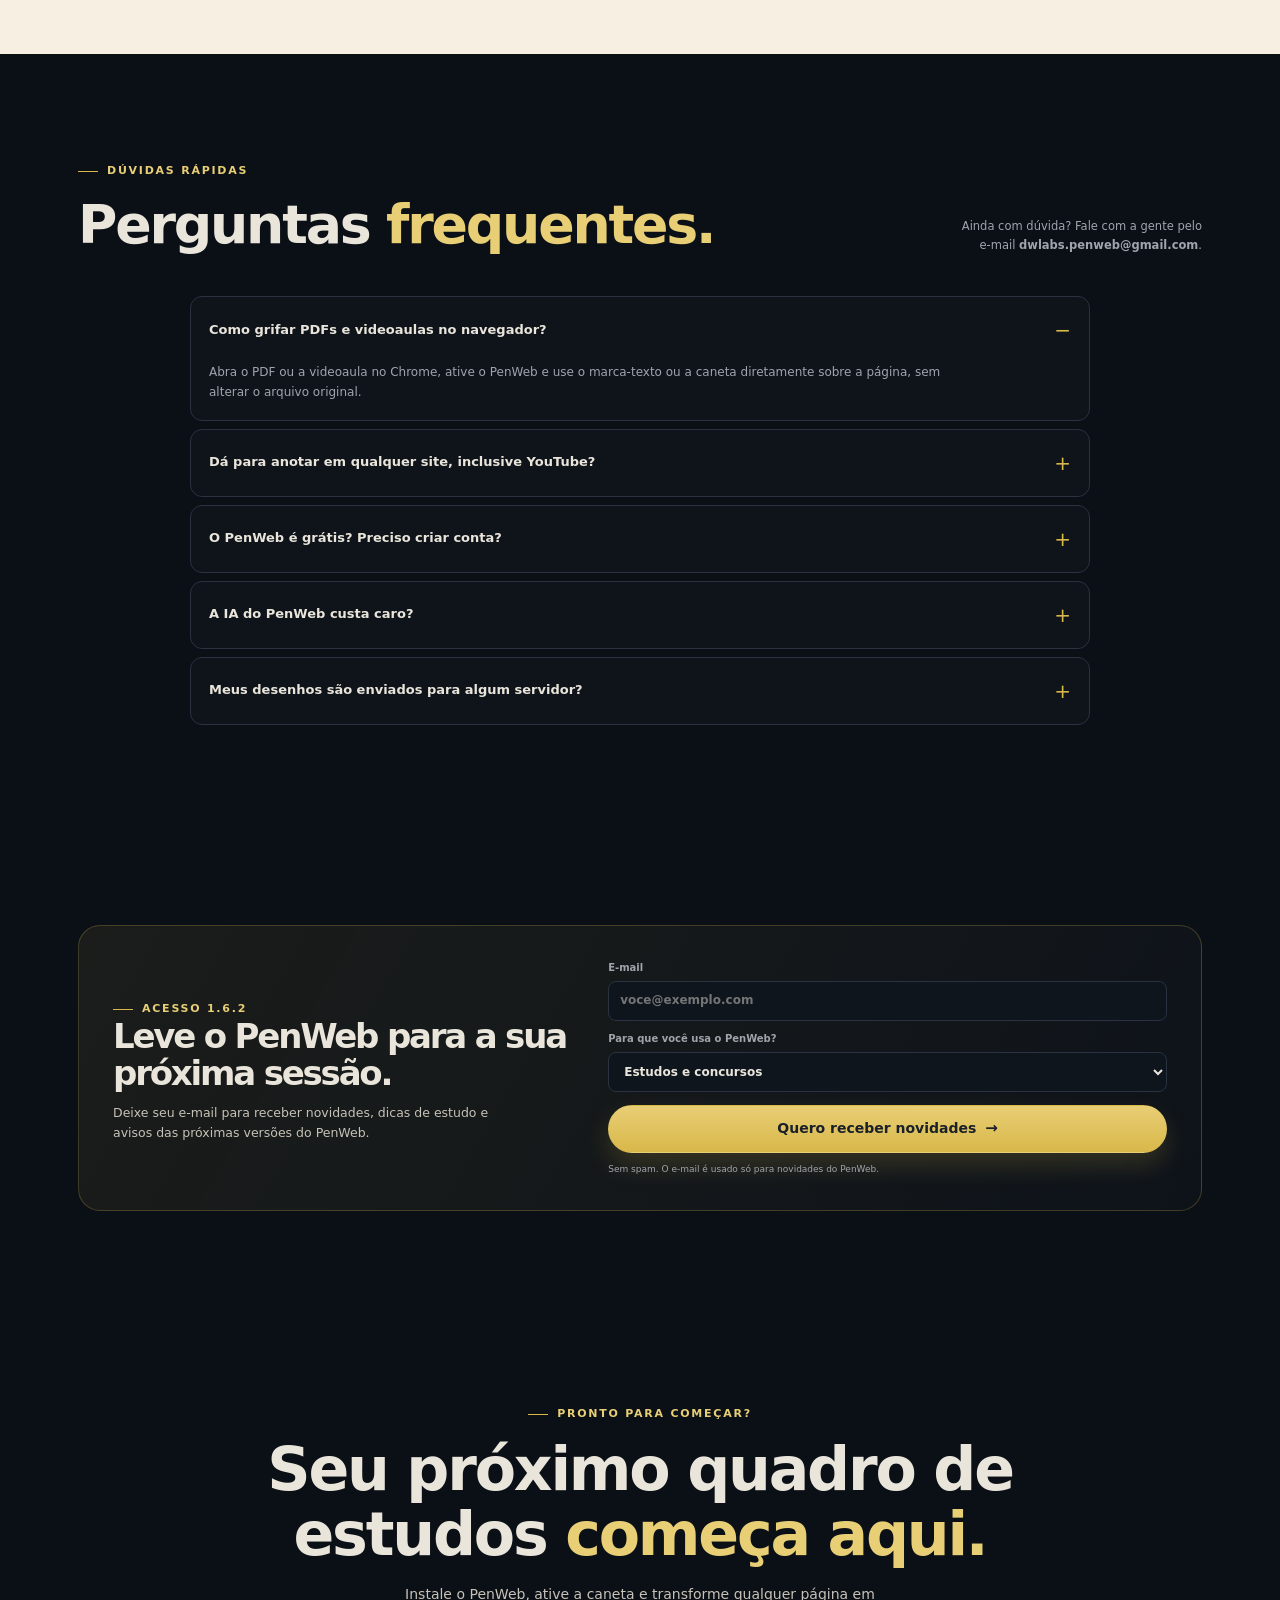
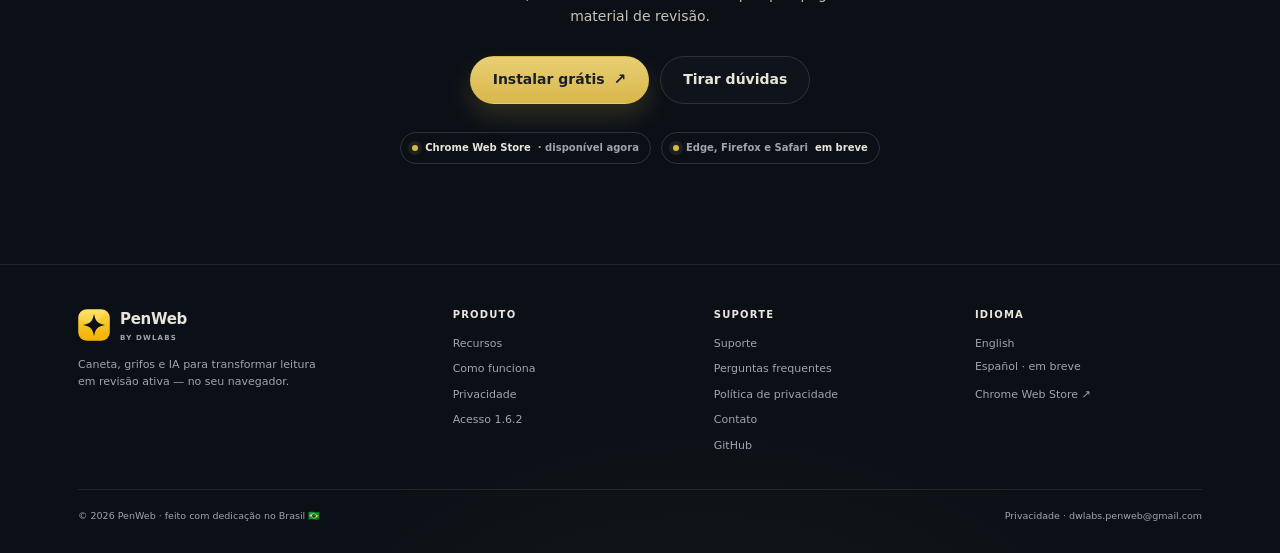
==== commit ef898735: "Atualiza site para 1.6.2 e documenta compatibilidade com Chrome 109" ====
--- a/index.html
+++ b/index.html
@@ -16,7 +16,12 @@
   <link rel="alternate" hreflang="pt-BR" href="https://thallyz.github.io/penweb/">
   <link rel="alternate" hreflang="en" href="https://thallyz.github.io/penweb/en/">
   <link rel="alternate" hreflang="x-default" href="https://thallyz.github.io/penweb/">
-  <link rel="icon" type="image/png" href="img/icon-128.png?v=20261102-2">
+  <link rel="icon" type="image/png" sizes="48x48" href="img/favicon-48.png?v=20261102-3">
+  <link rel="icon" type="image/png" sizes="96x96" href="img/favicon-96.png?v=20261102-3">
+  <link rel="icon" type="image/png" sizes="144x144" href="img/favicon-144.png?v=20261102-3">
+  <link rel="icon" type="image/png" sizes="192x192" href="img/favicon-192.png?v=20261102-3">
+  <link rel="apple-touch-icon" sizes="180x180" href="img/apple-touch-icon-180.png?v=20261102-3">
+  <link rel="icon" href="favicon.ico" sizes="any">
   <link rel="stylesheet" href="css/style.css?v=20261030-2">
   <script type="application/ld+json">{"@context":"https://schema.org","@type":"SoftwareApplication","name":"PenWeb","applicationCategory":"EducationalApplication","operatingSystem":"Chrome / Chromium","offers":{"@type":"Offer","price":"0","priceCurrency":"BRL"},"description":"Extensão para Chrome que permite grifar, desenhar e anotar em qualquer página da web, com IA para explicar, resumir e gerar mapas mentais.","inLanguage":"pt-BR","url":"https://thallyz.github.io/penweb/","downloadUrl":"https://chromewebstore.google.com/detail/penweb/mmbhcihaimenkcagobpnkopbhdcgpopd"}</script>
   <script type="application/ld+json">{"@context":"https://schema.org","@type":"FAQPage","inLanguage":"pt-BR","mainEntity":[{"@type":"Question","name":"Como grifar PDFs e videoaulas no navegador?","acceptedAnswer":{"@type":"Answer","text":"Abra o PDF ou a videoaula no Chrome, ative o PenWeb e use o marca-texto ou a caneta diretamente sobre a página, sem alterar o arquivo original."}},{"@type":"Question","name":"Dá para anotar em qualquer site, inclusive YouTube?","acceptedAnswer":{"@type":"Answer","text":"Sim. O PenWeb desenha uma camada sobre a página atual: funciona em artigos, apostilas online, plataformas de curso e videoaulas no YouTube."}},{"@type":"Question","name":"O PenWeb é grátis? Preciso criar conta?","acceptedAnswer":{"@type":"Answer","text":"Sim, é grátis e não pede conta, e-mail ou login. É só instalar na Chrome Web Store e usar na hora."}},{"@type":"Question","name":"A IA do PenWeb custa caro?","acceptedAnswer":{"@type":"Answer","text":"Não. O PenWeb usa a sua própria chave de API (OpenRouter, Gemini ou Groq). Você paga direto ao provedor pelo que usar — sem assinatura da PenWeb."}},{"@type":"Question","name":"Meus desenhos são enviados para algum servidor?","acceptedAnswer":{"@type":"Answer","text":"Não. Desenhos, grifos, mapas, histórico e flashcards ficam no armazenamento do seu navegador. Quando você usa uma ação de IA, o conteúdo necessário — texto, grifos e imagens que você anexar — é enviado diretamente ao provedor configurado, somente após sua ação."}}]}</script>
@@ -46,7 +51,7 @@
   <section class="hero">
     <div class="container hero-grid">
       <div class="hero-copy">
-        <span class="eyebrow">v1.6.1 · caneta, grifos e IA no navegador</span>
+        <span class="eyebrow">v1.6.2 · caneta, grifos e IA no navegador</span>
         <h1>Sua navegação em um <em>quadro criativo.</em></h1>
         <p class="hero-sub">Grife, desenhe e pergunte em <b>qualquer página, PDF ou videoaula</b>. A IA usa o seu material como contexto para explicar, resumir, criar flashcards e mapas mentais — com a sua chave, direto no painel.</p>
         <div class="hero-actions">
@@ -251,12 +256,12 @@
     <div class="container">
       <div class="access-card">
         <div class="access-copy">
-          <span class="eyebrow">Acesso 1.6.1</span>
+          <span class="eyebrow">Acesso 1.6.2</span>
           <h2>Leve o PenWeb para a sua próxima sessão.</h2>
           <p>Deixe seu e-mail para receber novidades, dicas de estudo e avisos das próximas versões do PenWeb.</p>
         </div>
         <form class="access-form" action="https://formsubmit.co/dwlabs.penweb@gmail.com" method="POST">
-          <input type="hidden" name="_subject" value="PenWeb 1.6.1 — novidades e atualizações">
+          <input type="hidden" name="_subject" value="PenWeb 1.6.2 — novidades e atualizações">
           <input type="hidden" name="_template" value="table">
           <input type="hidden" name="_captcha" value="false">
           <input type="hidden" name="_next" value="https://thallyz.github.io/penweb/obrigado.html">
@@ -301,7 +306,7 @@
         <a class="brand" href="./" aria-label="PenWeb — início"><img src="img/icon-128.png" alt=""><div><b>PenWeb</b><span>by DWLabs</span></div></a>
         <p>Caneta, grifos e IA para transformar leitura em revisão ativa — no seu navegador.</p>
       </div>
-      <div class="footer-col"><h4>Produto</h4><a href="#recursos">Recursos</a><a href="#como-funciona">Como funciona</a><a href="#privacidade">Privacidade</a><a href="#acesso">Acesso 1.6.1</a></div>
+      <div class="footer-col"><h4>Produto</h4><a href="#recursos">Recursos</a><a href="#como-funciona">Como funciona</a><a href="#privacidade">Privacidade</a><a href="#acesso">Acesso 1.6.2</a></div>
       <div class="footer-col"><h4>Suporte</h4><a href="suporte.html">Suporte</a><a href="#faq">Perguntas frequentes</a><a href="privacidade.html">Política de privacidade</a><a href="mailto:dwlabs.penweb@gmail.com">Contato</a><a href="https://github.com/Thallyz" target="_blank" rel="noopener">GitHub</a></div>
       <div class="footer-col"><h4>Idioma</h4><a href="en/" lang="en" hreflang="en">English</a><span class="footer-muted">Español · em breve</span><a href="https://chromewebstore.google.com/detail/penweb/mmbhcihaimenkcagobpnkopbhdcgpopd" target="_blank" rel="noopener">Chrome Web Store ↗</a></div>
     </div>
